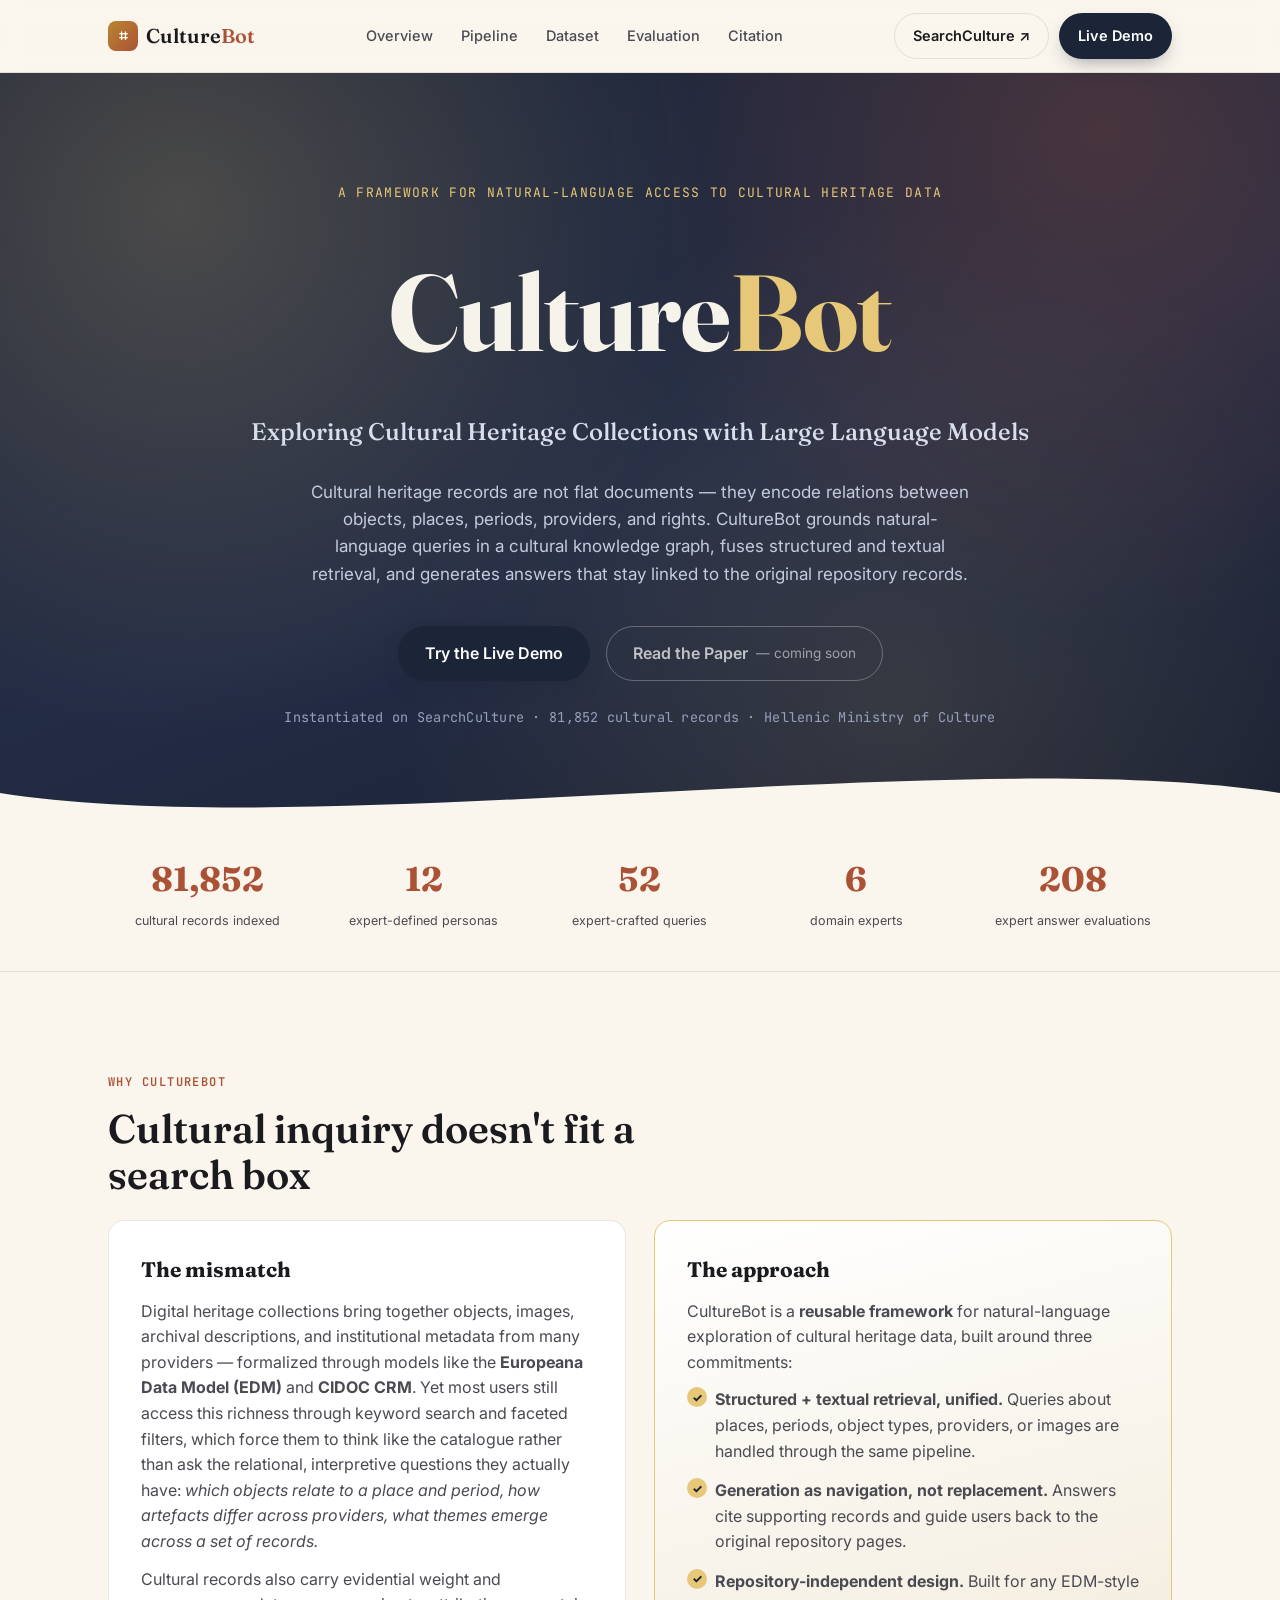
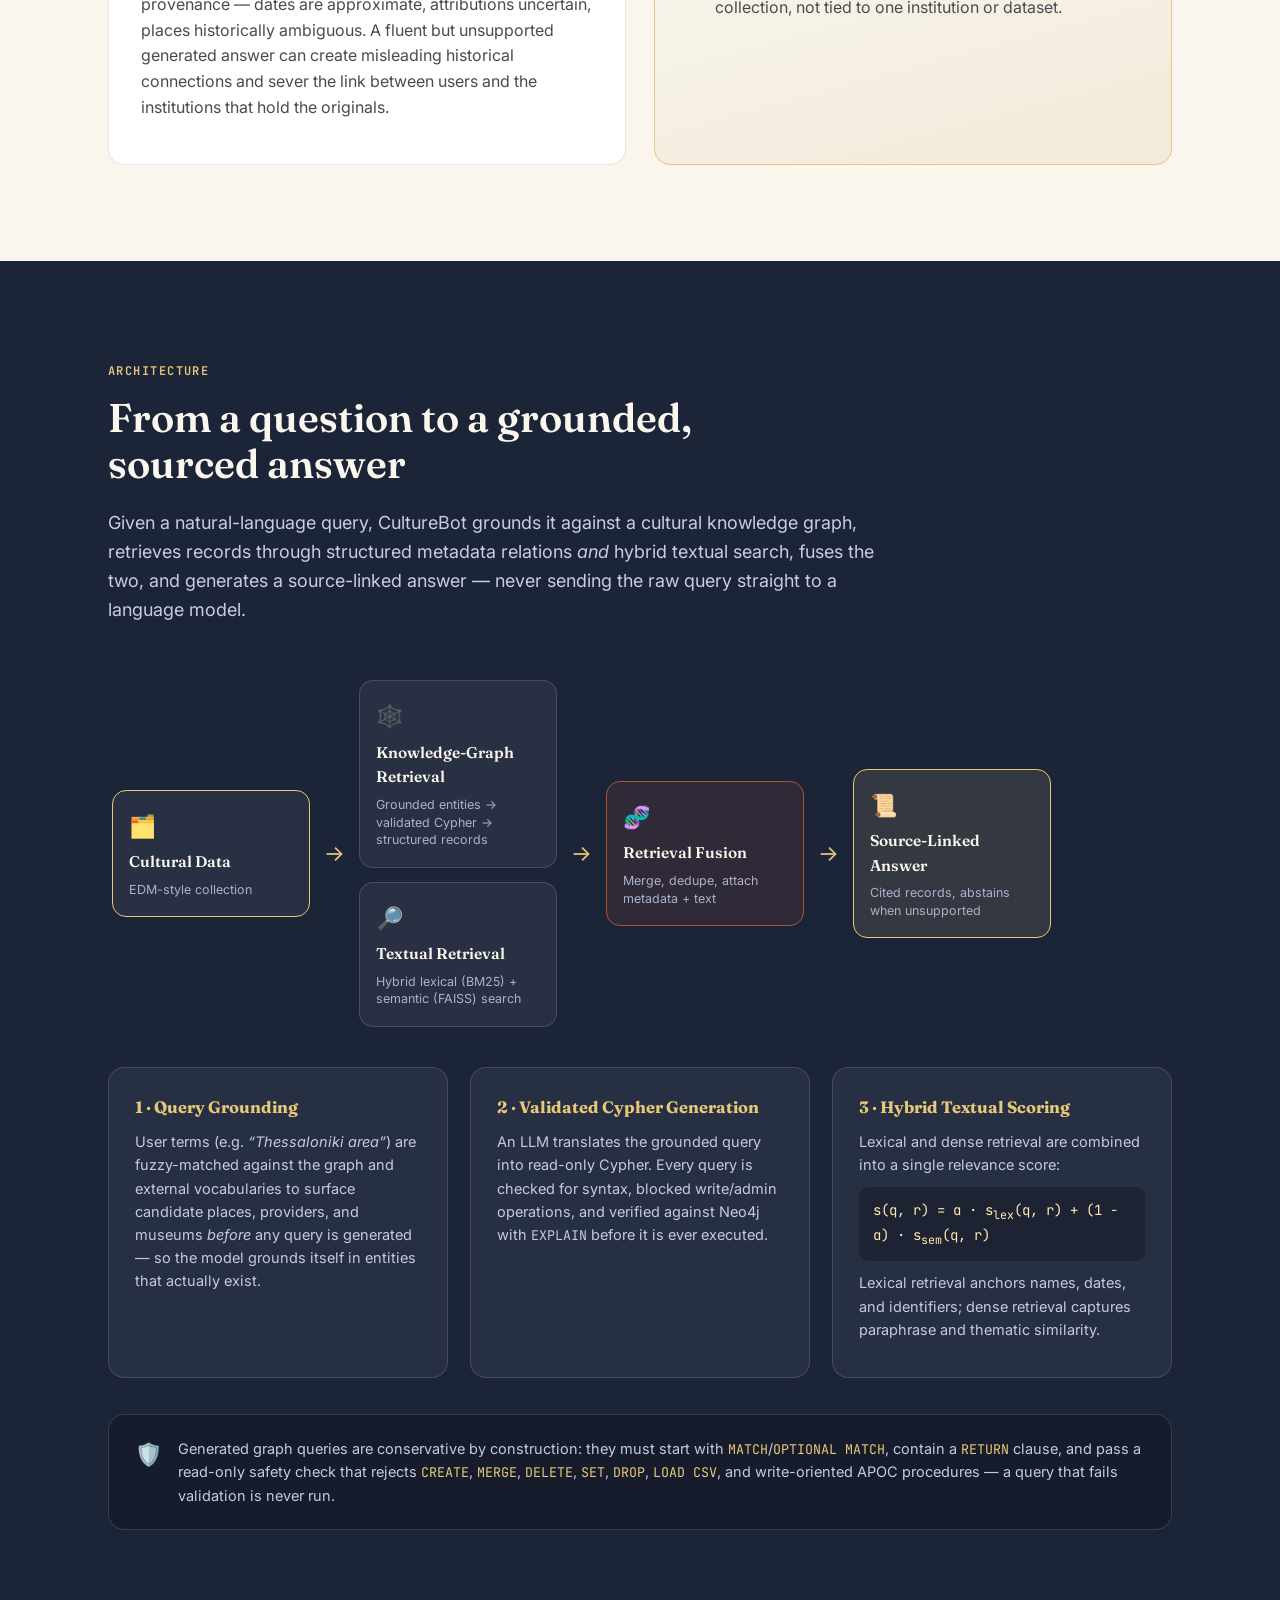
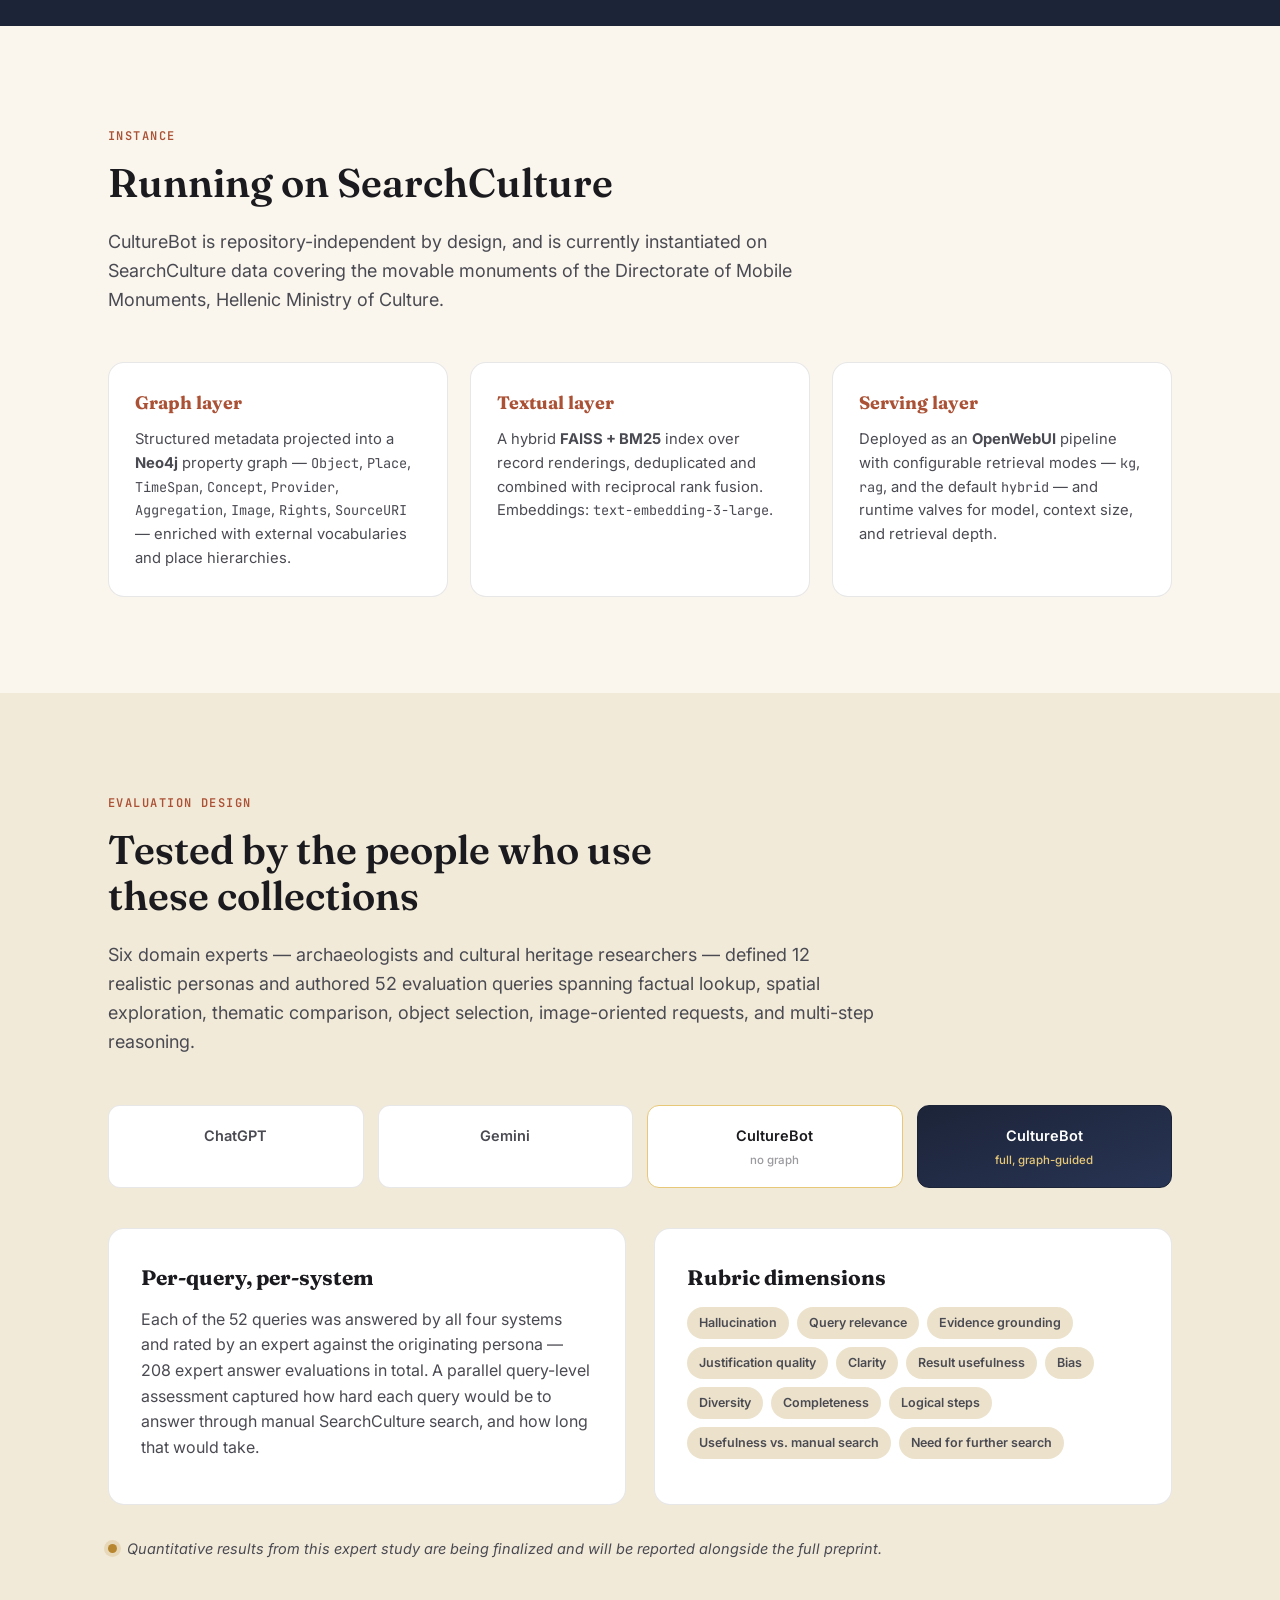
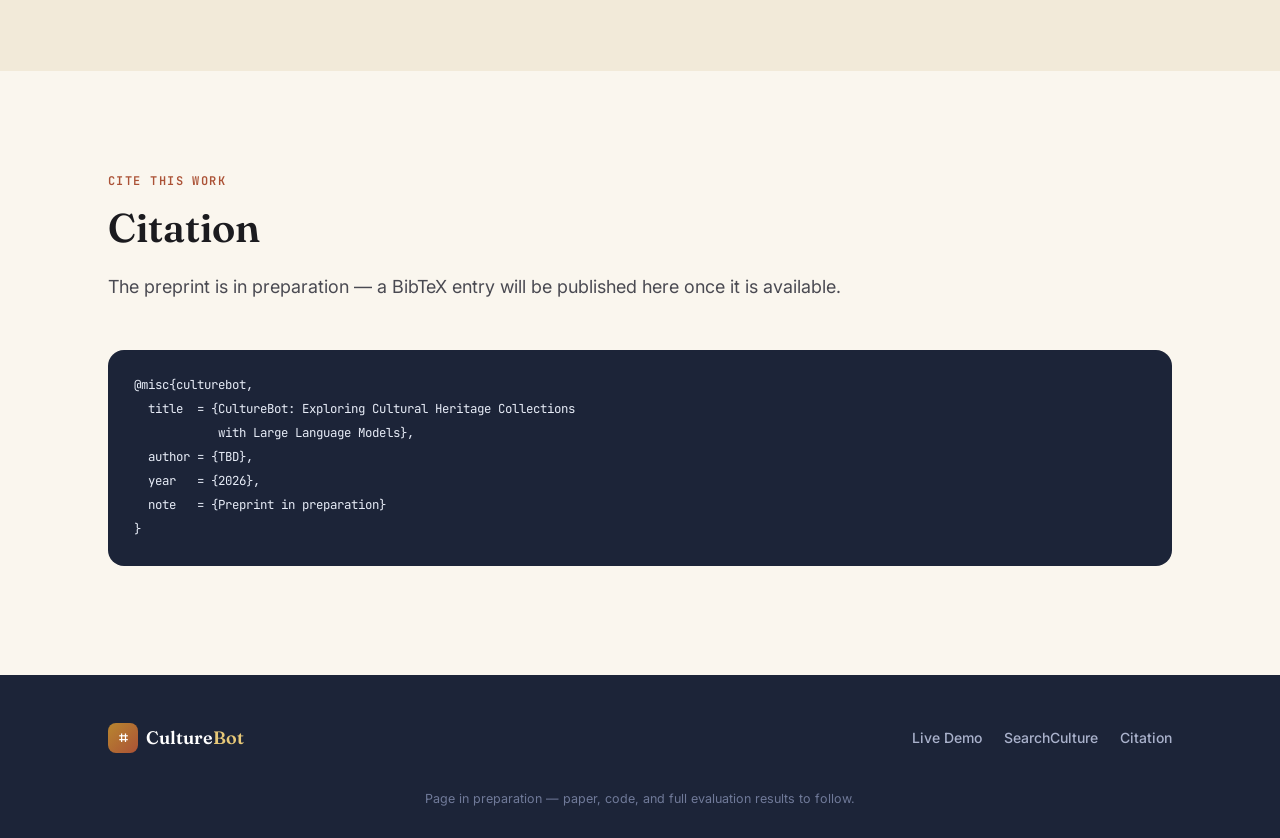
==== docs/index.html @ 2f937f34 "Upload the page" ====
<!DOCTYPE html>
<html lang="en">
<head>
<meta charset="UTF-8" />
<meta name="viewport" content="width=device-width, initial-scale=1.0" />
<title>CultureBot — Exploring Cultural Heritage Collections with Large Language Models</title>
<meta name="description" content="CultureBot is a reusable, knowledge-graph-guided framework for natural-language exploration of cultural heritage collections, combining structured retrieval, textual search, and source-linked generation." />
<link rel="icon" href="data:image/svg+xml,<svg xmlns=%22http://www.w3.org/2000/svg%22 viewBox=%220 0 100 100%22><text y=%22.9em%22 font-size=%2290%22>🏺</text></svg>">
<link rel="preconnect" href="https://fonts.googleapis.com">
<link rel="preconnect" href="https://fonts.gstatic.com" crossorigin>
<link href="https://fonts.googleapis.com/css2?family=Fraunces:opsz,wght@9..144,400;9..144,500;9..144,600;9..144,700&family=Inter:wght@400;500;600;700&family=JetBrains+Mono:wght@400;500&display=swap" rel="stylesheet">
<link rel="stylesheet" href="styles.css">
</head>
<body>

<!-- decorative meander backdrop -->
<svg class="meander-defs" width="0" height="0">
  <defs>
    <pattern id="meander" width="40" height="40" patternUnits="userSpaceOnUse">
      <path d="M0 20 H10 V0 H30 V20 H40 M10 20 V30 H30 V20" fill="none" stroke="currentColor" stroke-width="2"/>
    </pattern>
  </defs>
</svg>

<header class="nav" id="nav">
  <div class="nav-inner">
    <a class="brand" href="#top">
      <span class="brand-mark" aria-hidden="true">⌗</span>
      <span class="brand-name">Culture<em>Bot</em></span>
    </a>
    <nav class="nav-links">
      <a href="#overview">Overview</a>
      <a href="#pipeline">Pipeline</a>
      <a href="#dataset">Dataset</a>
      <a href="#evaluation">Evaluation</a>
      <a href="#citation">Citation</a>
    </nav>
    <div class="nav-cta">
      <a class="btn btn-ghost" href="https://searchculture.gr" target="_blank" rel="noopener">SearchCulture ↗</a>
      <a class="btn btn-primary" href="https://culturebot.ails.ece.ntua.gr" target="_blank" rel="noopener">Live Demo</a>
    </div>
    <button class="nav-toggle" id="navToggle" aria-label="Toggle navigation">
      <span></span><span></span><span></span>
    </button>
  </div>
</header>

<main id="top">

  <!-- HERO -->
  <section class="hero">
    <div class="hero-bg" aria-hidden="true"></div>
    <div class="hero-inner">
      <p class="eyebrow">A framework for natural-language access to cultural heritage data</p>
      <h1 class="title">Culture<em>Bot</em></h1>
      <p class="subtitle">Exploring Cultural Heritage Collections with Large Language Models</p>
      <p class="lede">
        Cultural heritage records are not flat documents — they encode relations between objects, places,
        periods, providers, and rights. CultureBot grounds natural-language queries in a cultural knowledge
        graph, fuses structured and textual retrieval, and generates answers that stay linked to the original
        repository records.
      </p>
      <div class="hero-actions">
        <a class="btn btn-primary btn-lg" href="https://culturebot.ails.ece.ntua.gr" target="_blank" rel="noopener">
          Try the Live Demo
        </a>
        <a class="btn btn-outline btn-lg disabled" href="#citation" aria-disabled="true" title="Preprint in preparation">
          Read the Paper <span class="soon">— coming soon</span>
        </a>
      </div>
      <p class="hero-note">Instantiated on SearchCulture · 81,852 cultural records · Hellenic Ministry of Culture</p>
    </div>
    <div class="hero-divider" aria-hidden="true">
      <svg viewBox="0 0 1440 60" preserveAspectRatio="none"><path d="M0,40 C360,90 1080,-10 1440,40 L1440,60 L0,60 Z"></path></svg>
    </div>
  </section>

  <!-- STATS STRIP -->
  <section class="stats">
    <div class="stats-inner">
      <div class="stat"><span class="stat-num">81,852</span><span class="stat-label">cultural records indexed</span></div>
      <div class="stat"><span class="stat-num">12</span><span class="stat-label">expert-defined personas</span></div>
      <div class="stat"><span class="stat-num">52</span><span class="stat-label">expert-crafted queries</span></div>
      <div class="stat"><span class="stat-num">6</span><span class="stat-label">domain experts</span></div>
      <div class="stat"><span class="stat-num">208</span><span class="stat-label">expert answer evaluations</span></div>
    </div>
  </section>

  <!-- OVERVIEW -->
  <section class="section" id="overview">
    <div class="section-inner">
      <span class="kicker">Why CultureBot</span>
      <h2 class="h2">Cultural inquiry doesn't fit a search box</h2>
      <div class="grid-2">
        <div class="panel">
          <h3>The mismatch</h3>
          <p>
            Digital heritage collections bring together objects, images, archival descriptions, and
            institutional metadata from many providers — formalized through models like the
            <strong>Europeana Data Model (EDM)</strong> and <strong>CIDOC&nbsp;CRM</strong>. Yet most users
            still access this richness through keyword search and faceted filters, which force them to think
            like the catalogue rather than ask the relational, interpretive questions they actually have:
            <em>which objects relate to a place and period, how artefacts differ across providers, what themes
            emerge across a set of records.</em>
          </p>
          <p>
            Cultural records also carry evidential weight and provenance — dates are approximate, attributions
            uncertain, places historically ambiguous. A fluent but unsupported generated answer can create
            misleading historical connections and sever the link between users and the institutions that hold
            the originals.
          </p>
        </div>
        <div class="panel panel-accent">
          <h3>The approach</h3>
          <p>
            CultureBot is a <strong>reusable framework</strong> for natural-language exploration of cultural
            heritage data, built around three commitments:
          </p>
          <ul class="check-list">
            <li><strong>Structured + textual retrieval, unified.</strong> Queries about places, periods, object
              types, providers, or images are handled through the same pipeline.</li>
            <li><strong>Generation as navigation, not replacement.</strong> Answers cite supporting records and
              guide users back to the original repository pages.</li>
            <li><strong>Repository-independent design.</strong> Built for any EDM-style collection, not tied to
              one institution or dataset.</li>
          </ul>
        </div>
      </div>
    </div>
  </section>

  <!-- PIPELINE -->
  <section class="section section-dark" id="pipeline">
    <div class="section-inner">
      <span class="kicker kicker-light">Architecture</span>
      <h2 class="h2 h2-light">From a question to a grounded, sourced answer</h2>
      <p class="section-lede">
        Given a natural-language query, CultureBot grounds it against a cultural knowledge graph, retrieves
        records through structured metadata relations <em>and</em> hybrid textual search, fuses the two, and
        generates a source-linked answer — never sending the raw query straight to a language model.
      </p>

      <div class="flow" role="img" aria-label="CultureBot pipeline diagram">
        <div class="flow-col">
          <div class="flow-node flow-node-data">
            <span class="flow-icon">🗂️</span>
            <span class="flow-title">Cultural Data</span>
            <span class="flow-sub">EDM-style collection</span>
          </div>
        </div>
        <div class="flow-arrow">→</div>
        <div class="flow-col flow-col-parallel">
          <div class="flow-node">
            <span class="flow-icon">🕸️</span>
            <span class="flow-title">Knowledge-Graph Retrieval</span>
            <span class="flow-sub">Grounded entities → validated Cypher → structured records</span>
          </div>
          <div class="flow-node">
            <span class="flow-icon">🔎</span>
            <span class="flow-title">Textual Retrieval</span>
            <span class="flow-sub">Hybrid lexical (BM25) + semantic (FAISS) search</span>
          </div>
        </div>
        <div class="flow-arrow">→</div>
        <div class="flow-col">
          <div class="flow-node flow-node-fusion">
            <span class="flow-icon">🧬</span>
            <span class="flow-title">Retrieval Fusion</span>
            <span class="flow-sub">Merge, dedupe, attach metadata + text</span>
          </div>
        </div>
        <div class="flow-arrow">→</div>
        <div class="flow-col">
          <div class="flow-node flow-node-answer">
            <span class="flow-icon">📜</span>
            <span class="flow-title">Source-Linked Answer</span>
            <span class="flow-sub">Cited records, abstains when unsupported</span>
          </div>
        </div>
      </div>

      <div class="grid-3 method-grid">
        <div class="method-card">
          <h4>1 · Query Grounding</h4>
          <p>User terms (e.g. <em>“Thessaloniki area”</em>) are fuzzy-matched against the graph and external
            vocabularies to surface candidate places, providers, and museums <em>before</em> any query is
            generated — so the model grounds itself in entities that actually exist.</p>
        </div>
        <div class="method-card">
          <h4>2 · Validated Cypher Generation</h4>
          <p>An LLM translates the grounded query into read-only Cypher. Every query is checked for syntax,
            blocked write/admin operations, and verified against Neo4j with <code>EXPLAIN</code> before it is
            ever executed.</p>
        </div>
        <div class="method-card">
          <h4>3 · Hybrid Textual Scoring</h4>
          <p>Lexical and dense retrieval are combined into a single relevance score:</p>
          <div class="formula">s(q, r) = α · s<sub>lex</sub>(q, r) + (1 − α) · s<sub>sem</sub>(q, r)</div>
          <p class="formula-note">Lexical retrieval anchors names, dates, and identifiers; dense retrieval
            captures paraphrase and thematic similarity.</p>
        </div>
      </div>

      <div class="safety-note">
        <span class="safety-icon">🛡️</span>
        <p>Generated graph queries are conservative by construction: they must start with
          <code>MATCH</code>/<code>OPTIONAL MATCH</code>, contain a <code>RETURN</code> clause, and pass a
          read-only safety check that rejects <code>CREATE</code>, <code>MERGE</code>, <code>DELETE</code>,
          <code>SET</code>, <code>DROP</code>, <code>LOAD CSV</code>, and write-oriented APOC procedures —
          a query that fails validation is never run.</p>
      </div>
    </div>
  </section>

  <!-- DATASET / IMPLEMENTATION -->
  <section class="section" id="dataset">
    <div class="section-inner">
      <span class="kicker">Instance</span>
      <h2 class="h2">Running on SearchCulture</h2>
      <p class="section-lede">
        CultureBot is repository-independent by design, and is currently instantiated on
        <a href="https://searchculture.gr" target="_blank" rel="noopener">SearchCulture</a> data covering the
        movable monuments of the Directorate of Mobile Monuments, Hellenic Ministry of Culture.
      </p>
      <div class="grid-3">
        <div class="card">
          <h4>Graph layer</h4>
          <p>Structured metadata projected into a <strong>Neo4j</strong> property graph — <code>Object</code>,
            <code>Place</code>, <code>TimeSpan</code>, <code>Concept</code>, <code>Provider</code>,
            <code>Aggregation</code>, <code>Image</code>, <code>Rights</code>, <code>SourceURI</code> — enriched
            with external vocabularies and place hierarchies.</p>
        </div>
        <div class="card">
          <h4>Textual layer</h4>
          <p>A hybrid <strong>FAISS + BM25</strong> index over record renderings, deduplicated and combined with
            reciprocal rank fusion. Embeddings: <code>text-embedding-3-large</code>.</p>
        </div>
        <div class="card">
          <h4>Serving layer</h4>
          <p>Deployed as an <strong>OpenWebUI</strong> pipeline with configurable retrieval modes —
            <code>kg</code>, <code>rag</code>, and the default <code>hybrid</code> — and runtime valves for
            model, context size, and retrieval depth.</p>
        </div>
      </div>
    </div>
  </section>

  <!-- EVALUATION -->
  <section class="section section-muted" id="evaluation">
    <div class="section-inner">
      <span class="kicker">Evaluation design</span>
      <h2 class="h2">Tested by the people who use these collections</h2>
      <p class="section-lede">
        Six domain experts — archaeologists and cultural heritage researchers — defined 12 realistic personas
        and authored 52 evaluation queries spanning factual lookup, spatial exploration, thematic comparison,
        object selection, image-oriented requests, and multi-step reasoning.
      </p>

      <div class="compare-row">
        <div class="compare-card">ChatGPT</div>
        <div class="compare-card">Gemini</div>
        <div class="compare-card compare-card-mid">CultureBot <span>no graph</span></div>
        <div class="compare-card compare-card-highlight">CultureBot <span>full, graph-guided</span></div>
      </div>

      <div class="grid-2 eval-grid">
        <div class="panel">
          <h3>Per-query, per-system</h3>
          <p>Each of the 52 queries was answered by all four systems and rated by an expert against the
            originating persona — 208 expert answer evaluations in total. A parallel query-level assessment
            captured how hard each query would be to answer through manual SearchCulture search, and how long
            that would take.</p>
        </div>
        <div class="panel">
          <h3>Rubric dimensions</h3>
          <div class="tag-cloud">
            <span>Hallucination</span><span>Query relevance</span><span>Evidence grounding</span>
            <span>Justification quality</span><span>Clarity</span><span>Result usefulness</span>
            <span>Bias</span><span>Diversity</span><span>Completeness</span><span>Logical steps</span>
            <span>Usefulness vs. manual search</span><span>Need for further search</span>
          </div>
        </div>
      </div>

      <p class="status-note">
        <span class="status-dot"></span>
        Quantitative results from this expert study are being finalized and will be reported alongside the
        full preprint.
      </p>
    </div>
  </section>

  <!-- CITATION -->
  <section class="section" id="citation">
    <div class="section-inner">
      <span class="kicker">Cite this work</span>
      <h2 class="h2">Citation</h2>
      <p class="section-lede">The preprint is in preparation — a BibTeX entry will be published here once it is available.</p>
      <pre class="bibtex"><code>@misc{culturebot,
  title  = {CultureBot: Exploring Cultural Heritage Collections
            with Large Language Models},
  author = {TBD},
  year   = {2026},
  note   = {Preprint in preparation}
}</code></pre>
    </div>
  </section>

</main>

<footer class="footer">
  <div class="footer-inner">
    <div class="footer-brand">
      <span class="brand-mark" aria-hidden="true">⌗</span>
      <span>Culture<em>Bot</em></span>
    </div>
    <div class="footer-links">
      <a href="https://culturebot.ails.ece.ntua.gr" target="_blank" rel="noopener">Live Demo</a>
      <a href="https://searchculture.gr" target="_blank" rel="noopener">SearchCulture</a>
      <a href="#citation">Citation</a>
    </div>
    <p class="footer-note">Page in preparation — paper, code, and full evaluation results to follow.</p>
  </div>
</footer>

<script src="script.js"></script>
</body>
</html>
---- docs/styles.css ----
/* ===== Design tokens ===== */
:root{
  --ink: #1b1b1f;
  --ink-soft: #4a4a52;
  --paper: #faf6ee;
  --paper-2: #f2ead9;
  --paper-3: #ece2cc;
  --navy: #1c2438;
  --navy-2: #283454;
  --gold: #b8862f;
  --gold-light: #e7c878;
  --terracotta: #ab5236;
  --line: rgba(27,27,31,0.1);
  --line-light: rgba(255,255,255,0.14);
  --shadow: 0 20px 50px -20px rgba(28,36,56,0.35);
  --radius: 16px;
  --serif: "Fraunces", "Iowan Old Style", "Palatino Linotype", serif;
  --sans: "Inter", -apple-system, BlinkMacSystemFont, "Segoe UI", sans-serif;
  --mono: "JetBrains Mono", ui-monospace, SFMono-Regular, monospace;
}

*{ box-sizing: border-box; }
html{ scroll-behavior: smooth; }
body{
  margin:0;
  font-family: var(--sans);
  color: var(--ink);
  background: var(--paper);
  -webkit-font-smoothing: antialiased;
  line-height: 1.6;
}
img{ max-width:100%; display:block; }
a{ color: inherit; text-decoration: none; }
code{ font-family: var(--mono); font-size: 0.92em; }
.meander-defs{ position:absolute; }

/* ===== Layout helpers ===== */
.section-inner, .nav-inner, .hero-inner, .footer-inner, .stats-inner{
  max-width: 1120px;
  margin: 0 auto;
  padding: 0 28px;
}
.section{ padding: 96px 0; }
.section-dark{ background: var(--navy); color: #eef1f8; }
.section-muted{ background: var(--paper-2); }
.kicker{
  display:inline-block;
  font-family: var(--mono);
  letter-spacing: .12em;
  text-transform: uppercase;
  font-size: 12px;
  font-weight: 600;
  color: var(--terracotta);
  margin-bottom: 14px;
}
.kicker-light{ color: var(--gold-light); }
.h2{
  font-family: var(--serif);
  font-weight: 600;
  font-size: clamp(28px, 4vw, 40px);
  line-height: 1.15;
  margin: 0 0 22px;
  max-width: 22ch;
}
.h2-light{ color: #fbf7ee; }
.section-lede{
  font-size: 18px;
  color: var(--ink-soft);
  max-width: 70ch;
  margin: 0 0 48px;
}
.section-dark .section-lede{ color: #c7cee0; }

/* ===== Nav ===== */
.nav{
  position: sticky;
  top: 0;
  z-index: 50;
  backdrop-filter: blur(10px);
  background: rgba(250,246,238,0.82);
  border-bottom: 1px solid var(--line);
}
.nav-inner{
  display:flex;
  align-items:center;
  justify-content: space-between;
  height: 72px;
  gap: 24px;
}
.brand{ display:flex; align-items:center; gap:8px; font-family: var(--serif); font-weight:600; font-size: 20px; }
.brand-mark{
  display:inline-flex; align-items:center; justify-content:center;
  width: 30px; height:30px; border-radius: 8px;
  background: linear-gradient(135deg, var(--gold), var(--terracotta));
  color: #fff; font-size: 15px; font-weight:700;
}
.brand-name em{ font-style: normal; color: var(--terracotta); }
.nav-links{ display:flex; gap: 28px; font-size: 14.5px; font-weight: 500; }
.nav-links a{ color: var(--ink-soft); transition: color .15s; }
.nav-links a:hover{ color: var(--terracotta); }
.nav-cta{ display:flex; gap: 10px; flex-shrink:0; }
.nav-toggle{ display:none; }

/* ===== Buttons ===== */
.btn{
  display:inline-flex; align-items:center; justify-content:center;
  gap: 8px;
  padding: 10px 18px;
  border-radius: 999px;
  font-weight: 600;
  font-size: 14.5px;
  border: 1px solid transparent;
  cursor: pointer;
  transition: transform .15s, box-shadow .15s, background .15s, color .15s;
  white-space: nowrap;
}
.btn-primary{ background: var(--navy); color: #fff; box-shadow: 0 8px 20px -8px rgba(28,36,56,0.5); }
.btn-primary:hover{ transform: translateY(-1px); box-shadow: 0 12px 24px -8px rgba(28,36,56,0.6); }
.btn-ghost{ background: transparent; color: var(--ink); border-color: var(--line); }
.btn-ghost:hover{ background: var(--paper-2); }
.btn-outline{ background: transparent; color: #fff; border-color: rgba(255,255,255,0.4); }
.btn-outline:hover{ background: rgba(255,255,255,0.08); }
.btn-lg{ padding: 14px 26px; font-size: 16px; }
.btn.disabled{ opacity: .7; cursor: default; }
.soon{ font-weight:400; opacity:.75; font-size: 0.85em; }

/* ===== Hero ===== */
.hero{
  position: relative;
  padding: 110px 0 70px;
  overflow: hidden;
  background: var(--navy);
  color: #f6f3ea;
}
.hero-bg{
  position:absolute; inset:0;
  background:
    radial-gradient(circle at 14% 18%, rgba(231,200,120,0.22), transparent 42%),
    radial-gradient(circle at 86% 8%, rgba(171,82,54,0.28), transparent 38%),
    radial-gradient(circle at 70% 85%, rgba(231,200,120,0.12), transparent 45%),
    linear-gradient(160deg, #1c2438 0%, #232c45 55%, #1a2032 100%);
}
.hero-inner{ position:relative; z-index:1; text-align:center; }
.eyebrow{
  font-family: var(--mono);
  font-size: 13px;
  letter-spacing: .1em;
  text-transform: uppercase;
  color: var(--gold-light);
  margin: 0 0 22px;
}
.title{
  font-family: var(--serif);
  font-size: clamp(56px, 11vw, 108px);
  font-weight: 700;
  margin: 0;
  letter-spacing: -0.01em;
}
.title em{ font-style: normal; color: var(--gold-light); }
.subtitle{
  font-family: var(--serif);
  font-size: clamp(18px, 2.4vw, 24px);
  font-weight: 500;
  color: #d9deec;
  margin: 14px 0 28px;
}
.lede{
  max-width: 660px;
  margin: 0 auto 38px;
  color: #c4cbdd;
  font-size: 17px;
}
.hero-actions{ display:flex; gap: 16px; justify-content:center; flex-wrap: wrap; margin-bottom: 26px; }
.hero-note{ font-size: 13.5px; color: #97a0bc; font-family: var(--mono); letter-spacing: .02em; }
.hero-divider{ position:absolute; bottom:-1px; left:0; width:100%; line-height:0; }
.hero-divider svg{ width:100%; height:60px; display:block; }
.hero-divider path{ fill: var(--paper); }

/* ===== Stats ===== */
.stats{ background: var(--paper); border-bottom: 1px solid var(--line); }
.stats-inner{
  display:grid;
  grid-template-columns: repeat(5, 1fr);
  gap: 18px;
  padding: 40px 28px;
}
.stat{ text-align:center; padding: 0 8px; }
.stat-num{
  display:block;
  font-family: var(--serif);
  font-weight: 700;
  font-size: clamp(26px, 3vw, 34px);
  color: var(--terracotta);
}
.stat-label{
  display:block;
  font-size: 12.5px;
  color: var(--ink-soft);
  margin-top: 4px;
}

/* ===== Panels / cards ===== */
.grid-2{ display:grid; grid-template-columns: 1fr 1fr; gap: 28px; }
.grid-3{ display:grid; grid-template-columns: repeat(3, 1fr); gap: 22px; }
.panel{
  background: #fff;
  border: 1px solid var(--line);
  border-radius: var(--radius);
  padding: 32px;
}
.panel h3{ font-family: var(--serif); font-size: 21px; margin: 0 0 12px; }
.panel p{ color: var(--ink-soft); margin: 0 0 12px; }
.panel-accent{ background: linear-gradient(165deg, #fff, var(--paper-2)); border-color: var(--gold-light); }
.check-list{ list-style:none; padding:0; margin:0; display:flex; flex-direction:column; gap:14px; }
.check-list li{ padding-left: 28px; position:relative; color: var(--ink-soft); }
.check-list li::before{
  content:"✓"; position:absolute; left:0; top:0;
  width: 20px; height:20px; border-radius:50%;
  background: var(--gold-light); color: var(--navy);
  font-size: 12px; font-weight:800; display:flex; align-items:center; justify-content:center;
}

.card{
  background:#fff; border:1px solid var(--line); border-radius: var(--radius);
  padding: 26px; transition: transform .15s, box-shadow .15s;
}
.card:hover{ transform: translateY(-3px); box-shadow: var(--shadow); }
.card h4{ font-family: var(--serif); font-size: 18px; margin: 0 0 10px; color: var(--terracotta); }
.card p{ color: var(--ink-soft); margin:0; font-size: 14.8px; }

/* ===== Pipeline flow ===== */
.flow{
  display:flex;
  align-items:center;
  gap: 14px;
  overflow-x: auto;
  padding: 8px 4px 28px;
  margin-bottom: 12px;
}
.flow-col{ display:flex; flex-direction:column; gap:14px; flex-shrink:0; }
.flow-col-parallel{ justify-content:center; }
.flow-arrow{ font-size: 22px; color: var(--gold-light); flex-shrink:0; }
.flow-node{
  width: 198px;
  background: rgba(255,255,255,0.06);
  border: 1px solid var(--line-light);
  border-radius: 14px;
  padding: 18px 16px;
  display:flex; flex-direction:column; gap:6px;
  backdrop-filter: blur(4px);
}
.flow-icon{ font-size: 22px; }
.flow-title{ font-family: var(--serif); font-weight:600; font-size: 15.5px; color: #fbf7ee; }
.flow-sub{ font-size: 12.5px; color: #aab2cc; line-height:1.4; }
.flow-node-data{ border-color: var(--gold-light); }
.flow-node-fusion{ border-color: var(--terracotta); background: rgba(171,82,54,0.14); }
.flow-node-answer{ border-color: var(--gold-light); background: rgba(231,200,120,0.12); }

.method-grid{ margin-top: 12px; }
.method-card{
  background: rgba(255,255,255,0.05);
  border: 1px solid var(--line-light);
  border-radius: var(--radius);
  padding: 26px;
}
.method-card h4{ font-family: var(--serif); font-size: 16.5px; margin: 0 0 10px; color: var(--gold-light); }
.method-card p{ color: #c4cbdd; font-size: 14.5px; margin: 0 0 10px; }
.formula{
  font-family: var(--mono);
  background: rgba(0,0,0,0.25);
  border-radius: 10px;
  padding: 12px 14px;
  font-size: 14px;
  color: #ffe8b0;
  margin: 6px 0 10px;
}
.formula-note{ font-size: 13px; color: #9aa3c0; }

.safety-note{
  display:flex; gap:16px; align-items:flex-start;
  margin-top: 36px;
  background: rgba(0,0,0,0.2);
  border: 1px solid var(--line-light);
  border-radius: var(--radius);
  padding: 22px 26px;
}
.safety-icon{ font-size: 22px; }
.safety-note p{ margin:0; color: #c4cbdd; font-size: 14.5px; }
.safety-note code{ color: var(--gold-light); }

/* ===== Evaluation ===== */
.compare-row{
  display:grid; grid-template-columns: repeat(4, 1fr); gap: 14px;
  margin-bottom: 40px;
}
.compare-card{
  text-align:center; padding: 18px 10px;
  border-radius: 12px;
  background: #fff;
  border: 1px solid var(--line);
  font-weight:600; font-size: 14.5px;
  color: var(--ink-soft);
}
.compare-card span{ display:block; font-size: 11.5px; font-weight:500; color: #9a9a9f; margin-top:4px; }
.compare-card-mid{ border-color: var(--gold-light); color: var(--ink); }
.compare-card-highlight{
  background: linear-gradient(160deg, var(--navy), var(--navy-2));
  color: #fff; border-color: var(--navy);
}
.compare-card-highlight span{ color: var(--gold-light); }

.eval-grid{ margin-bottom: 32px; }
.tag-cloud{ display:flex; flex-wrap:wrap; gap:8px; }
.tag-cloud span{
  font-size: 12.5px; font-weight:600;
  padding: 6px 12px; border-radius: 999px;
  background: var(--paper-3); color: var(--ink-soft);
}
.status-note{
  display:flex; align-items:center; gap:10px;
  font-size: 14.5px; color: var(--ink-soft);
  font-style: italic;
}
.status-dot{
  width:9px; height:9px; border-radius:50%;
  background: var(--gold); flex-shrink:0;
  box-shadow: 0 0 0 4px rgba(184,134,47,0.18);
}

/* ===== Citation ===== */
.bibtex{
  background: var(--navy);
  color: #e7ecf7;
  border-radius: var(--radius);
  padding: 24px 26px;
  overflow-x:auto;
  font-size: 13.5px;
  line-height: 1.7;
}

/* ===== Footer ===== */
.footer{ background: var(--navy); color: #aab2cc; padding: 48px 0 36px; }
.footer-inner{
  display:flex; flex-wrap:wrap; align-items:center; justify-content:space-between;
  gap: 18px;
}
.footer-brand{ display:flex; align-items:center; gap:8px; font-family: var(--serif); font-weight:600; color:#fff; font-size:18px; }
.footer-brand em{ font-style:normal; color: var(--gold-light); }
.footer-links{ display:flex; gap: 22px; font-size: 14px; font-weight:500; }
.footer-links a:hover{ color: #fff; }
.footer-note{ width:100%; font-size: 12.5px; color: #707a99; margin: 18px 0 0; text-align:center; }

/* ===== Responsive ===== */
@media (max-width: 900px){
  .grid-2, .grid-3{ grid-template-columns: 1fr; }
  .stats-inner{ grid-template-columns: repeat(2, 1fr); }
  .compare-row{ grid-template-columns: repeat(2, 1fr); }
}
@media (max-width: 760px){
  .nav-links, .nav-cta{ display:none; }
  .nav-toggle{
    display:flex; flex-direction:column; gap:5px; background:none; border:none; cursor:pointer; padding:8px;
  }
  .nav-toggle span{ width: 22px; height:2px; background: var(--ink); border-radius:2px; }
  .nav.open .nav-links{
    display:flex; flex-direction:column; position:absolute; top:72px; left:0; right:0;
    background: var(--paper); padding: 18px 28px; border-bottom:1px solid var(--line); gap:16px;
  }
  .nav.open .nav-cta{
    display:flex; flex-direction:column; position:absolute; top: 232px; left:0; right:0;
    background: var(--paper); padding: 0 28px 20px;
  }
  .flow{ flex-direction:column; align-items:stretch; }
  .flow-arrow{ transform: rotate(90deg); align-self:center; }
  .flow-node{ width:100%; }
}
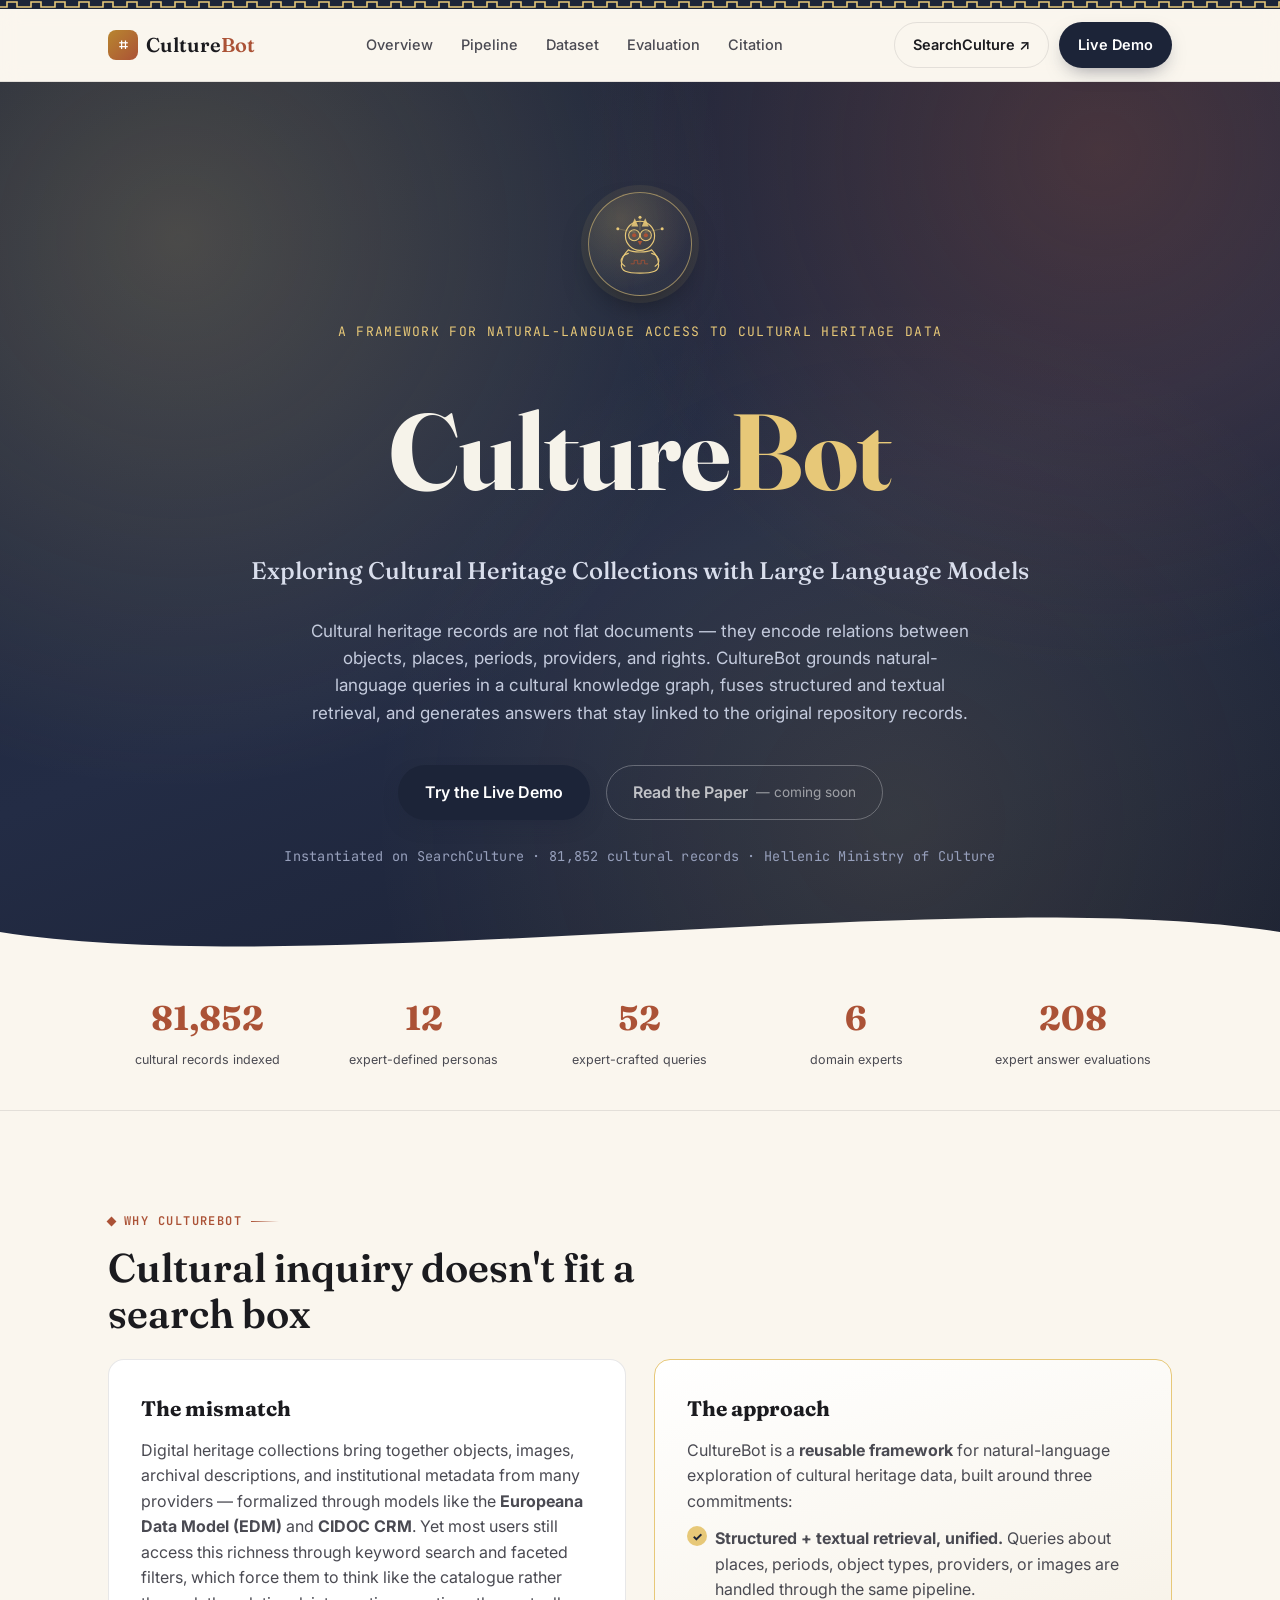
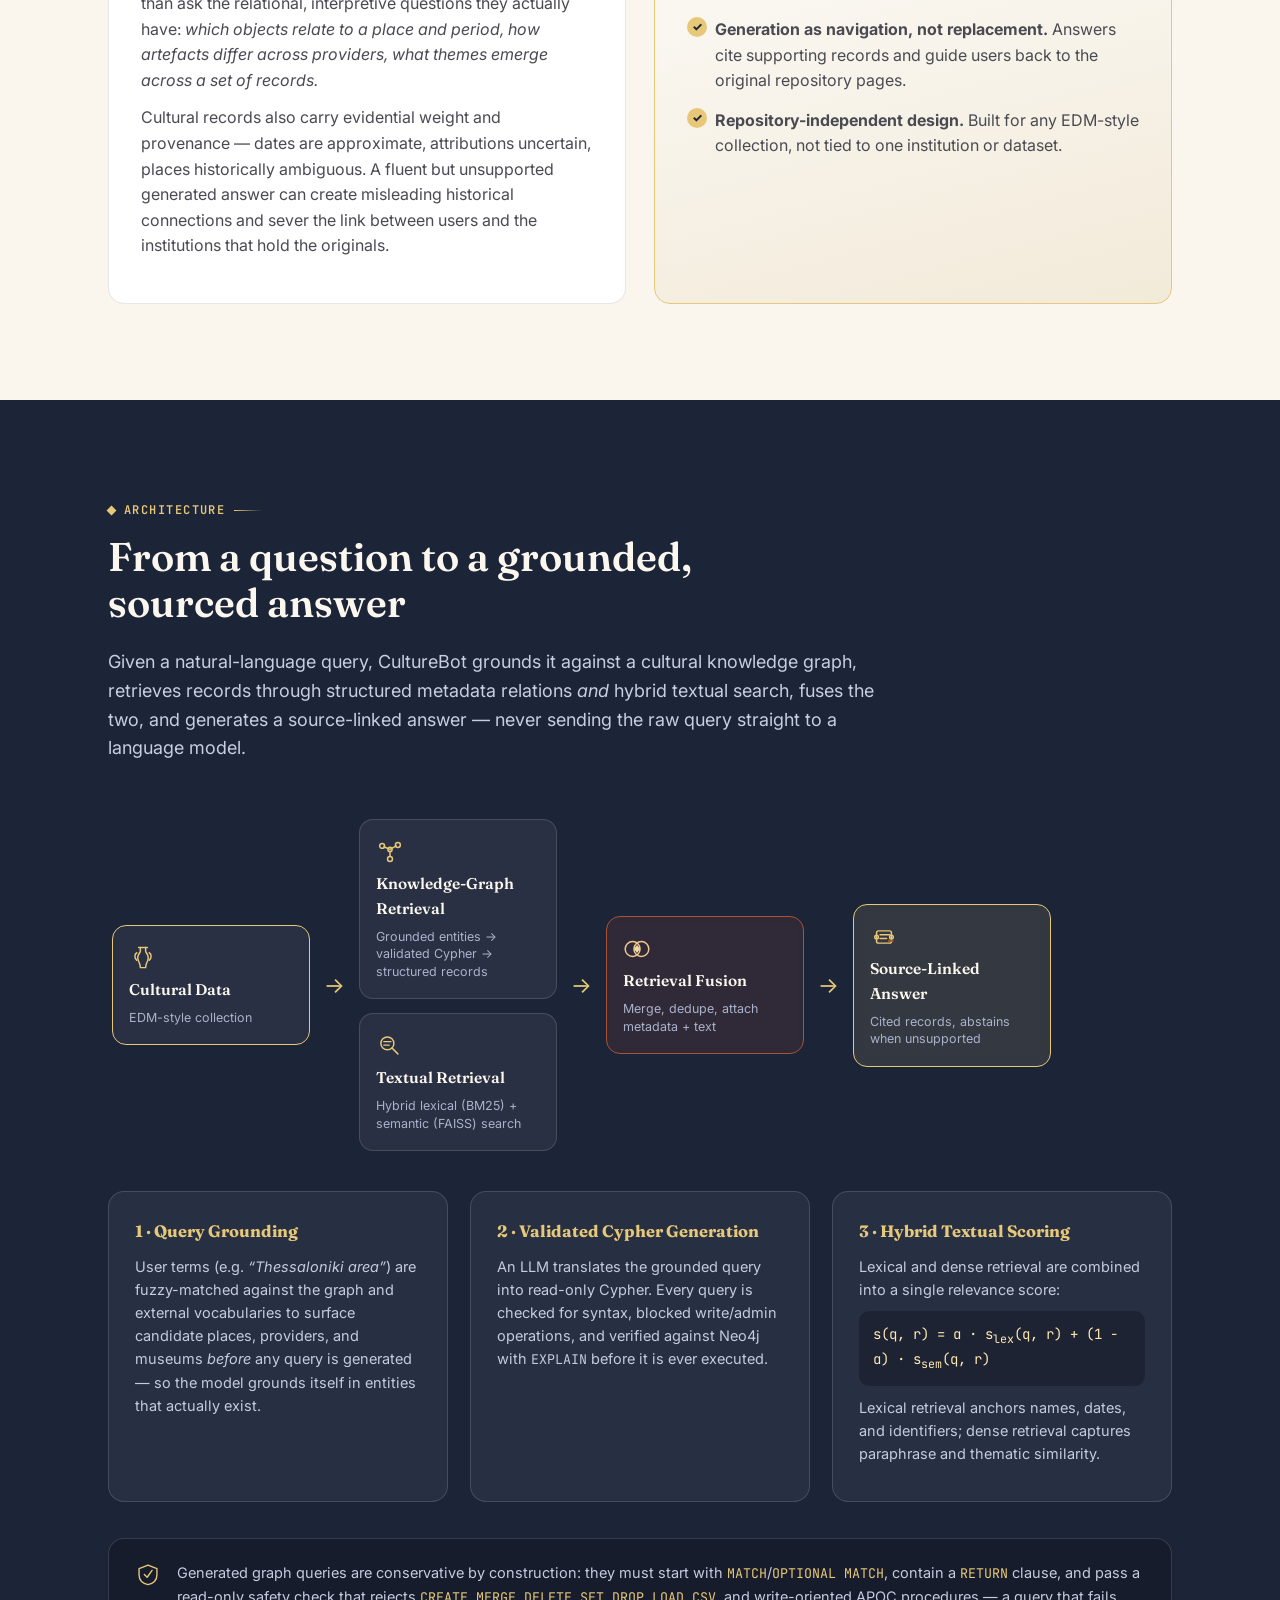
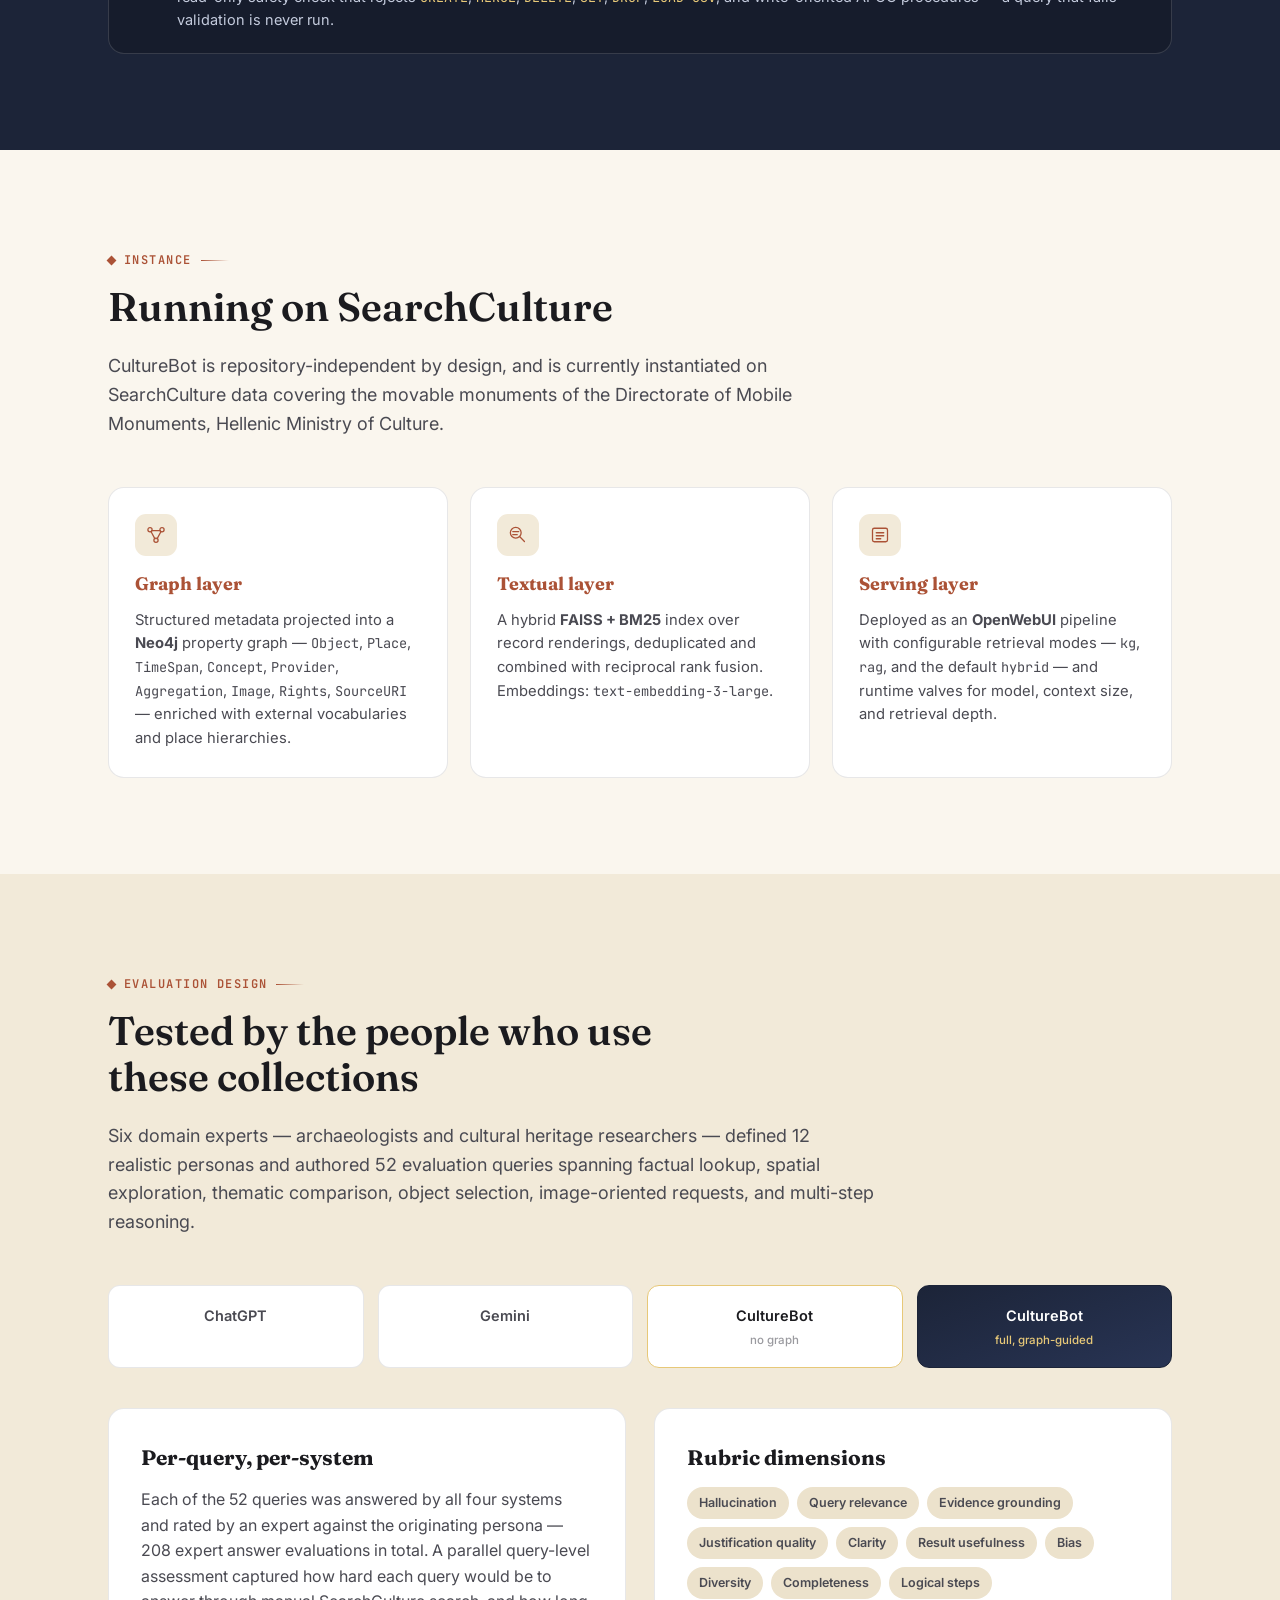
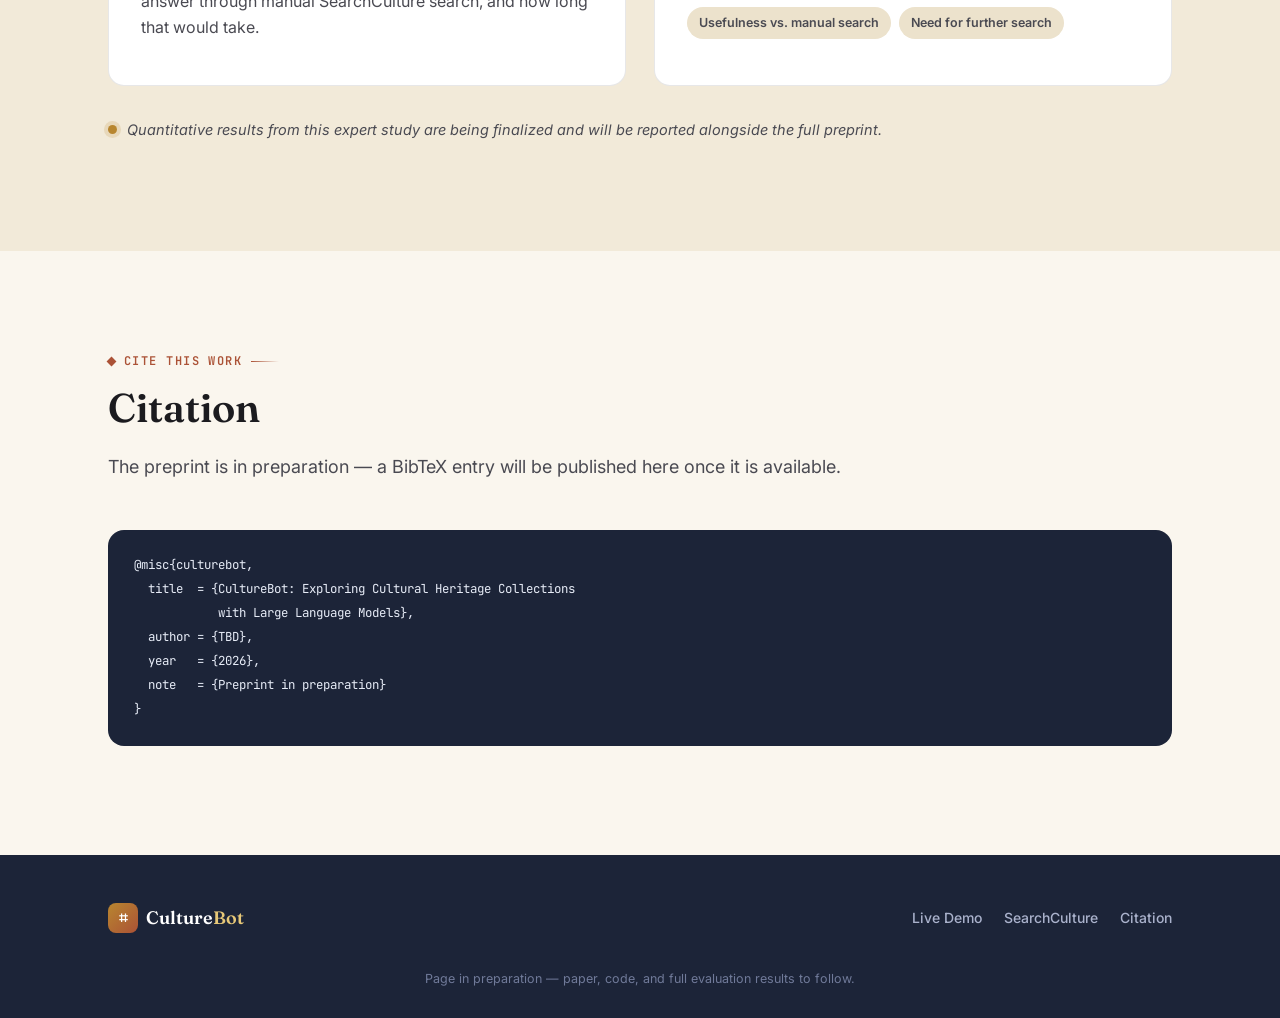
==== commit a23d5e76: "Add custom line-art emblem and icons, decorative meander border Replaces emoji with a hand-drawn Cul" ====
--- a/docs/index.html
+++ b/docs/index.html
@@ -5,7 +5,7 @@
 <meta name="viewport" content="width=device-width, initial-scale=1.0" />
 <title>CultureBot — Exploring Cultural Heritage Collections with Large Language Models</title>
 <meta name="description" content="CultureBot is a reusable, knowledge-graph-guided framework for natural-language exploration of cultural heritage collections, combining structured retrieval, textual search, and source-linked generation." />
-<link rel="icon" href="data:image/svg+xml,<svg xmlns=%22http://www.w3.org/2000/svg%22 viewBox=%220 0 100 100%22><text y=%22.9em%22 font-size=%2290%22>🏺</text></svg>">
+<link rel="icon" href="data:image/svg+xml,%3Csvg xmlns='http://www.w3.org/2000/svg' viewBox='0 0 64 64'%3E%3Crect width='64' height='64' rx='14' fill='%231c2438'/%3E%3Ccircle cx='32' cy='27' r='14' fill='none' stroke='%23e7c878' stroke-width='2.4'/%3E%3Ccircle cx='27' cy='26' r='4.6' fill='%23e7c878'/%3E%3Ccircle cx='37' cy='26' r='4.6' fill='%23e7c878'/%3E%3Cpath d='M22 41c0 9 4 11 10 11s10-2 10-11' fill='none' stroke='%23e7c878' stroke-width='2.4' stroke-linecap='round'/%3E%3C/svg%3E">
 <link rel="preconnect" href="https://fonts.googleapis.com">
 <link rel="preconnect" href="https://fonts.gstatic.com" crossorigin>
 <link href="https://fonts.googleapis.com/css2?family=Fraunces:opsz,wght@9..144,400;9..144,500;9..144,600;9..144,700&family=Inter:wght@400;500;600;700&family=JetBrains+Mono:wght@400;500&display=swap" rel="stylesheet">
@@ -13,14 +13,7 @@
 </head>
 <body>
 
-<!-- decorative meander backdrop -->
-<svg class="meander-defs" width="0" height="0">
-  <defs>
-    <pattern id="meander" width="40" height="40" patternUnits="userSpaceOnUse">
-      <path d="M0 20 H10 V0 H30 V20 H40 M10 20 V30 H30 V20" fill="none" stroke="currentColor" stroke-width="2"/>
-    </pattern>
-  </defs>
-</svg>
+<div class="meander-strip" aria-hidden="true"></div>
 
 <header class="nav" id="nav">
   <div class="nav-inner">
@@ -51,6 +44,31 @@
   <section class="hero">
     <div class="hero-bg" aria-hidden="true"></div>
     <div class="hero-inner">
+      <div class="emblem" aria-hidden="true">
+        <svg class="emblem-art" viewBox="0 0 120 120">
+          <circle class="emblem-node" cx="22" cy="34" r="2.6"/>
+          <circle class="emblem-node" cx="98" cy="34" r="2.6"/>
+          <circle class="emblem-node" cx="60" cy="14" r="2.6"/>
+          <path class="emblem-line" d="M22 34 L52 40 M98 34 L68 40 M60 14 L60 36"/>
+          <path class="emblem-tuft" d="M45 30 L51 16 L57 30 Z"/>
+          <path class="emblem-tuft" d="M63 30 L69 16 L75 30 Z"/>
+          <circle class="emblem-head" cx="60" cy="46" r="25"/>
+          <circle class="emblem-eye" cx="50" cy="45" r="9.5"/>
+          <circle class="emblem-eye" cx="70" cy="45" r="9.5"/>
+          <circle class="emblem-pupil" cx="50" cy="45" r="3.6"/>
+          <circle class="emblem-pupil" cx="70" cy="45" r="3.6"/>
+          <path class="emblem-beak" d="M56 55 L64 55 L60 62 Z"/>
+          <path class="emblem-body" d="M40 70
+            C32 78 28 86 28 96
+            C28 106 36 110 60 110
+            C84 110 92 106 92 96
+            C92 86 88 78 80 70
+            C73 75 47 75 40 70 Z"/>
+          <path class="emblem-handle" d="M40 76 C26 80 24 92 34 98"/>
+          <path class="emblem-handle" d="M80 76 C94 80 96 92 86 98"/>
+          <path class="emblem-key" d="M44 94 h6 v-6 h6 v6 h6 v-6 h6 v6 h6"/>
+        </svg>
+      </div>
       <p class="eyebrow">A framework for natural-language access to cultural heritage data</p>
       <h1 class="title">Culture<em>Bot</em></h1>
       <p class="subtitle">Exploring Cultural Heritage Collections with Large Language Models</p>
@@ -143,7 +161,9 @@
       <div class="flow" role="img" aria-label="CultureBot pipeline diagram">
         <div class="flow-col">
           <div class="flow-node flow-node-data">
-            <span class="flow-icon">🗂️</span>
+            <span class="flow-icon">
+              <svg viewBox="0 0 32 32"><path d="M11 4h10M13 4v4c0 2.2-3 3.4-3 7.4 0 5 3 6 3 11.6h6c0-5.6 3-6.6 3-11.6 0-4-3-5.2-3-7.4V4"/><path d="M9 10c-3 1.2-3 6.6 0 8.6"/><path d="M23 10c3 1.2 3 6.6 0 8.6"/></svg>
+            </span>
             <span class="flow-title">Cultural Data</span>
             <span class="flow-sub">EDM-style collection</span>
           </div>
@@ -151,12 +171,16 @@
         <div class="flow-arrow">→</div>
         <div class="flow-col flow-col-parallel">
           <div class="flow-node">
-            <span class="flow-icon">🕸️</span>
+            <span class="flow-icon">
+              <svg viewBox="0 0 32 32"><circle cx="7" cy="9" r="2.8"/><circle cx="25" cy="8" r="2.8"/><circle cx="16" cy="24" r="2.8"/><circle cx="16" cy="13" r="2.4"/><path d="M9 10 16 13M23 9 16 13M16 15.4V21.2"/></svg>
+            </span>
             <span class="flow-title">Knowledge-Graph Retrieval</span>
             <span class="flow-sub">Grounded entities → validated Cypher → structured records</span>
           </div>
           <div class="flow-node">
-            <span class="flow-icon">🔎</span>
+            <span class="flow-icon">
+              <svg viewBox="0 0 32 32"><circle cx="13" cy="13" r="7.4"/><path d="M9 11h8M9 15h6"/><path d="M18.3 18.3 25 25"/></svg>
+            </span>
             <span class="flow-title">Textual Retrieval</span>
             <span class="flow-sub">Hybrid lexical (BM25) + semantic (FAISS) search</span>
           </div>
@@ -164,7 +188,9 @@
         <div class="flow-arrow">→</div>
         <div class="flow-col">
           <div class="flow-node flow-node-fusion">
-            <span class="flow-icon">🧬</span>
+            <span class="flow-icon">
+              <svg viewBox="0 0 32 32"><circle cx="11" cy="16" r="8.5"/><circle cx="21" cy="16" r="8.5"/><path class="flow-icon-fill" d="M16 11.5 19.4 16 16 20.5 12.6 16Z"/></svg>
+            </span>
             <span class="flow-title">Retrieval Fusion</span>
             <span class="flow-sub">Merge, dedupe, attach metadata + text</span>
           </div>
@@ -172,7 +198,9 @@
         <div class="flow-arrow">→</div>
         <div class="flow-col">
           <div class="flow-node flow-node-answer">
-            <span class="flow-icon">📜</span>
+            <span class="flow-icon">
+              <svg viewBox="0 0 32 32"><rect x="7.5" y="9" width="17" height="14" rx="2.2"/><circle cx="7.5" cy="16" r="2.1"/><circle cx="24.5" cy="16" r="2.1"/><path d="M11.5 13.4h11M11.5 17.6h7.5"/><circle class="flow-icon-fill" cx="22" cy="20.4" r="1.6"/><circle class="flow-icon-fill" cx="25.4" cy="20.4" r="1.6"/></svg>
+            </span>
             <span class="flow-title">Source-Linked Answer</span>
             <span class="flow-sub">Cited records, abstains when unsupported</span>
           </div>
@@ -202,7 +230,9 @@
       </div>
 
       <div class="safety-note">
-        <span class="safety-icon">🛡️</span>
+        <span class="safety-icon">
+          <svg viewBox="0 0 32 32"><path d="M16 5 27 9.5v7.3C27 23.6 22 27.6 16 29 10 27.6 5 23.6 5 16.8V9.5Z"/><path d="M11.5 16.5 15 20l6-8.4"/></svg>
+        </span>
         <p>Generated graph queries are conservative by construction: they must start with
           <code>MATCH</code>/<code>OPTIONAL MATCH</code>, contain a <code>RETURN</code> clause, and pass a
           read-only safety check that rejects <code>CREATE</code>, <code>MERGE</code>, <code>DELETE</code>,
@@ -224,6 +254,9 @@
       </p>
       <div class="grid-3">
         <div class="card">
+          <span class="card-icon">
+            <svg viewBox="0 0 32 32"><circle cx="8" cy="9" r="2.8"/><circle cx="24" cy="9" r="2.8"/><circle cx="16" cy="23" r="2.8"/><path d="M10.4 10.2 21.6 10.2M9.3 11.4 14.6 21.2M22.7 11.4 17.4 21.2"/></svg>
+          </span>
           <h4>Graph layer</h4>
           <p>Structured metadata projected into a <strong>Neo4j</strong> property graph — <code>Object</code>,
             <code>Place</code>, <code>TimeSpan</code>, <code>Concept</code>, <code>Provider</code>,
@@ -231,11 +264,17 @@
             with external vocabularies and place hierarchies.</p>
         </div>
         <div class="card">
+          <span class="card-icon">
+            <svg viewBox="0 0 32 32"><circle cx="13" cy="13" r="7.2"/><path d="M9 11.4h8M9 15.6h6"/><path d="M18.1 18.1 24.6 24.6"/></svg>
+          </span>
           <h4>Textual layer</h4>
           <p>A hybrid <strong>FAISS + BM25</strong> index over record renderings, deduplicated and combined with
             reciprocal rank fusion. Embeddings: <code>text-embedding-3-large</code>.</p>
         </div>
         <div class="card">
+          <span class="card-icon">
+            <svg viewBox="0 0 32 32"><rect x="6" y="7" width="20" height="18" rx="2.4"/><path d="M11 13h10M11 17h10M11 21h6"/></svg>
+          </span>
           <h4>Serving layer</h4>
           <p>Deployed as an <strong>OpenWebUI</strong> pipeline with configurable retrieval modes —
             <code>kg</code>, <code>rag</code>, and the default <code>hybrid</code> — and runtime valves for
--- a/docs/styles.css
+++ b/docs/styles.css
@@ -32,7 +32,13 @@
 img{ max-width:100%; display:block; }
 a{ color: inherit; text-decoration: none; }
 code{ font-family: var(--mono); font-size: 0.92em; }
-.meander-defs{ position:absolute; }
+.meander-strip{
+  height: 9px;
+  background-color: var(--navy);
+  background-image: url("data:image/svg+xml;utf8,<svg xmlns='http://www.w3.org/2000/svg' width='24' height='9'><path d='M0 7 H7 V2 H17 V7 H24' fill='none' stroke='%23e7c878' stroke-width='1.6'/></svg>");
+  background-repeat: repeat-x;
+  background-size: 24px 9px;
+}
 
 /* ===== Layout helpers ===== */
 .section-inner, .nav-inner, .hero-inner, .footer-inner, .stats-inner{
@@ -44,7 +50,9 @@
 .section-dark{ background: var(--navy); color: #eef1f8; }
 .section-muted{ background: var(--paper-2); }
 .kicker{
-  display:inline-block;
+  display:inline-flex;
+  align-items:center;
+  gap: 9px;
   font-family: var(--mono);
   letter-spacing: .12em;
   text-transform: uppercase;
@@ -53,7 +61,21 @@
   color: var(--terracotta);
   margin-bottom: 14px;
 }
+.kicker::before{
+  content:"";
+  width: 7px; height:7px;
+  background: var(--terracotta);
+  transform: rotate(45deg);
+  flex-shrink:0;
+}
+.kicker::after{
+  content:"";
+  width: 28px; height:1px;
+  background: linear-gradient(90deg, var(--terracotta), transparent);
+}
 .kicker-light{ color: var(--gold-light); }
+.kicker-light::before{ background: var(--gold-light); }
+.kicker-light::after{ background: linear-gradient(90deg, var(--gold-light), transparent); }
 .h2{
   font-family: var(--serif);
   font-weight: 600;
@@ -141,6 +163,30 @@
     linear-gradient(160deg, #1c2438 0%, #232c45 55%, #1a2032 100%);
 }
 .hero-inner{ position:relative; z-index:1; text-align:center; }
+
+.emblem{
+  width: 104px; height: 104px;
+  margin: 0 auto 26px;
+  border-radius: 50%;
+  display:flex; align-items:center; justify-content:center;
+  background: radial-gradient(circle at 32% 26%, rgba(231,200,120,0.22), rgba(255,255,255,0.02) 70%);
+  border: 1.5px solid rgba(231,200,120,0.55);
+  box-shadow: 0 0 0 7px rgba(231,200,120,0.08), 0 16px 34px -12px rgba(0,0,0,0.55);
+  animation: emblem-rise .8s ease-out;
+}
+.emblem-art{ width: 70px; height: 70px; }
+.emblem-art .emblem-node{ fill: var(--gold-light); }
+.emblem-art .emblem-line{ stroke: rgba(231,200,120,0.45); stroke-width: 1; fill:none; }
+.emblem-art .emblem-tuft{ fill: var(--gold-light); opacity: .9; }
+.emblem-art .emblem-head{ fill: none; stroke: var(--gold-light); stroke-width: 2; }
+.emblem-art .emblem-eye{ fill: rgba(231,200,120,0.12); stroke: var(--gold-light); stroke-width: 1.8; }
+.emblem-art .emblem-pupil{ fill: var(--terracotta); }
+.emblem-art .emblem-beak{ fill: var(--terracotta); }
+.emblem-art .emblem-body{ fill: rgba(231,200,120,0.08); stroke: var(--gold-light); stroke-width: 2; stroke-linejoin: round; }
+.emblem-art .emblem-handle{ fill:none; stroke: var(--gold-light); stroke-width: 2; stroke-linecap: round; }
+.emblem-art .emblem-key{ fill:none; stroke: var(--terracotta); stroke-width: 1.6; opacity: .85; }
+@keyframes emblem-rise{ from{ opacity:0; transform: translateY(10px) scale(.92); } to{ opacity:1; transform:none; } }
+
 .eyebrow{
   font-family: var(--mono);
   font-size: 13px;
@@ -225,6 +271,21 @@
   padding: 26px; transition: transform .15s, box-shadow .15s;
 }
 .card:hover{ transform: translateY(-3px); box-shadow: var(--shadow); }
+.card-icon{
+  display:inline-flex; align-items:center; justify-content:center;
+  width: 42px; height: 42px;
+  margin-bottom: 14px;
+  border-radius: 11px;
+  background: var(--paper-2);
+}
+.card-icon svg{
+  width: 24px; height: 24px;
+  stroke: var(--terracotta);
+  stroke-width: 1.7;
+  stroke-linecap: round;
+  stroke-linejoin: round;
+  fill: none;
+}
 .card h4{ font-family: var(--serif); font-size: 18px; margin: 0 0 10px; color: var(--terracotta); }
 .card p{ color: var(--ink-soft); margin:0; font-size: 14.8px; }
 
@@ -249,7 +310,18 @@
   display:flex; flex-direction:column; gap:6px;
   backdrop-filter: blur(4px);
 }
-.flow-icon{ font-size: 22px; }
+.flow-icon{ display:flex; }
+.flow-icon svg{
+  width: 28px; height: 28px;
+  stroke: var(--gold-light);
+  stroke-width: 1.7;
+  stroke-linecap: round;
+  stroke-linejoin: round;
+  fill: none;
+}
+.flow-icon .flow-icon-fill{ fill: var(--terracotta); stroke: none; }
+.flow-node-fusion .flow-icon svg{ stroke: #f0c98e; }
+.flow-node-fusion .flow-icon .flow-icon-fill{ fill: #f0d9a8; }
 .flow-title{ font-family: var(--serif); font-weight:600; font-size: 15.5px; color: #fbf7ee; }
 .flow-sub{ font-size: 12.5px; color: #aab2cc; line-height:1.4; }
 .flow-node-data{ border-color: var(--gold-light); }
@@ -284,7 +356,15 @@
   border-radius: var(--radius);
   padding: 22px 26px;
 }
-.safety-icon{ font-size: 22px; }
+.safety-icon{ flex-shrink:0; }
+.safety-icon svg{
+  width: 26px; height: 26px;
+  stroke: var(--gold-light);
+  stroke-width: 1.7;
+  stroke-linecap: round;
+  stroke-linejoin: round;
+  fill: none;
+}
 .safety-note p{ margin:0; color: #c4cbdd; font-size: 14.5px; }
 .safety-note code{ color: var(--gold-light); }
 
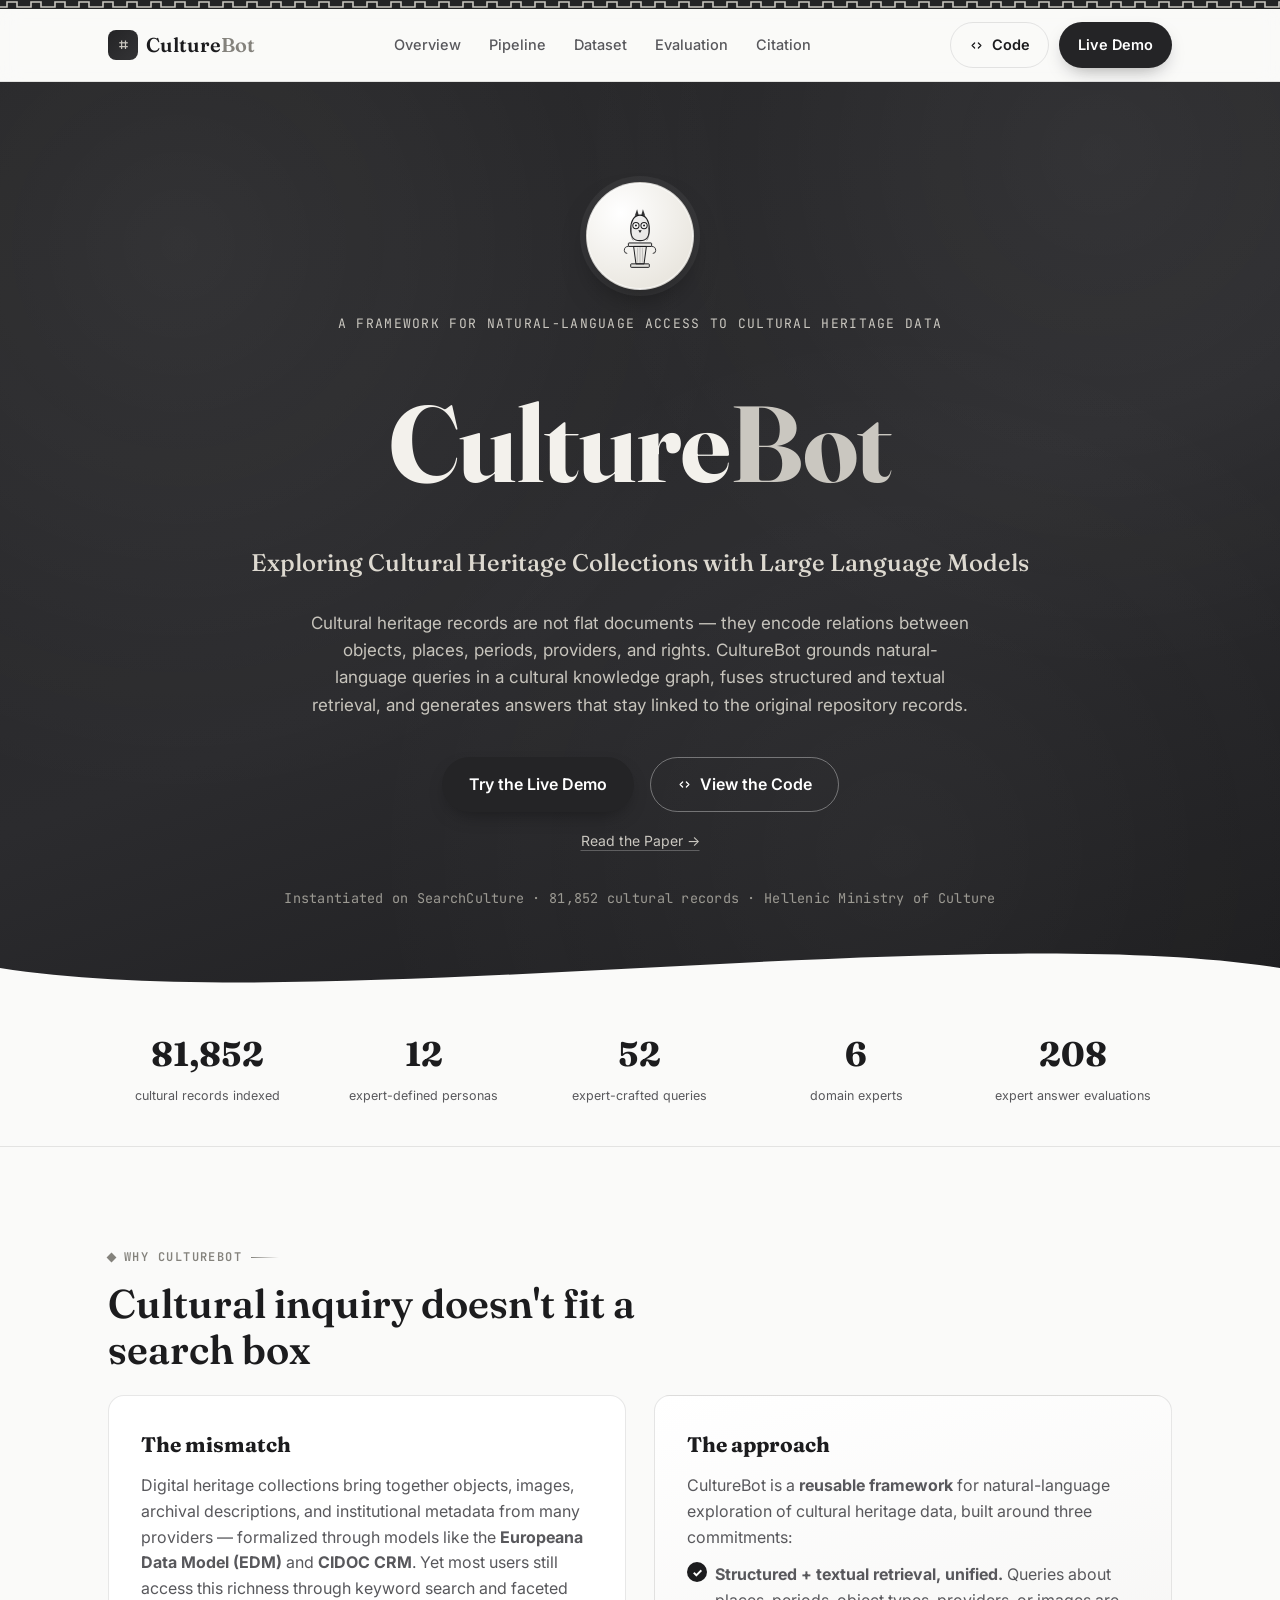
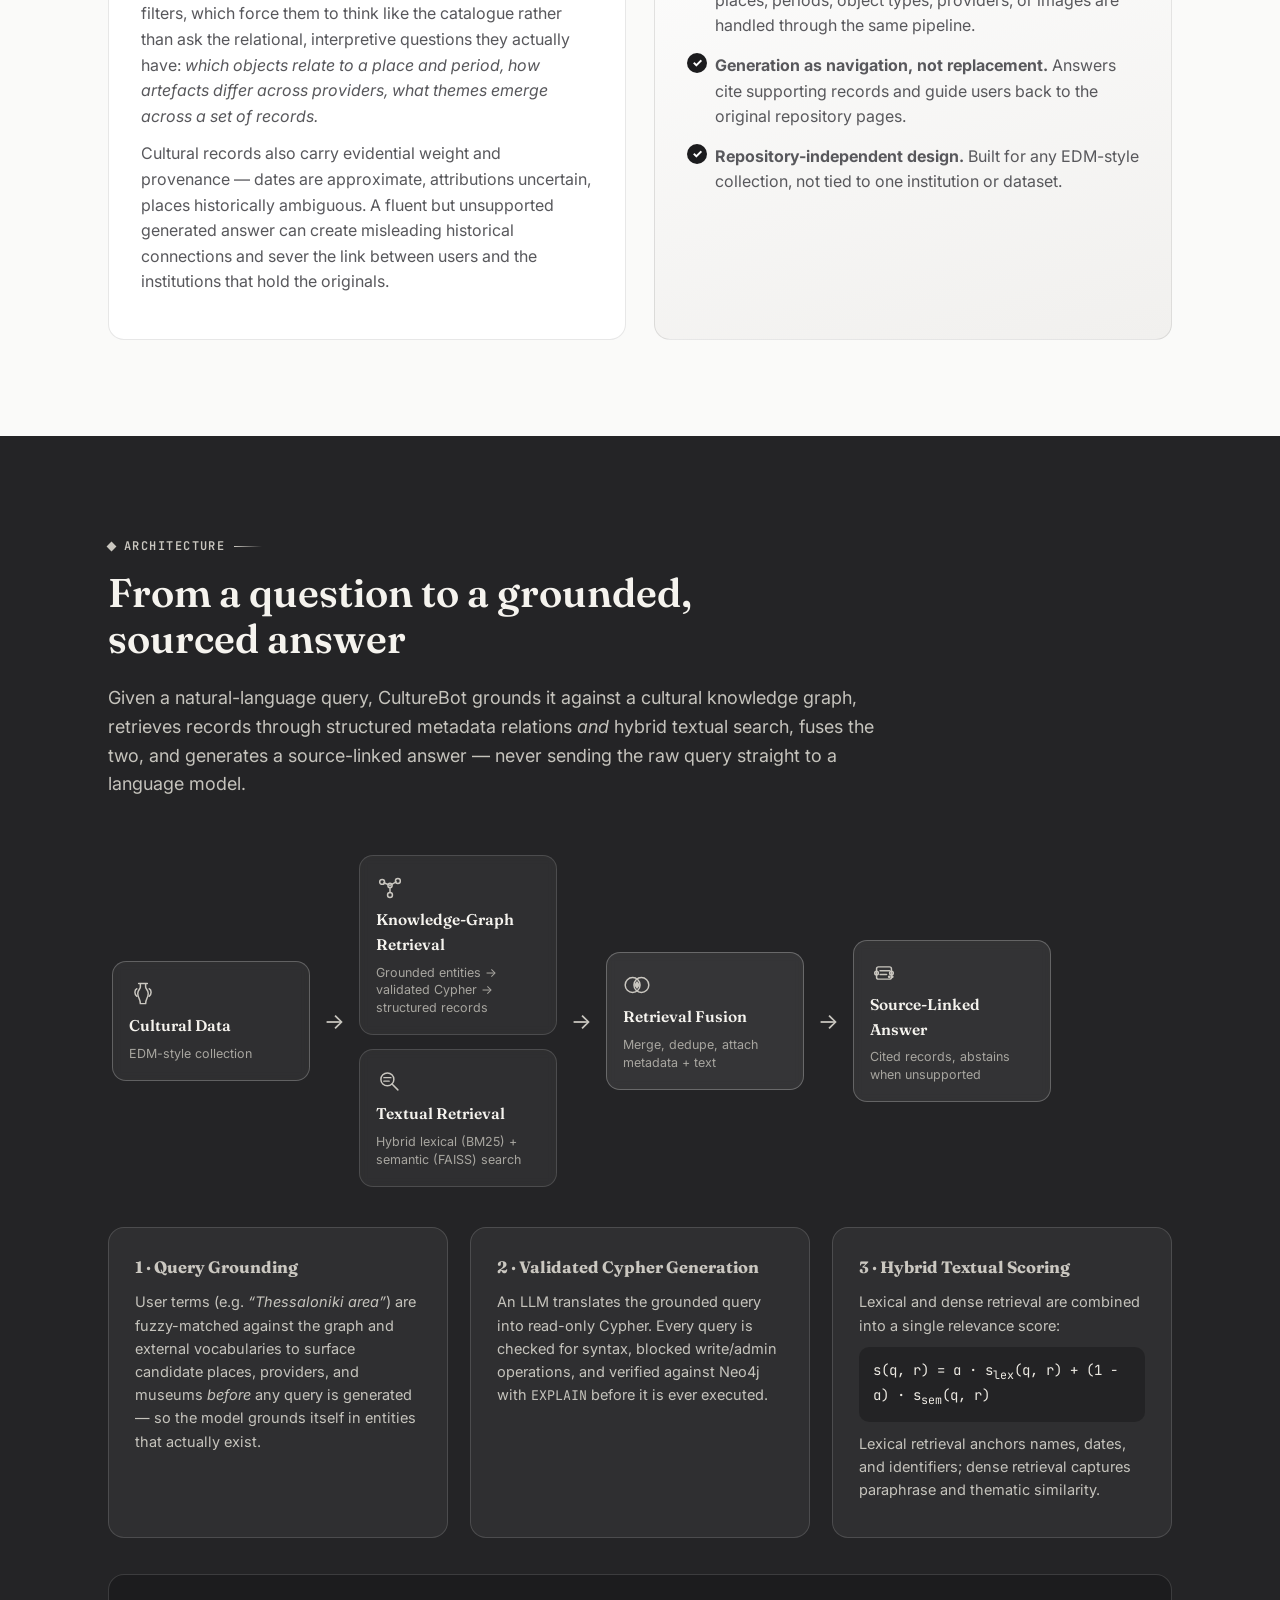
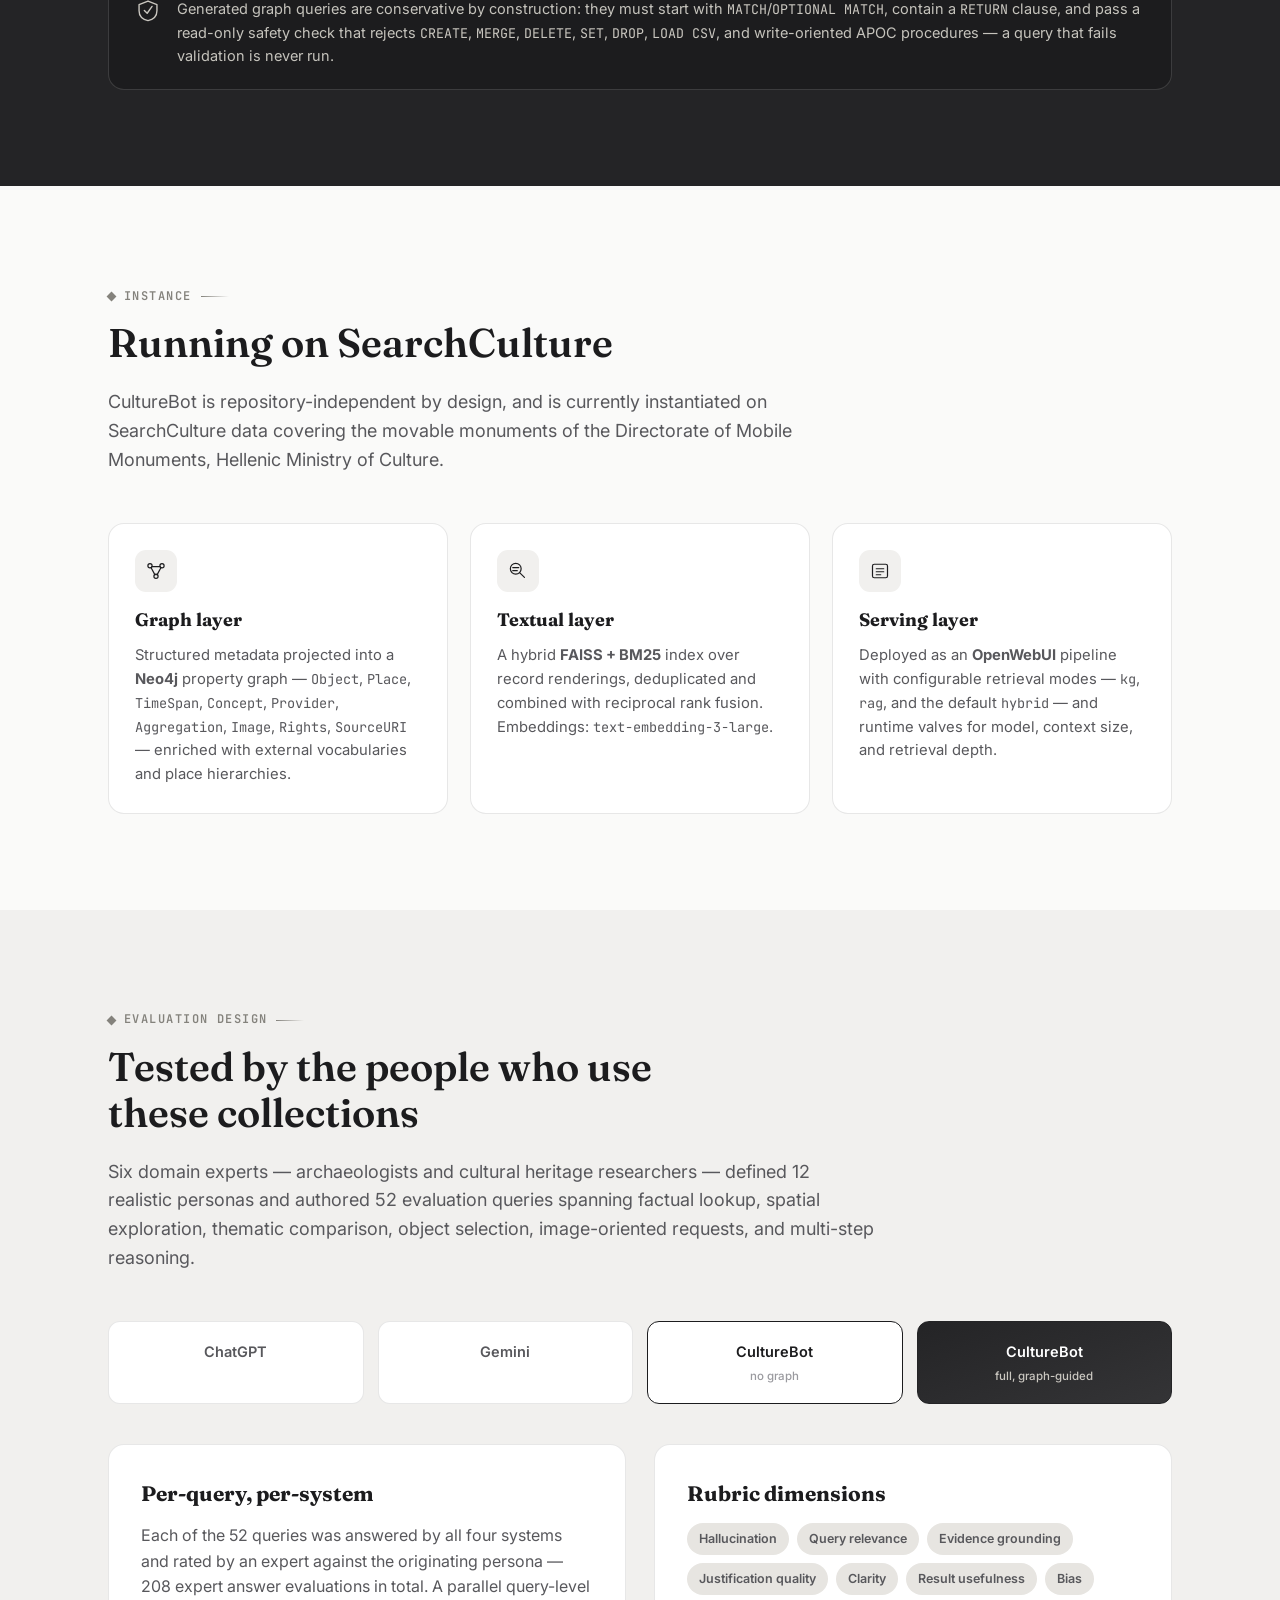
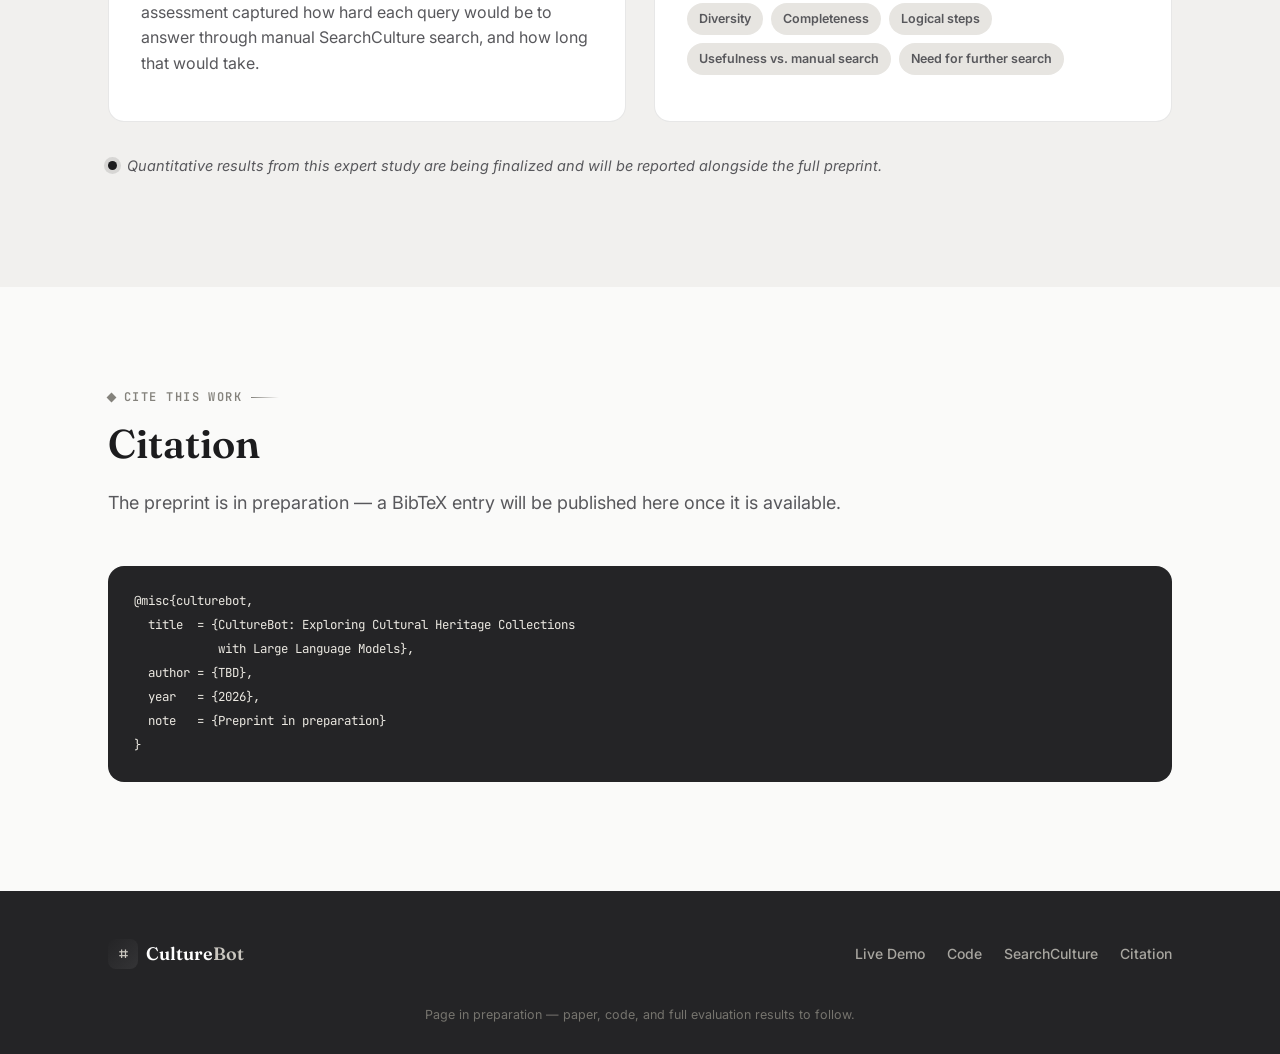
==== commit a8160b84: "Switch to a monochrome white/gray/charcoal palette, redesign emblem Replaces the navy/gold/terracott" ====
--- a/docs/index.html
+++ b/docs/index.html
@@ -5,7 +5,7 @@
 <meta name="viewport" content="width=device-width, initial-scale=1.0" />
 <title>CultureBot — Exploring Cultural Heritage Collections with Large Language Models</title>
 <meta name="description" content="CultureBot is a reusable, knowledge-graph-guided framework for natural-language exploration of cultural heritage collections, combining structured retrieval, textual search, and source-linked generation." />
-<link rel="icon" href="data:image/svg+xml,%3Csvg xmlns='http://www.w3.org/2000/svg' viewBox='0 0 64 64'%3E%3Crect width='64' height='64' rx='14' fill='%231c2438'/%3E%3Ccircle cx='32' cy='27' r='14' fill='none' stroke='%23e7c878' stroke-width='2.4'/%3E%3Ccircle cx='27' cy='26' r='4.6' fill='%23e7c878'/%3E%3Ccircle cx='37' cy='26' r='4.6' fill='%23e7c878'/%3E%3Cpath d='M22 41c0 9 4 11 10 11s10-2 10-11' fill='none' stroke='%23e7c878' stroke-width='2.4' stroke-linecap='round'/%3E%3C/svg%3E">
+<link rel="icon" href="data:image/svg+xml,%3Csvg xmlns='http://www.w3.org/2000/svg' viewBox='0 0 64 64'%3E%3Crect width='64' height='64' rx='14' fill='%23242426'/%3E%3Ccircle cx='32' cy='27' r='14' fill='none' stroke='%23cac7c0' stroke-width='2.4'/%3E%3Ccircle cx='27' cy='26' r='4.6' fill='%23cac7c0'/%3E%3Ccircle cx='37' cy='26' r='4.6' fill='%23cac7c0'/%3E%3Cpath d='M22 41c0 9 4 11 10 11s10-2 10-11' fill='none' stroke='%23cac7c0' stroke-width='2.4' stroke-linecap='round'/%3E%3C/svg%3E">
 <link rel="preconnect" href="https://fonts.googleapis.com">
 <link rel="preconnect" href="https://fonts.gstatic.com" crossorigin>
 <link href="https://fonts.googleapis.com/css2?family=Fraunces:opsz,wght@9..144,400;9..144,500;9..144,600;9..144,700&family=Inter:wght@400;500;600;700&family=JetBrains+Mono:wght@400;500&display=swap" rel="stylesheet">
@@ -29,7 +29,10 @@
       <a href="#citation">Citation</a>
     </nav>
     <div class="nav-cta">
-      <a class="btn btn-ghost" href="https://searchculture.gr" target="_blank" rel="noopener">SearchCulture ↗</a>
+      <a class="btn btn-ghost" href="https://github.com/geofila/CultureBot" target="_blank" rel="noopener">
+        <svg viewBox="0 0 24 24" fill="none" stroke="currentColor" stroke-width="2" stroke-linecap="round" stroke-linejoin="round"><path d="M9 8 5 12 9 16"/><path d="M15 8 19 12 15 16"/></svg>
+        Code
+      </a>
       <a class="btn btn-primary" href="https://culturebot.ails.ece.ntua.gr" target="_blank" rel="noopener">Live Demo</a>
     </div>
     <button class="nav-toggle" id="navToggle" aria-label="Toggle navigation">
@@ -45,28 +48,25 @@
     <div class="hero-bg" aria-hidden="true"></div>
     <div class="hero-inner">
       <div class="emblem" aria-hidden="true">
-        <svg class="emblem-art" viewBox="0 0 120 120">
-          <circle class="emblem-node" cx="22" cy="34" r="2.6"/>
-          <circle class="emblem-node" cx="98" cy="34" r="2.6"/>
-          <circle class="emblem-node" cx="60" cy="14" r="2.6"/>
-          <path class="emblem-line" d="M22 34 L52 40 M98 34 L68 40 M60 14 L60 36"/>
-          <path class="emblem-tuft" d="M45 30 L51 16 L57 30 Z"/>
-          <path class="emblem-tuft" d="M63 30 L69 16 L75 30 Z"/>
-          <circle class="emblem-head" cx="60" cy="46" r="25"/>
-          <circle class="emblem-eye" cx="50" cy="45" r="9.5"/>
-          <circle class="emblem-eye" cx="70" cy="45" r="9.5"/>
-          <circle class="emblem-pupil" cx="50" cy="45" r="3.6"/>
-          <circle class="emblem-pupil" cx="70" cy="45" r="3.6"/>
-          <path class="emblem-beak" d="M56 55 L64 55 L60 62 Z"/>
-          <path class="emblem-body" d="M40 70
-            C32 78 28 86 28 96
-            C28 106 36 110 60 110
-            C84 110 92 106 92 96
-            C92 86 88 78 80 70
-            C73 75 47 75 40 70 Z"/>
-          <path class="emblem-handle" d="M40 76 C26 80 24 92 34 98"/>
-          <path class="emblem-handle" d="M80 76 C94 80 96 92 86 98"/>
-          <path class="emblem-key" d="M44 94 h6 v-6 h6 v6 h6 v-6 h6 v6 h6"/>
+        <svg class="emblem-art" viewBox="0 0 100 124">
+          <path class="owl-tuft" d="M41 27 L45 16 L48 27 Z"/>
+          <path class="owl-tuft" d="M52 27 L55 16 L59 27 Z"/>
+          <path class="owl-body" d="M50 26 C40 26 34 36 34 50 C34 62 37 70 50 70 C63 70 66 62 66 50 C66 36 60 26 50 26 Z"/>
+          <path class="owl-wing" d="M35.5 48 C33.5 55 34 63 38 69"/>
+          <path class="owl-wing" d="M64.5 48 C66.5 55 66 63 62 69"/>
+          <circle class="owl-eye" cx="43" cy="44" r="5.4"/>
+          <circle class="owl-eye" cx="57" cy="44" r="5.4"/>
+          <circle class="owl-pupil" cx="43" cy="44" r="1.7"/>
+          <circle class="owl-pupil" cx="57" cy="44" r="1.7"/>
+          <path class="owl-beak" d="M47 52 L53 52 L50 57 Z"/>
+          <rect class="col-capital" x="30" y="74" width="40" height="6" rx="1"/>
+          <path class="col-volute" d="M30 80 q-7 0 -7 7 q0 5 5 5"/>
+          <path class="col-volute" d="M70 80 q7 0 7 7 q0 5 -5 5"/>
+          <path class="col-shaft" d="M39 80 L43 110 L57 110 L61 80 Z"/>
+          <line class="col-flute" x1="46" y1="82" x2="45" y2="108"/>
+          <line class="col-flute" x1="50" y1="80" x2="50" y2="110"/>
+          <line class="col-flute" x1="54" y1="82" x2="55" y2="108"/>
+          <rect class="col-base" x="34" y="110" width="32" height="6" rx="1"/>
         </svg>
       </div>
       <p class="eyebrow">A framework for natural-language access to cultural heritage data</p>
@@ -82,10 +82,12 @@
         <a class="btn btn-primary btn-lg" href="https://culturebot.ails.ece.ntua.gr" target="_blank" rel="noopener">
           Try the Live Demo
         </a>
-        <a class="btn btn-outline btn-lg disabled" href="#citation" aria-disabled="true" title="Preprint in preparation">
-          Read the Paper <span class="soon">— coming soon</span>
+        <a class="btn btn-outline btn-lg" href="https://github.com/geofila/CultureBot" target="_blank" rel="noopener">
+          <svg viewBox="0 0 24 24" fill="none" stroke="currentColor" stroke-width="2" stroke-linecap="round" stroke-linejoin="round"><path d="M9 8 5 12 9 16"/><path d="M15 8 19 12 15 16"/></svg>
+          View the Code
         </a>
       </div>
+      <a class="hero-paper-link" href="#citation">Read the Paper →</a>
       <p class="hero-note">Instantiated on SearchCulture · 81,852 cultural records · Hellenic Ministry of Culture</p>
     </div>
     <div class="hero-divider" aria-hidden="true">
@@ -355,6 +357,7 @@
     </div>
     <div class="footer-links">
       <a href="https://culturebot.ails.ece.ntua.gr" target="_blank" rel="noopener">Live Demo</a>
+      <a href="https://github.com/geofila/CultureBot" target="_blank" rel="noopener">Code</a>
       <a href="https://searchculture.gr" target="_blank" rel="noopener">SearchCulture</a>
       <a href="#citation">Citation</a>
     </div>
--- a/docs/styles.css
+++ b/docs/styles.css
@@ -1,18 +1,17 @@
 /* ===== Design tokens ===== */
 :root{
-  --ink: #1b1b1f;
-  --ink-soft: #4a4a52;
-  --paper: #faf6ee;
-  --paper-2: #f2ead9;
-  --paper-3: #ece2cc;
-  --navy: #1c2438;
-  --navy-2: #283454;
-  --gold: #b8862f;
-  --gold-light: #e7c878;
-  --terracotta: #ab5236;
-  --line: rgba(27,27,31,0.1);
+  --ink: #1c1c1e;
+  --ink-soft: #58585c;
+  --paper: #fafaf9;
+  --paper-2: #f1f0ee;
+  --paper-3: #e7e5e1;
+  --charcoal: #242426;
+  --charcoal-2: #343436;
+  --stone: #84827c;
+  --stone-light: #cac7c0;
+  --line: rgba(20,20,20,0.1);
   --line-light: rgba(255,255,255,0.14);
-  --shadow: 0 20px 50px -20px rgba(28,36,56,0.35);
+  --shadow: 0 20px 50px -20px rgba(0,0,0,0.35);
   --radius: 16px;
   --serif: "Fraunces", "Iowan Old Style", "Palatino Linotype", serif;
   --sans: "Inter", -apple-system, BlinkMacSystemFont, "Segoe UI", sans-serif;
@@ -32,10 +31,11 @@
 img{ max-width:100%; display:block; }
 a{ color: inherit; text-decoration: none; }
 code{ font-family: var(--mono); font-size: 0.92em; }
+
 .meander-strip{
   height: 9px;
-  background-color: var(--navy);
-  background-image: url("data:image/svg+xml;utf8,<svg xmlns='http://www.w3.org/2000/svg' width='24' height='9'><path d='M0 7 H7 V2 H17 V7 H24' fill='none' stroke='%23e7c878' stroke-width='1.6'/></svg>");
+  background-color: var(--charcoal);
+  background-image: url("data:image/svg+xml;utf8,<svg xmlns='http://www.w3.org/2000/svg' width='24' height='9'><path d='M0 7 H7 V2 H17 V7 H24' fill='none' stroke='%23c9c6c0' stroke-width='1.6'/></svg>");
   background-repeat: repeat-x;
   background-size: 24px 9px;
 }
@@ -47,7 +47,7 @@
   padding: 0 28px;
 }
 .section{ padding: 96px 0; }
-.section-dark{ background: var(--navy); color: #eef1f8; }
+.section-dark{ background: var(--charcoal); color: #ece9e3; }
 .section-muted{ background: var(--paper-2); }
 .kicker{
   display:inline-flex;
@@ -58,24 +58,24 @@
   text-transform: uppercase;
   font-size: 12px;
   font-weight: 600;
-  color: var(--terracotta);
+  color: var(--stone);
   margin-bottom: 14px;
 }
 .kicker::before{
   content:"";
   width: 7px; height:7px;
-  background: var(--terracotta);
+  background: var(--stone);
   transform: rotate(45deg);
   flex-shrink:0;
 }
 .kicker::after{
   content:"";
   width: 28px; height:1px;
-  background: linear-gradient(90deg, var(--terracotta), transparent);
-}
-.kicker-light{ color: var(--gold-light); }
-.kicker-light::before{ background: var(--gold-light); }
-.kicker-light::after{ background: linear-gradient(90deg, var(--gold-light), transparent); }
+  background: linear-gradient(90deg, var(--stone), transparent);
+}
+.kicker-light{ color: var(--stone-light); }
+.kicker-light::before{ background: var(--stone-light); }
+.kicker-light::after{ background: linear-gradient(90deg, var(--stone-light), transparent); }
 .h2{
   font-family: var(--serif);
   font-weight: 600;
@@ -84,14 +84,14 @@
   margin: 0 0 22px;
   max-width: 22ch;
 }
-.h2-light{ color: #fbf7ee; }
+.h2-light{ color: #f5f3ee; }
 .section-lede{
   font-size: 18px;
   color: var(--ink-soft);
   max-width: 70ch;
   margin: 0 0 48px;
 }
-.section-dark .section-lede{ color: #c7cee0; }
+.section-dark .section-lede{ color: #c5c3bc; }
 
 /* ===== Nav ===== */
 .nav{
@@ -99,7 +99,7 @@
   top: 0;
   z-index: 50;
   backdrop-filter: blur(10px);
-  background: rgba(250,246,238,0.82);
+  background: rgba(250,250,249,0.86);
   border-bottom: 1px solid var(--line);
 }
 .nav-inner{
@@ -113,13 +113,13 @@
 .brand-mark{
   display:inline-flex; align-items:center; justify-content:center;
   width: 30px; height:30px; border-radius: 8px;
-  background: linear-gradient(135deg, var(--gold), var(--terracotta));
-  color: #fff; font-size: 15px; font-weight:700;
-}
-.brand-name em{ font-style: normal; color: var(--terracotta); }
+  background: linear-gradient(135deg, var(--charcoal), var(--charcoal-2));
+  color: var(--stone-light); font-size: 15px; font-weight:700;
+}
+.brand-name em{ font-style: normal; color: var(--stone); }
 .nav-links{ display:flex; gap: 28px; font-size: 14.5px; font-weight: 500; }
 .nav-links a{ color: var(--ink-soft); transition: color .15s; }
-.nav-links a:hover{ color: var(--terracotta); }
+.nav-links a:hover{ color: var(--ink); }
 .nav-cta{ display:flex; gap: 10px; flex-shrink:0; }
 .nav-toggle{ display:none; }
 
@@ -136,55 +136,54 @@
   transition: transform .15s, box-shadow .15s, background .15s, color .15s;
   white-space: nowrap;
 }
-.btn-primary{ background: var(--navy); color: #fff; box-shadow: 0 8px 20px -8px rgba(28,36,56,0.5); }
-.btn-primary:hover{ transform: translateY(-1px); box-shadow: 0 12px 24px -8px rgba(28,36,56,0.6); }
+.btn svg{ width:15px; height:15px; flex-shrink:0; }
+.btn-primary{ background: var(--charcoal); color: #fff; box-shadow: 0 8px 20px -8px rgba(0,0,0,0.4); }
+.btn-primary:hover{ transform: translateY(-1px); box-shadow: 0 12px 24px -8px rgba(0,0,0,0.5); }
 .btn-ghost{ background: transparent; color: var(--ink); border-color: var(--line); }
 .btn-ghost:hover{ background: var(--paper-2); }
-.btn-outline{ background: transparent; color: #fff; border-color: rgba(255,255,255,0.4); }
+.btn-outline{ background: transparent; color: #fff; border-color: rgba(255,255,255,0.35); }
 .btn-outline:hover{ background: rgba(255,255,255,0.08); }
 .btn-lg{ padding: 14px 26px; font-size: 16px; }
-.btn.disabled{ opacity: .7; cursor: default; }
-.soon{ font-weight:400; opacity:.75; font-size: 0.85em; }
 
 /* ===== Hero ===== */
 .hero{
   position: relative;
-  padding: 110px 0 70px;
+  padding: 100px 0 64px;
   overflow: hidden;
-  background: var(--navy);
-  color: #f6f3ea;
+  background: var(--charcoal);
+  color: #f3f1ec;
 }
 .hero-bg{
   position:absolute; inset:0;
   background:
-    radial-gradient(circle at 14% 18%, rgba(231,200,120,0.22), transparent 42%),
-    radial-gradient(circle at 86% 8%, rgba(171,82,54,0.28), transparent 38%),
-    radial-gradient(circle at 70% 85%, rgba(231,200,120,0.12), transparent 45%),
-    linear-gradient(160deg, #1c2438 0%, #232c45 55%, #1a2032 100%);
+    radial-gradient(circle at 14% 18%, rgba(255,255,255,0.06), transparent 42%),
+    radial-gradient(circle at 86% 8%, rgba(255,255,255,0.05), transparent 38%),
+    radial-gradient(circle at 70% 85%, rgba(255,255,255,0.04), transparent 45%),
+    linear-gradient(160deg, #242426 0%, #2b2b2e 55%, #1c1c1e 100%);
 }
 .hero-inner{ position:relative; z-index:1; text-align:center; }
 
 .emblem{
-  width: 104px; height: 104px;
-  margin: 0 auto 26px;
+  width: 108px; height: 108px;
+  margin: 0 auto 24px;
   border-radius: 50%;
   display:flex; align-items:center; justify-content:center;
-  background: radial-gradient(circle at 32% 26%, rgba(231,200,120,0.22), rgba(255,255,255,0.02) 70%);
-  border: 1.5px solid rgba(231,200,120,0.55);
-  box-shadow: 0 0 0 7px rgba(231,200,120,0.08), 0 16px 34px -12px rgba(0,0,0,0.55);
+  background: radial-gradient(circle at 32% 28%, #ffffff, #eae7e0 75%);
+  border: 1px solid rgba(0,0,0,0.12);
+  box-shadow: 0 0 0 6px rgba(255,255,255,0.05), 0 16px 34px -14px rgba(0,0,0,0.6), inset 0 0 0 1px rgba(255,255,255,0.6);
   animation: emblem-rise .8s ease-out;
 }
-.emblem-art{ width: 70px; height: 70px; }
-.emblem-art .emblem-node{ fill: var(--gold-light); }
-.emblem-art .emblem-line{ stroke: rgba(231,200,120,0.45); stroke-width: 1; fill:none; }
-.emblem-art .emblem-tuft{ fill: var(--gold-light); opacity: .9; }
-.emblem-art .emblem-head{ fill: none; stroke: var(--gold-light); stroke-width: 2; }
-.emblem-art .emblem-eye{ fill: rgba(231,200,120,0.12); stroke: var(--gold-light); stroke-width: 1.8; }
-.emblem-art .emblem-pupil{ fill: var(--terracotta); }
-.emblem-art .emblem-beak{ fill: var(--terracotta); }
-.emblem-art .emblem-body{ fill: rgba(231,200,120,0.08); stroke: var(--gold-light); stroke-width: 2; stroke-linejoin: round; }
-.emblem-art .emblem-handle{ fill:none; stroke: var(--gold-light); stroke-width: 2; stroke-linecap: round; }
-.emblem-art .emblem-key{ fill:none; stroke: var(--terracotta); stroke-width: 1.6; opacity: .85; }
+.emblem-art{ width: 72px; height: 72px; }
+.emblem-art .owl-tuft{ fill: var(--ink); opacity: .9; }
+.emblem-art .owl-body{ fill: rgba(28,28,30,0.05); stroke: var(--ink); stroke-width: 2; stroke-linejoin: round; }
+.emblem-art .owl-eye{ fill: rgba(255,255,255,0.55); stroke: var(--ink); stroke-width: 1.8; }
+.emblem-art .owl-pupil{ fill: var(--ink); }
+.emblem-art .owl-beak{ fill: var(--ink); }
+.emblem-art .owl-wing{ fill:none; stroke: var(--ink); stroke-width: 1.4; stroke-linecap: round; opacity: .55; }
+.emblem-art .col-capital, .emblem-art .col-base{ fill: rgba(28,28,30,0.06); stroke: var(--ink); stroke-width: 1.7; }
+.emblem-art .col-shaft{ fill: rgba(28,28,30,0.04); stroke: var(--ink); stroke-width: 1.7; stroke-linejoin: round; }
+.emblem-art .col-volute{ fill:none; stroke: var(--ink); stroke-width: 1.5; }
+.emblem-art .col-flute{ stroke: rgba(28,28,30,0.35); stroke-width: 1; }
 @keyframes emblem-rise{ from{ opacity:0; transform: translateY(10px) scale(.92); } to{ opacity:1; transform:none; } }
 
 .eyebrow{
@@ -192,7 +191,7 @@
   font-size: 13px;
   letter-spacing: .1em;
   text-transform: uppercase;
-  color: var(--gold-light);
+  color: var(--stone-light);
   margin: 0 0 22px;
 }
 .title{
@@ -202,22 +201,33 @@
   margin: 0;
   letter-spacing: -0.01em;
 }
-.title em{ font-style: normal; color: var(--gold-light); }
+.title em{ font-style: normal; color: var(--stone-light); }
 .subtitle{
   font-family: var(--serif);
   font-size: clamp(18px, 2.4vw, 24px);
   font-weight: 500;
-  color: #d9deec;
+  color: #ddd9d0;
   margin: 14px 0 28px;
 }
 .lede{
   max-width: 660px;
   margin: 0 auto 38px;
-  color: #c4cbdd;
+  color: #c7c4bc;
   font-size: 17px;
 }
-.hero-actions{ display:flex; gap: 16px; justify-content:center; flex-wrap: wrap; margin-bottom: 26px; }
-.hero-note{ font-size: 13.5px; color: #97a0bc; font-family: var(--mono); letter-spacing: .02em; }
+.hero-actions{ display:flex; gap: 16px; justify-content:center; flex-wrap: wrap; margin-bottom: 16px; }
+.hero-paper-link{
+  display:inline-block;
+  font-size: 14px;
+  color: var(--stone-light);
+  text-decoration: underline;
+  text-decoration-color: rgba(255,255,255,0.25);
+  text-underline-offset: 4px;
+  margin-bottom: 22px;
+  transition: color .15s;
+}
+.hero-paper-link:hover{ color: #fff; }
+.hero-note{ font-size: 13.5px; color: #9c9a93; font-family: var(--mono); letter-spacing: .02em; }
 .hero-divider{ position:absolute; bottom:-1px; left:0; width:100%; line-height:0; }
 .hero-divider svg{ width:100%; height:60px; display:block; }
 .hero-divider path{ fill: var(--paper); }
@@ -236,7 +246,7 @@
   font-family: var(--serif);
   font-weight: 700;
   font-size: clamp(26px, 3vw, 34px);
-  color: var(--terracotta);
+  color: var(--ink);
 }
 .stat-label{
   display:block;
@@ -256,13 +266,13 @@
 }
 .panel h3{ font-family: var(--serif); font-size: 21px; margin: 0 0 12px; }
 .panel p{ color: var(--ink-soft); margin: 0 0 12px; }
-.panel-accent{ background: linear-gradient(165deg, #fff, var(--paper-2)); border-color: var(--gold-light); }
+.panel-accent{ background: linear-gradient(165deg, #fff, var(--paper-2)); border-color: var(--line); }
 .check-list{ list-style:none; padding:0; margin:0; display:flex; flex-direction:column; gap:14px; }
 .check-list li{ padding-left: 28px; position:relative; color: var(--ink-soft); }
 .check-list li::before{
   content:"✓"; position:absolute; left:0; top:0;
   width: 20px; height:20px; border-radius:50%;
-  background: var(--gold-light); color: var(--navy);
+  background: var(--ink); color: #fff;
   font-size: 12px; font-weight:800; display:flex; align-items:center; justify-content:center;
 }
 
@@ -280,13 +290,13 @@
 }
 .card-icon svg{
   width: 24px; height: 24px;
-  stroke: var(--terracotta);
-  stroke-width: 1.7;
+  stroke: var(--ink);
+  stroke-width: 1.6;
   stroke-linecap: round;
   stroke-linejoin: round;
   fill: none;
 }
-.card h4{ font-family: var(--serif); font-size: 18px; margin: 0 0 10px; color: var(--terracotta); }
+.card h4{ font-family: var(--serif); font-size: 18px; margin: 0 0 10px; color: var(--ink); }
 .card p{ color: var(--ink-soft); margin:0; font-size: 14.8px; }
 
 /* ===== Pipeline flow ===== */
@@ -300,10 +310,10 @@
 }
 .flow-col{ display:flex; flex-direction:column; gap:14px; flex-shrink:0; }
 .flow-col-parallel{ justify-content:center; }
-.flow-arrow{ font-size: 22px; color: var(--gold-light); flex-shrink:0; }
+.flow-arrow{ font-size: 22px; color: var(--stone-light); flex-shrink:0; }
 .flow-node{
   width: 198px;
-  background: rgba(255,255,255,0.06);
+  background: rgba(255,255,255,0.05);
   border: 1px solid var(--line-light);
   border-radius: 14px;
   padding: 18px 16px;
@@ -313,20 +323,18 @@
 .flow-icon{ display:flex; }
 .flow-icon svg{
   width: 28px; height: 28px;
-  stroke: var(--gold-light);
+  stroke: var(--stone-light);
   stroke-width: 1.7;
   stroke-linecap: round;
   stroke-linejoin: round;
   fill: none;
 }
-.flow-icon .flow-icon-fill{ fill: var(--terracotta); stroke: none; }
-.flow-node-fusion .flow-icon svg{ stroke: #f0c98e; }
-.flow-node-fusion .flow-icon .flow-icon-fill{ fill: #f0d9a8; }
-.flow-title{ font-family: var(--serif); font-weight:600; font-size: 15.5px; color: #fbf7ee; }
-.flow-sub{ font-size: 12.5px; color: #aab2cc; line-height:1.4; }
-.flow-node-data{ border-color: var(--gold-light); }
-.flow-node-fusion{ border-color: var(--terracotta); background: rgba(171,82,54,0.14); }
-.flow-node-answer{ border-color: var(--gold-light); background: rgba(231,200,120,0.12); }
+.flow-icon .flow-icon-fill{ fill: var(--stone-light); stroke: none; }
+.flow-title{ font-family: var(--serif); font-weight:600; font-size: 15.5px; color: #f5f3ee; }
+.flow-sub{ font-size: 12.5px; color: #a8a6a0; line-height:1.4; }
+.flow-node-data{ border-color: rgba(255,255,255,0.24); }
+.flow-node-fusion{ border-color: rgba(255,255,255,0.26); background: rgba(255,255,255,0.08); }
+.flow-node-answer{ border-color: rgba(255,255,255,0.24); background: rgba(255,255,255,0.07); }
 
 .method-grid{ margin-top: 12px; }
 .method-card{
@@ -335,18 +343,18 @@
   border-radius: var(--radius);
   padding: 26px;
 }
-.method-card h4{ font-family: var(--serif); font-size: 16.5px; margin: 0 0 10px; color: var(--gold-light); }
-.method-card p{ color: #c4cbdd; font-size: 14.5px; margin: 0 0 10px; }
+.method-card h4{ font-family: var(--serif); font-size: 16.5px; margin: 0 0 10px; color: var(--stone-light); }
+.method-card p{ color: #c5c3bc; font-size: 14.5px; margin: 0 0 10px; }
 .formula{
   font-family: var(--mono);
   background: rgba(0,0,0,0.25);
   border-radius: 10px;
   padding: 12px 14px;
   font-size: 14px;
-  color: #ffe8b0;
+  color: #ece9e2;
   margin: 6px 0 10px;
 }
-.formula-note{ font-size: 13px; color: #9aa3c0; }
+.formula-note{ font-size: 13px; color: #9b9990; }
 
 .safety-note{
   display:flex; gap:16px; align-items:flex-start;
@@ -359,14 +367,14 @@
 .safety-icon{ flex-shrink:0; }
 .safety-icon svg{
   width: 26px; height: 26px;
-  stroke: var(--gold-light);
+  stroke: var(--stone-light);
   stroke-width: 1.7;
   stroke-linecap: round;
   stroke-linejoin: round;
   fill: none;
 }
-.safety-note p{ margin:0; color: #c4cbdd; font-size: 14.5px; }
-.safety-note code{ color: var(--gold-light); }
+.safety-note p{ margin:0; color: #c5c3bc; font-size: 14.5px; }
+.safety-note code{ color: var(--stone-light); }
 
 /* ===== Evaluation ===== */
 .compare-row{
@@ -382,12 +390,12 @@
   color: var(--ink-soft);
 }
 .compare-card span{ display:block; font-size: 11.5px; font-weight:500; color: #9a9a9f; margin-top:4px; }
-.compare-card-mid{ border-color: var(--gold-light); color: var(--ink); }
+.compare-card-mid{ border-color: var(--ink); color: var(--ink); }
 .compare-card-highlight{
-  background: linear-gradient(160deg, var(--navy), var(--navy-2));
-  color: #fff; border-color: var(--navy);
-}
-.compare-card-highlight span{ color: var(--gold-light); }
+  background: linear-gradient(160deg, var(--charcoal), var(--charcoal-2));
+  color: #fff; border-color: var(--charcoal);
+}
+.compare-card-highlight span{ color: var(--stone-light); }
 
 .eval-grid{ margin-bottom: 32px; }
 .tag-cloud{ display:flex; flex-wrap:wrap; gap:8px; }
@@ -403,14 +411,14 @@
 }
 .status-dot{
   width:9px; height:9px; border-radius:50%;
-  background: var(--gold); flex-shrink:0;
-  box-shadow: 0 0 0 4px rgba(184,134,47,0.18);
+  background: var(--ink); flex-shrink:0;
+  box-shadow: 0 0 0 4px rgba(28,28,30,0.12);
 }
 
 /* ===== Citation ===== */
 .bibtex{
-  background: var(--navy);
-  color: #e7ecf7;
+  background: var(--charcoal);
+  color: #ece9e2;
   border-radius: var(--radius);
   padding: 24px 26px;
   overflow-x:auto;
@@ -419,16 +427,16 @@
 }
 
 /* ===== Footer ===== */
-.footer{ background: var(--navy); color: #aab2cc; padding: 48px 0 36px; }
+.footer{ background: var(--charcoal); color: #a8a6a0; padding: 48px 0 36px; }
 .footer-inner{
   display:flex; flex-wrap:wrap; align-items:center; justify-content:space-between;
   gap: 18px;
 }
 .footer-brand{ display:flex; align-items:center; gap:8px; font-family: var(--serif); font-weight:600; color:#fff; font-size:18px; }
-.footer-brand em{ font-style:normal; color: var(--gold-light); }
+.footer-brand em{ font-style:normal; color: var(--stone-light); }
 .footer-links{ display:flex; gap: 22px; font-size: 14px; font-weight:500; }
 .footer-links a:hover{ color: #fff; }
-.footer-note{ width:100%; font-size: 12.5px; color: #707a99; margin: 18px 0 0; text-align:center; }
+.footer-note{ width:100%; font-size: 12.5px; color: #76746e; margin: 18px 0 0; text-align:center; }
 
 /* ===== Responsive ===== */
 @media (max-width: 900px){
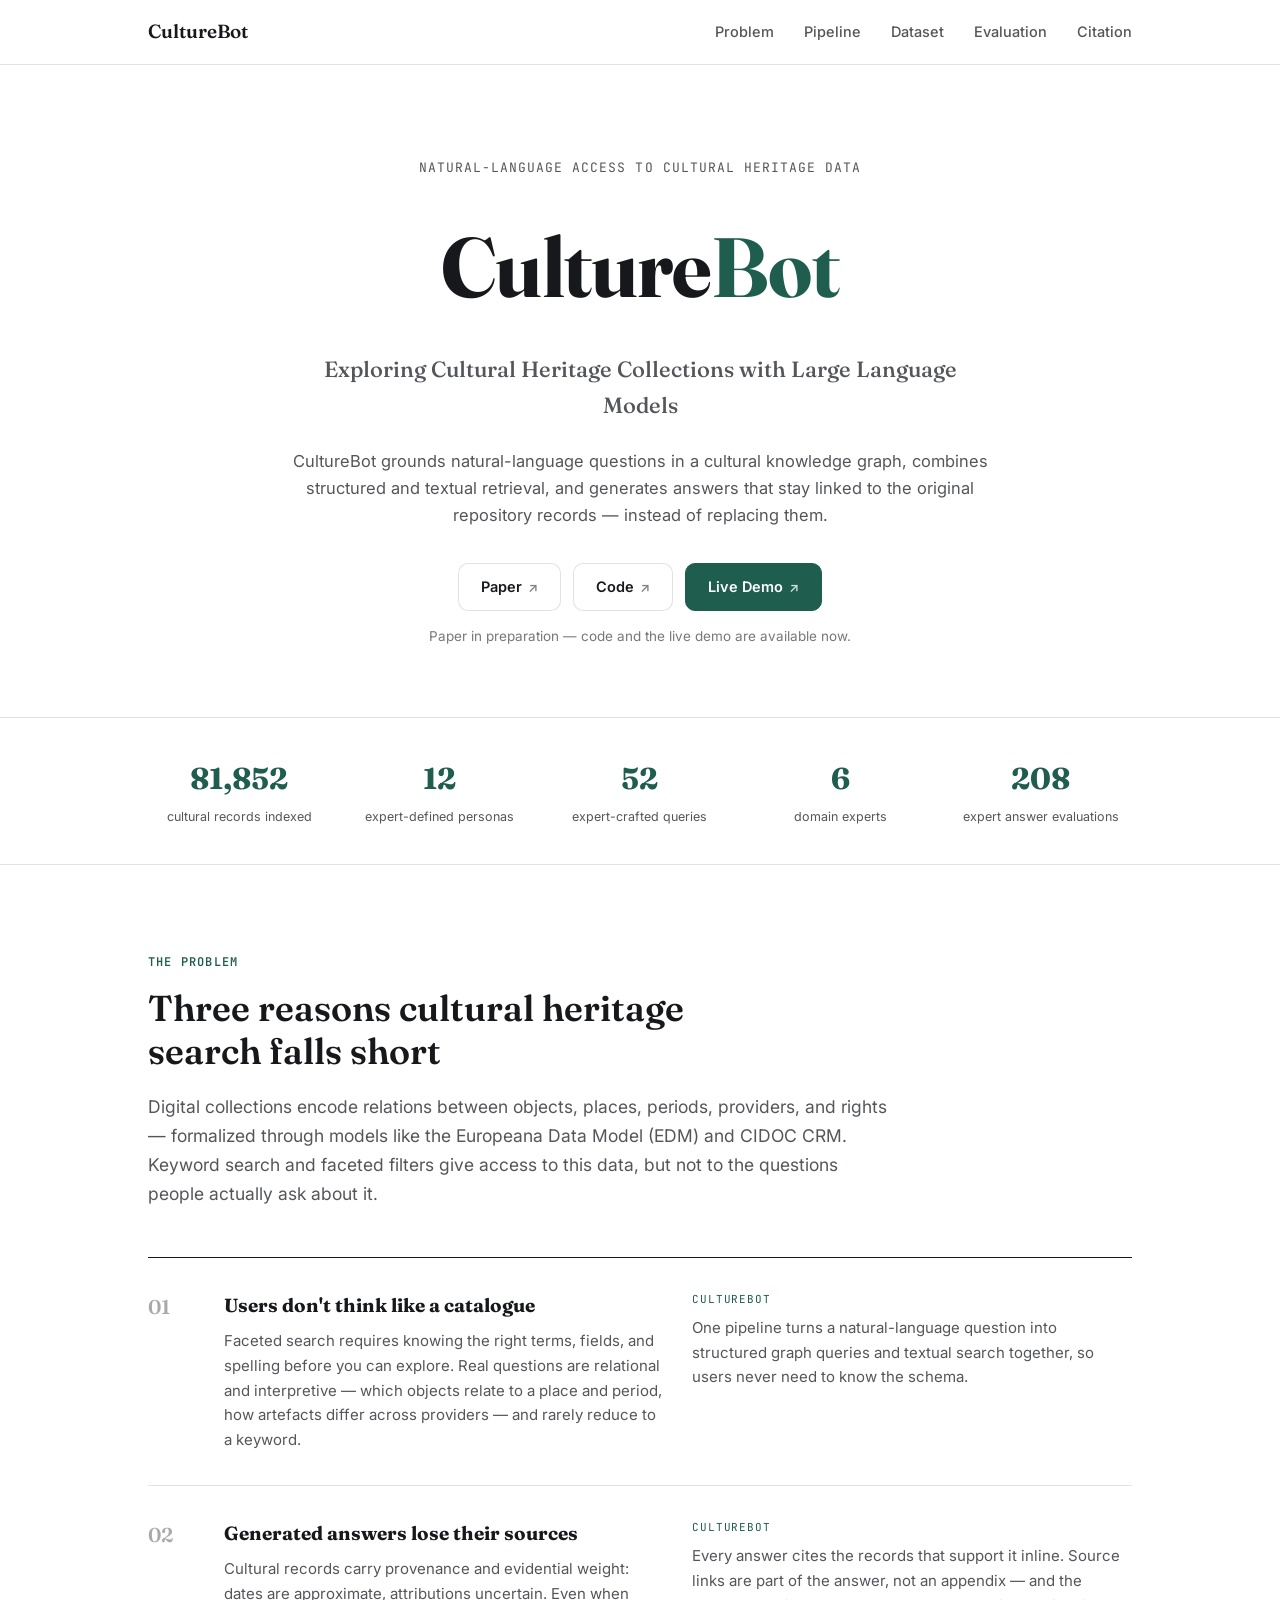
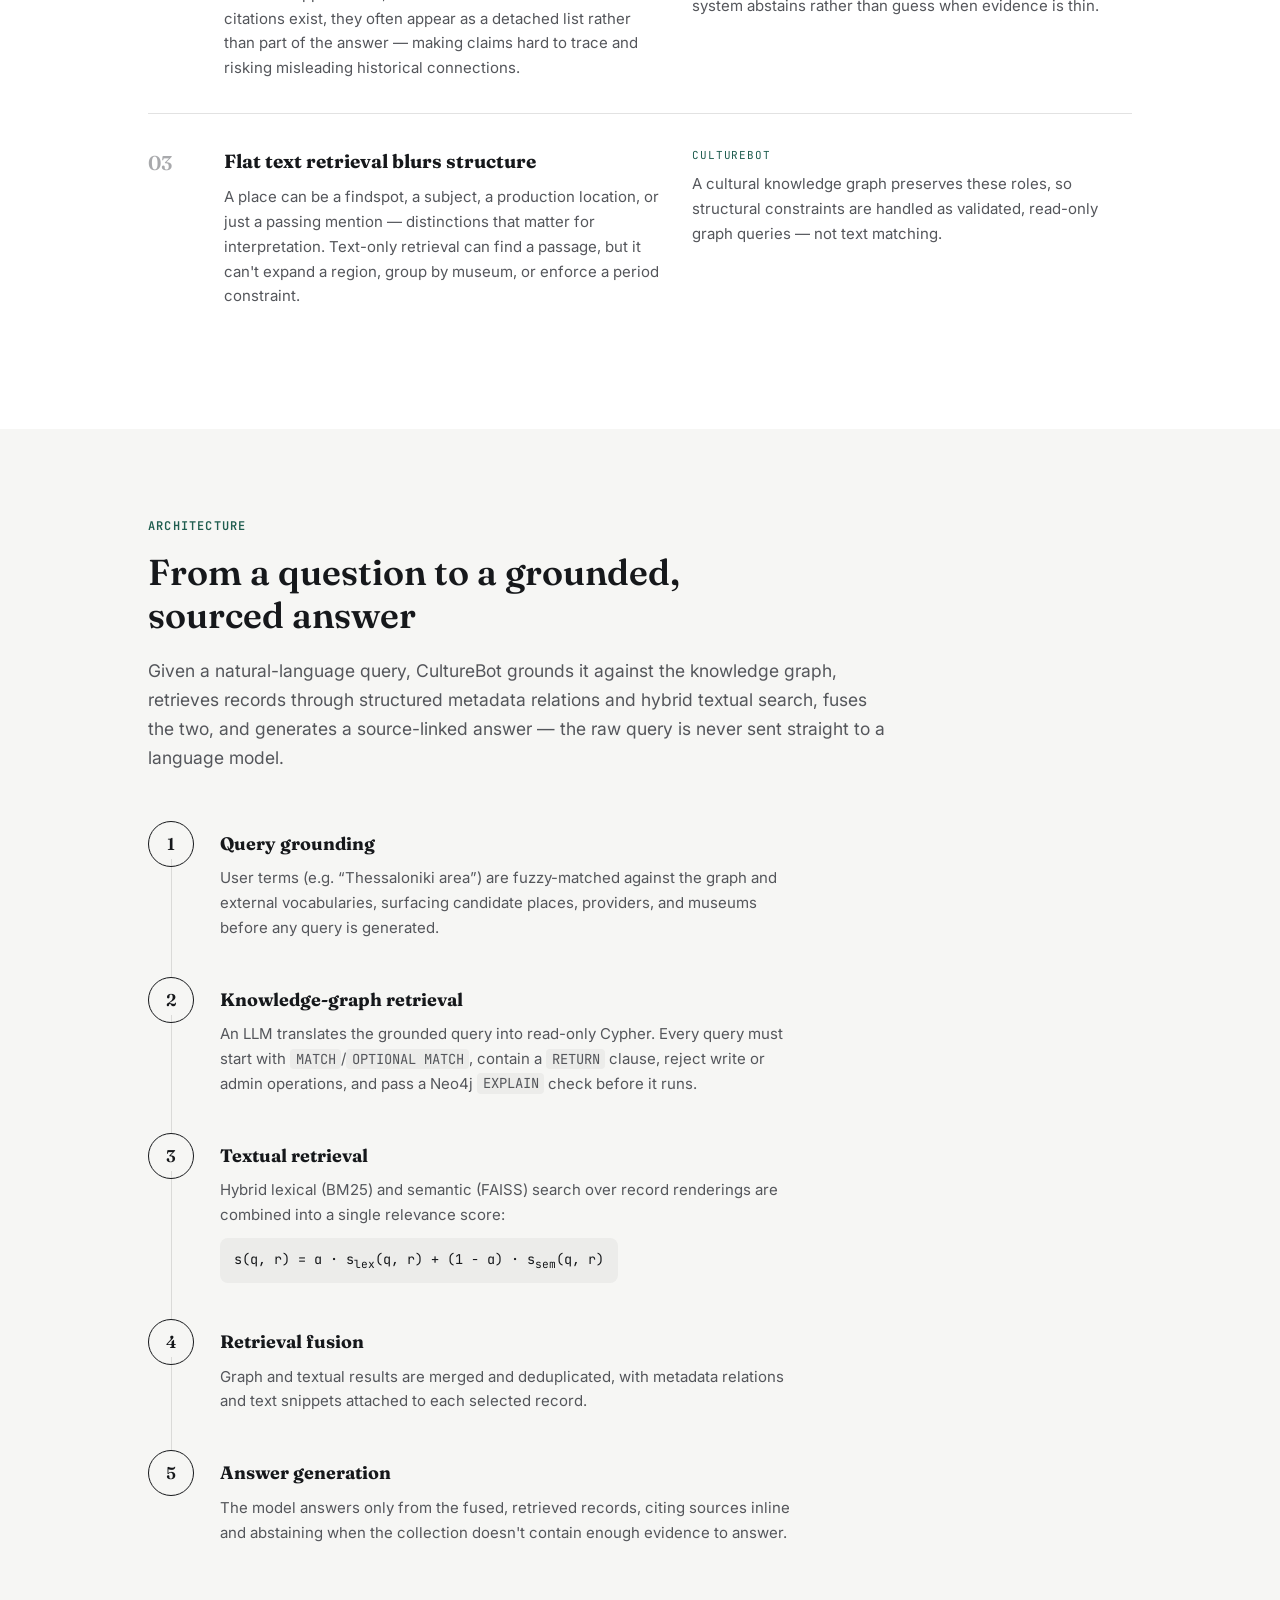
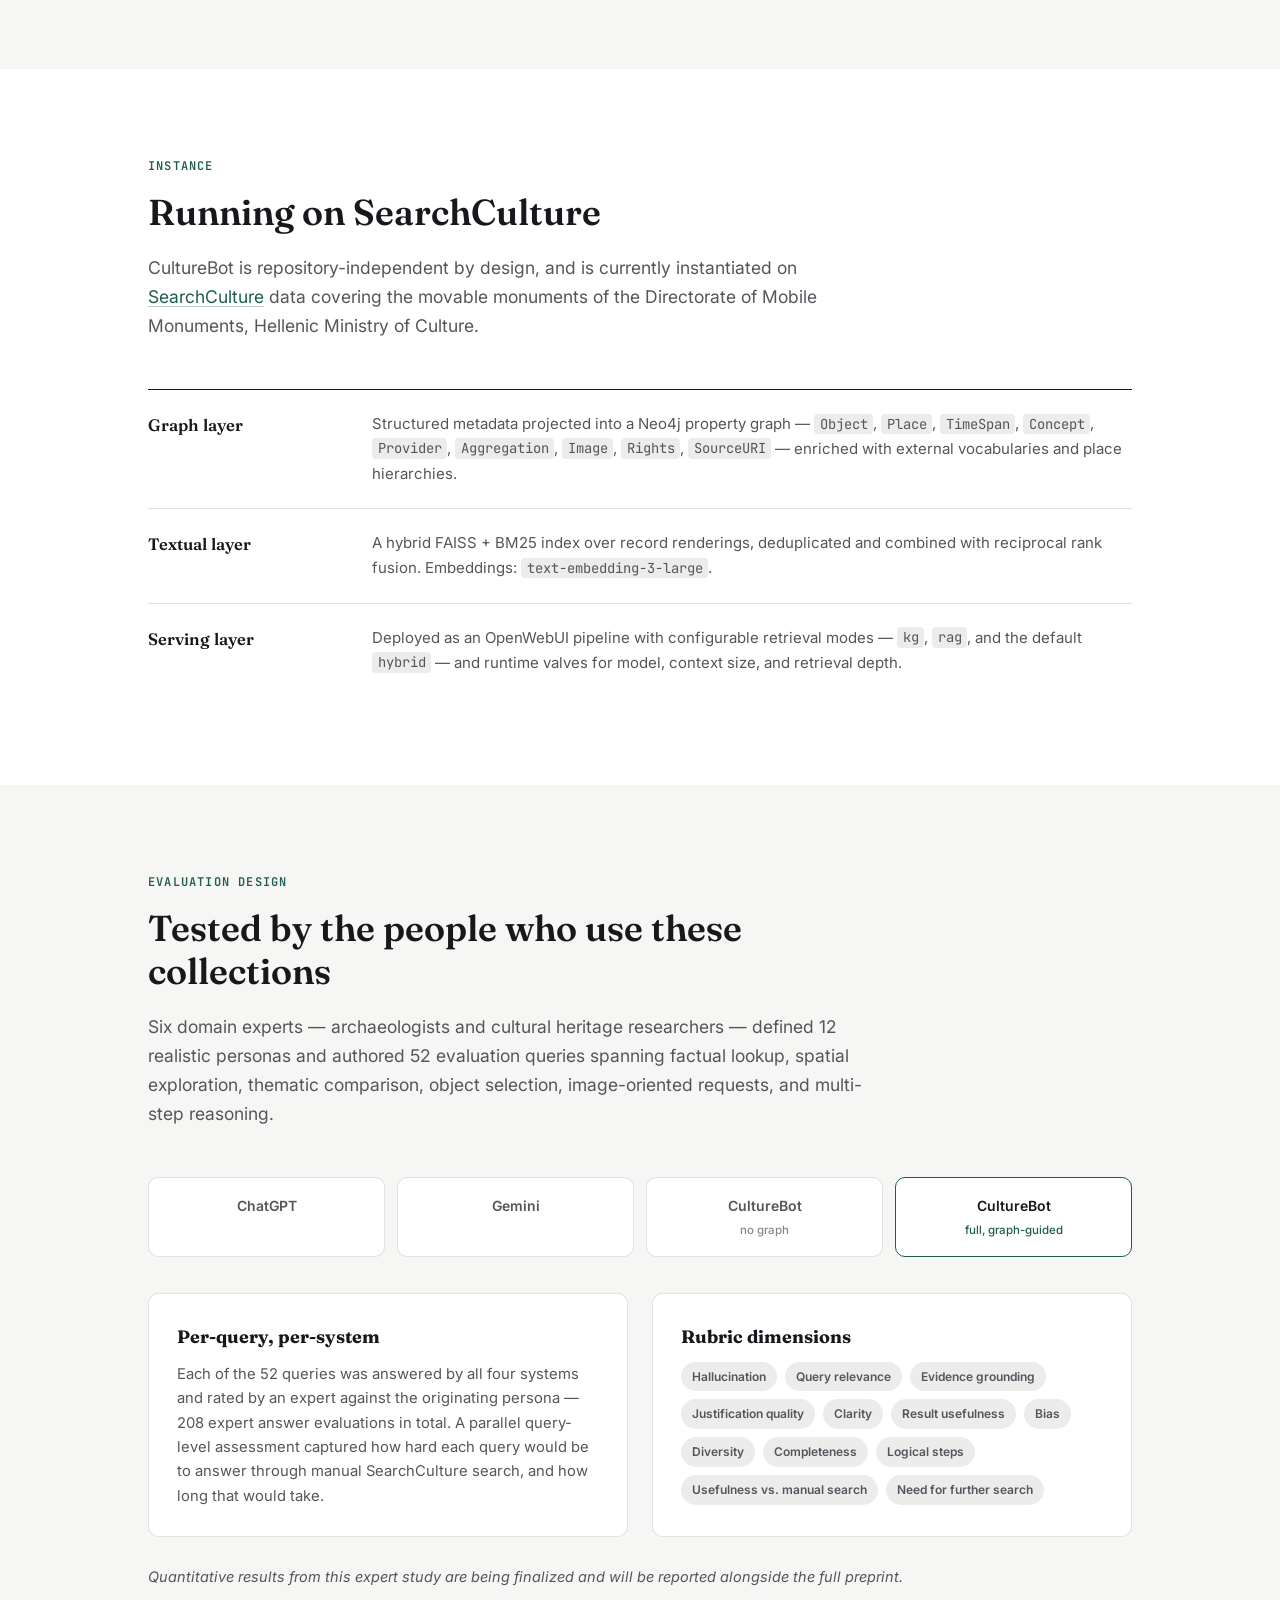
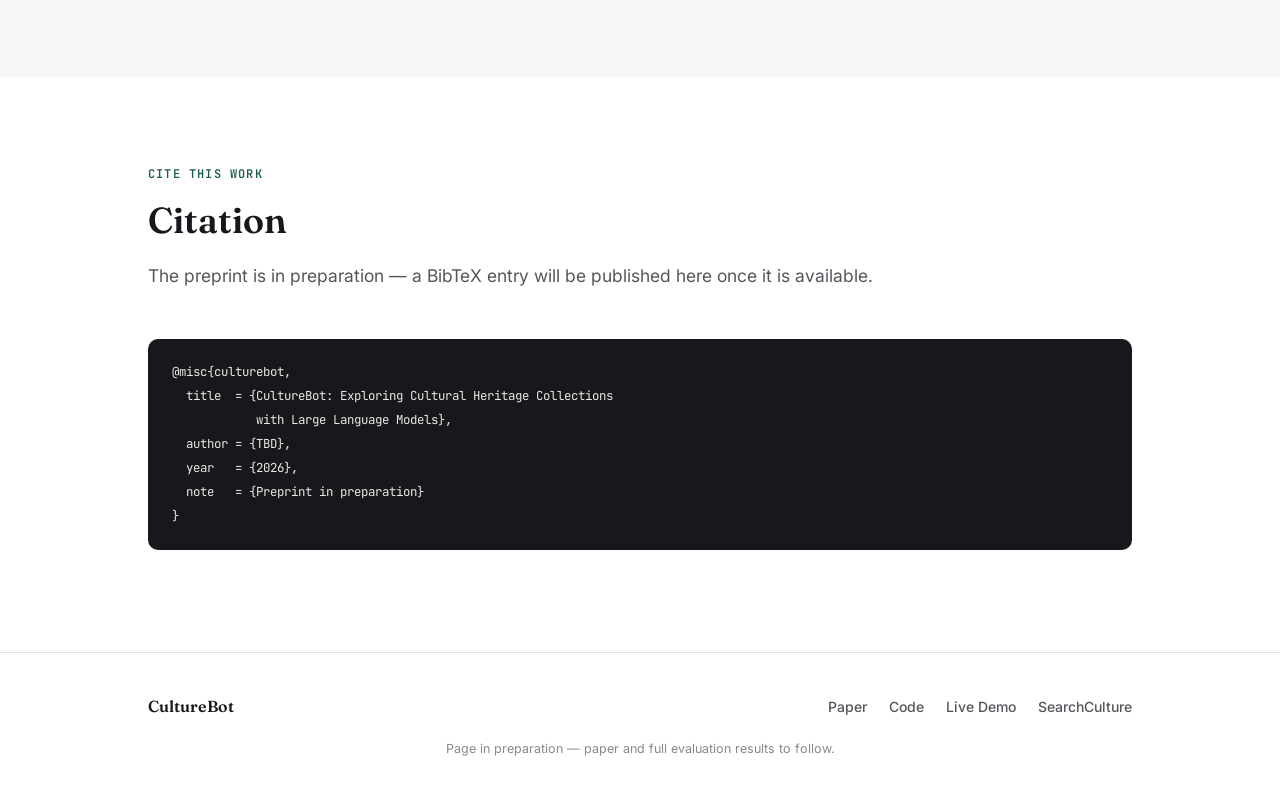
==== commit f50507d1: "Rebuild page from scratch: clean white/ink palette, no mascot Drops the dark hero, gray-only palette" ====
--- a/docs/index.html
+++ b/docs/index.html
@@ -5,7 +5,7 @@
 <meta name="viewport" content="width=device-width, initial-scale=1.0" />
 <title>CultureBot — Exploring Cultural Heritage Collections with Large Language Models</title>
 <meta name="description" content="CultureBot is a reusable, knowledge-graph-guided framework for natural-language exploration of cultural heritage collections, combining structured retrieval, textual search, and source-linked generation." />
-<link rel="icon" href="data:image/svg+xml,%3Csvg xmlns='http://www.w3.org/2000/svg' viewBox='0 0 64 64'%3E%3Crect width='64' height='64' rx='14' fill='%23242426'/%3E%3Ccircle cx='32' cy='27' r='14' fill='none' stroke='%23cac7c0' stroke-width='2.4'/%3E%3Ccircle cx='27' cy='26' r='4.6' fill='%23cac7c0'/%3E%3Ccircle cx='37' cy='26' r='4.6' fill='%23cac7c0'/%3E%3Cpath d='M22 41c0 9 4 11 10 11s10-2 10-11' fill='none' stroke='%23cac7c0' stroke-width='2.4' stroke-linecap='round'/%3E%3C/svg%3E">
+<link rel="icon" href="data:image/svg+xml,%3Csvg xmlns='http://www.w3.org/2000/svg' viewBox='0 0 64 64'%3E%3Crect width='64' height='64' rx='12' fill='%23ffffff' stroke='%231f5d4f' stroke-width='3'/%3E%3Ctext x='32' y='44' font-family='Georgia,serif' font-size='34' font-weight='700' fill='%231f5d4f' text-anchor='middle'%3EC%3C/text%3E%3C/svg%3E">
 <link rel="preconnect" href="https://fonts.googleapis.com">
 <link rel="preconnect" href="https://fonts.gstatic.com" crossorigin>
 <link href="https://fonts.googleapis.com/css2?family=Fraunces:opsz,wght@9..144,400;9..144,500;9..144,600;9..144,700&family=Inter:wght@400;500;600;700&family=JetBrains+Mono:wght@400;500&display=swap" rel="stylesheet">
@@ -13,28 +13,16 @@
 </head>
 <body>
 
-<div class="meander-strip" aria-hidden="true"></div>
-
 <header class="nav" id="nav">
   <div class="nav-inner">
-    <a class="brand" href="#top">
-      <span class="brand-mark" aria-hidden="true">⌗</span>
-      <span class="brand-name">Culture<em>Bot</em></span>
-    </a>
+    <a class="brand" href="#top">CultureBot</a>
     <nav class="nav-links">
-      <a href="#overview">Overview</a>
+      <a href="#problem">Problem</a>
       <a href="#pipeline">Pipeline</a>
       <a href="#dataset">Dataset</a>
       <a href="#evaluation">Evaluation</a>
       <a href="#citation">Citation</a>
     </nav>
-    <div class="nav-cta">
-      <a class="btn btn-ghost" href="https://github.com/geofila/CultureBot" target="_blank" rel="noopener">
-        <svg viewBox="0 0 24 24" fill="none" stroke="currentColor" stroke-width="2" stroke-linecap="round" stroke-linejoin="round"><path d="M9 8 5 12 9 16"/><path d="M15 8 19 12 15 16"/></svg>
-        Code
-      </a>
-      <a class="btn btn-primary" href="https://culturebot.ails.ece.ntua.gr" target="_blank" rel="noopener">Live Demo</a>
-    </div>
     <button class="nav-toggle" id="navToggle" aria-label="Toggle navigation">
       <span></span><span></span><span></span>
     </button>
@@ -45,53 +33,22 @@
 
   <!-- HERO -->
   <section class="hero">
-    <div class="hero-bg" aria-hidden="true"></div>
     <div class="hero-inner">
-      <div class="emblem" aria-hidden="true">
-        <svg class="emblem-art" viewBox="0 0 100 124">
-          <path class="owl-tuft" d="M41 27 L45 16 L48 27 Z"/>
-          <path class="owl-tuft" d="M52 27 L55 16 L59 27 Z"/>
-          <path class="owl-body" d="M50 26 C40 26 34 36 34 50 C34 62 37 70 50 70 C63 70 66 62 66 50 C66 36 60 26 50 26 Z"/>
-          <path class="owl-wing" d="M35.5 48 C33.5 55 34 63 38 69"/>
-          <path class="owl-wing" d="M64.5 48 C66.5 55 66 63 62 69"/>
-          <circle class="owl-eye" cx="43" cy="44" r="5.4"/>
-          <circle class="owl-eye" cx="57" cy="44" r="5.4"/>
-          <circle class="owl-pupil" cx="43" cy="44" r="1.7"/>
-          <circle class="owl-pupil" cx="57" cy="44" r="1.7"/>
-          <path class="owl-beak" d="M47 52 L53 52 L50 57 Z"/>
-          <rect class="col-capital" x="30" y="74" width="40" height="6" rx="1"/>
-          <path class="col-volute" d="M30 80 q-7 0 -7 7 q0 5 5 5"/>
-          <path class="col-volute" d="M70 80 q7 0 7 7 q0 5 -5 5"/>
-          <path class="col-shaft" d="M39 80 L43 110 L57 110 L61 80 Z"/>
-          <line class="col-flute" x1="46" y1="82" x2="45" y2="108"/>
-          <line class="col-flute" x1="50" y1="80" x2="50" y2="110"/>
-          <line class="col-flute" x1="54" y1="82" x2="55" y2="108"/>
-          <rect class="col-base" x="34" y="110" width="32" height="6" rx="1"/>
-        </svg>
-      </div>
-      <p class="eyebrow">A framework for natural-language access to cultural heritage data</p>
-      <h1 class="title">Culture<em>Bot</em></h1>
+      <p class="eyebrow">Natural-language access to cultural heritage data</p>
+      <h1 class="title">Culture<span class="accent-text">Bot</span></h1>
       <p class="subtitle">Exploring Cultural Heritage Collections with Large Language Models</p>
       <p class="lede">
-        Cultural heritage records are not flat documents — they encode relations between objects, places,
-        periods, providers, and rights. CultureBot grounds natural-language queries in a cultural knowledge
-        graph, fuses structured and textual retrieval, and generates answers that stay linked to the original
-        repository records.
-      </p>
-      <div class="hero-actions">
-        <a class="btn btn-primary btn-lg" href="https://culturebot.ails.ece.ntua.gr" target="_blank" rel="noopener">
-          Try the Live Demo
-        </a>
-        <a class="btn btn-outline btn-lg" href="https://github.com/geofila/CultureBot" target="_blank" rel="noopener">
-          <svg viewBox="0 0 24 24" fill="none" stroke="currentColor" stroke-width="2" stroke-linecap="round" stroke-linejoin="round"><path d="M9 8 5 12 9 16"/><path d="M15 8 19 12 15 16"/></svg>
-          View the Code
-        </a>
-      </div>
-      <a class="hero-paper-link" href="#citation">Read the Paper →</a>
-      <p class="hero-note">Instantiated on SearchCulture · 81,852 cultural records · Hellenic Ministry of Culture</p>
-    </div>
-    <div class="hero-divider" aria-hidden="true">
-      <svg viewBox="0 0 1440 60" preserveAspectRatio="none"><path d="M0,40 C360,90 1080,-10 1440,40 L1440,60 L0,60 Z"></path></svg>
+        CultureBot grounds natural-language questions in a cultural knowledge graph, combines structured and
+        textual retrieval, and generates answers that stay linked to the original repository records —
+        instead of replacing them.
+      </p>
+
+      <div class="badge-row">
+        <a class="badge" href="#citation">Paper <span class="badge-arrow">↗</span></a>
+        <a class="badge" href="https://github.com/geofila/CultureBot" target="_blank" rel="noopener">Code <span class="badge-arrow">↗</span></a>
+        <a class="badge badge-primary" href="https://culturebot.ails.ece.ntua.gr" target="_blank" rel="noopener">Live Demo <span class="badge-arrow">↗</span></a>
+      </div>
+      <p class="badge-note">Paper in preparation — code and the live demo are available now.</p>
     </div>
   </section>
 
@@ -106,141 +63,121 @@
     </div>
   </section>
 
-  <!-- OVERVIEW -->
-  <section class="section" id="overview">
-    <div class="section-inner">
-      <span class="kicker">Why CultureBot</span>
-      <h2 class="h2">Cultural inquiry doesn't fit a search box</h2>
-      <div class="grid-2">
-        <div class="panel">
-          <h3>The mismatch</h3>
-          <p>
-            Digital heritage collections bring together objects, images, archival descriptions, and
-            institutional metadata from many providers — formalized through models like the
-            <strong>Europeana Data Model (EDM)</strong> and <strong>CIDOC&nbsp;CRM</strong>. Yet most users
-            still access this richness through keyword search and faceted filters, which force them to think
-            like the catalogue rather than ask the relational, interpretive questions they actually have:
-            <em>which objects relate to a place and period, how artefacts differ across providers, what themes
-            emerge across a set of records.</em>
-          </p>
-          <p>
-            Cultural records also carry evidential weight and provenance — dates are approximate, attributions
-            uncertain, places historically ambiguous. A fluent but unsupported generated answer can create
-            misleading historical connections and sever the link between users and the institutions that hold
-            the originals.
-          </p>
-        </div>
-        <div class="panel panel-accent">
-          <h3>The approach</h3>
-          <p>
-            CultureBot is a <strong>reusable framework</strong> for natural-language exploration of cultural
-            heritage data, built around three commitments:
-          </p>
-          <ul class="check-list">
-            <li><strong>Structured + textual retrieval, unified.</strong> Queries about places, periods, object
-              types, providers, or images are handled through the same pipeline.</li>
-            <li><strong>Generation as navigation, not replacement.</strong> Answers cite supporting records and
-              guide users back to the original repository pages.</li>
-            <li><strong>Repository-independent design.</strong> Built for any EDM-style collection, not tied to
-              one institution or dataset.</li>
-          </ul>
+  <!-- PROBLEM -->
+  <section class="section" id="problem">
+    <div class="section-inner">
+      <span class="kicker">The problem</span>
+      <h2 class="h2">Three reasons cultural heritage search falls short</h2>
+      <p class="section-lede">
+        Digital collections encode relations between objects, places, periods, providers, and rights —
+        formalized through models like the Europeana Data Model (EDM) and CIDOC&nbsp;CRM. Keyword search and
+        faceted filters give access to this data, but not to the questions people actually ask about it.
+      </p>
+
+      <div class="problem-list">
+        <div class="problem-row">
+          <div class="problem-num">01</div>
+          <div class="problem-statement">
+            <h3>Users don't think like a catalogue</h3>
+            <p>Faceted search requires knowing the right terms, fields, and spelling before you can explore.
+              Real questions are relational and interpretive — which objects relate to a place and period, how
+              artefacts differ across providers — and rarely reduce to a keyword.</p>
+          </div>
+          <div class="problem-answer">
+            <span class="answer-label">CultureBot</span>
+            <p>One pipeline turns a natural-language question into structured graph queries and textual
+              search together, so users never need to know the schema.</p>
+          </div>
+        </div>
+
+        <div class="problem-row">
+          <div class="problem-num">02</div>
+          <div class="problem-statement">
+            <h3>Generated answers lose their sources</h3>
+            <p>Cultural records carry provenance and evidential weight: dates are approximate, attributions
+              uncertain. Even when citations exist, they often appear as a detached list rather than part of
+              the answer — making claims hard to trace and risking misleading historical connections.</p>
+          </div>
+          <div class="problem-answer">
+            <span class="answer-label">CultureBot</span>
+            <p>Every answer cites the records that support it inline. Source links are part of the answer,
+              not an appendix — and the system abstains rather than guess when evidence is thin.</p>
+          </div>
+        </div>
+
+        <div class="problem-row">
+          <div class="problem-num">03</div>
+          <div class="problem-statement">
+            <h3>Flat text retrieval blurs structure</h3>
+            <p>A place can be a findspot, a subject, a production location, or just a passing mention —
+              distinctions that matter for interpretation. Text-only retrieval can find a passage, but it
+              can't expand a region, group by museum, or enforce a period constraint.</p>
+          </div>
+          <div class="problem-answer">
+            <span class="answer-label">CultureBot</span>
+            <p>A cultural knowledge graph preserves these roles, so structural constraints are handled as
+              validated, read-only graph queries — not text matching.</p>
+          </div>
         </div>
       </div>
     </div>
   </section>
 
   <!-- PIPELINE -->
-  <section class="section section-dark" id="pipeline">
-    <div class="section-inner">
-      <span class="kicker kicker-light">Architecture</span>
-      <h2 class="h2 h2-light">From a question to a grounded, sourced answer</h2>
-      <p class="section-lede">
-        Given a natural-language query, CultureBot grounds it against a cultural knowledge graph, retrieves
-        records through structured metadata relations <em>and</em> hybrid textual search, fuses the two, and
-        generates a source-linked answer — never sending the raw query straight to a language model.
-      </p>
-
-      <div class="flow" role="img" aria-label="CultureBot pipeline diagram">
-        <div class="flow-col">
-          <div class="flow-node flow-node-data">
-            <span class="flow-icon">
-              <svg viewBox="0 0 32 32"><path d="M11 4h10M13 4v4c0 2.2-3 3.4-3 7.4 0 5 3 6 3 11.6h6c0-5.6 3-6.6 3-11.6 0-4-3-5.2-3-7.4V4"/><path d="M9 10c-3 1.2-3 6.6 0 8.6"/><path d="M23 10c3 1.2 3 6.6 0 8.6"/></svg>
-            </span>
-            <span class="flow-title">Cultural Data</span>
-            <span class="flow-sub">EDM-style collection</span>
-          </div>
-        </div>
-        <div class="flow-arrow">→</div>
-        <div class="flow-col flow-col-parallel">
-          <div class="flow-node">
-            <span class="flow-icon">
-              <svg viewBox="0 0 32 32"><circle cx="7" cy="9" r="2.8"/><circle cx="25" cy="8" r="2.8"/><circle cx="16" cy="24" r="2.8"/><circle cx="16" cy="13" r="2.4"/><path d="M9 10 16 13M23 9 16 13M16 15.4V21.2"/></svg>
-            </span>
-            <span class="flow-title">Knowledge-Graph Retrieval</span>
-            <span class="flow-sub">Grounded entities → validated Cypher → structured records</span>
-          </div>
-          <div class="flow-node">
-            <span class="flow-icon">
-              <svg viewBox="0 0 32 32"><circle cx="13" cy="13" r="7.4"/><path d="M9 11h8M9 15h6"/><path d="M18.3 18.3 25 25"/></svg>
-            </span>
-            <span class="flow-title">Textual Retrieval</span>
-            <span class="flow-sub">Hybrid lexical (BM25) + semantic (FAISS) search</span>
-          </div>
-        </div>
-        <div class="flow-arrow">→</div>
-        <div class="flow-col">
-          <div class="flow-node flow-node-fusion">
-            <span class="flow-icon">
-              <svg viewBox="0 0 32 32"><circle cx="11" cy="16" r="8.5"/><circle cx="21" cy="16" r="8.5"/><path class="flow-icon-fill" d="M16 11.5 19.4 16 16 20.5 12.6 16Z"/></svg>
-            </span>
-            <span class="flow-title">Retrieval Fusion</span>
-            <span class="flow-sub">Merge, dedupe, attach metadata + text</span>
-          </div>
-        </div>
-        <div class="flow-arrow">→</div>
-        <div class="flow-col">
-          <div class="flow-node flow-node-answer">
-            <span class="flow-icon">
-              <svg viewBox="0 0 32 32"><rect x="7.5" y="9" width="17" height="14" rx="2.2"/><circle cx="7.5" cy="16" r="2.1"/><circle cx="24.5" cy="16" r="2.1"/><path d="M11.5 13.4h11M11.5 17.6h7.5"/><circle class="flow-icon-fill" cx="22" cy="20.4" r="1.6"/><circle class="flow-icon-fill" cx="25.4" cy="20.4" r="1.6"/></svg>
-            </span>
-            <span class="flow-title">Source-Linked Answer</span>
-            <span class="flow-sub">Cited records, abstains when unsupported</span>
-          </div>
-        </div>
-      </div>
-
-      <div class="grid-3 method-grid">
-        <div class="method-card">
-          <h4>1 · Query Grounding</h4>
-          <p>User terms (e.g. <em>“Thessaloniki area”</em>) are fuzzy-matched against the graph and external
-            vocabularies to surface candidate places, providers, and museums <em>before</em> any query is
-            generated — so the model grounds itself in entities that actually exist.</p>
-        </div>
-        <div class="method-card">
-          <h4>2 · Validated Cypher Generation</h4>
-          <p>An LLM translates the grounded query into read-only Cypher. Every query is checked for syntax,
-            blocked write/admin operations, and verified against Neo4j with <code>EXPLAIN</code> before it is
-            ever executed.</p>
-        </div>
-        <div class="method-card">
-          <h4>3 · Hybrid Textual Scoring</h4>
-          <p>Lexical and dense retrieval are combined into a single relevance score:</p>
-          <div class="formula">s(q, r) = α · s<sub>lex</sub>(q, r) + (1 − α) · s<sub>sem</sub>(q, r)</div>
-          <p class="formula-note">Lexical retrieval anchors names, dates, and identifiers; dense retrieval
-            captures paraphrase and thematic similarity.</p>
-        </div>
-      </div>
-
-      <div class="safety-note">
-        <span class="safety-icon">
-          <svg viewBox="0 0 32 32"><path d="M16 5 27 9.5v7.3C27 23.6 22 27.6 16 29 10 27.6 5 23.6 5 16.8V9.5Z"/><path d="M11.5 16.5 15 20l6-8.4"/></svg>
-        </span>
-        <p>Generated graph queries are conservative by construction: they must start with
-          <code>MATCH</code>/<code>OPTIONAL MATCH</code>, contain a <code>RETURN</code> clause, and pass a
-          read-only safety check that rejects <code>CREATE</code>, <code>MERGE</code>, <code>DELETE</code>,
-          <code>SET</code>, <code>DROP</code>, <code>LOAD CSV</code>, and write-oriented APOC procedures —
-          a query that fails validation is never run.</p>
-      </div>
+  <section class="section section-muted" id="pipeline">
+    <div class="section-inner">
+      <span class="kicker">Architecture</span>
+      <h2 class="h2">From a question to a grounded, sourced answer</h2>
+      <p class="section-lede">
+        Given a natural-language query, CultureBot grounds it against the knowledge graph, retrieves records
+        through structured metadata relations and hybrid textual search, fuses the two, and generates a
+        source-linked answer — the raw query is never sent straight to a language model.
+      </p>
+
+      <ol class="steps">
+        <li class="step">
+          <div class="step-num">1</div>
+          <div class="step-body">
+            <h4>Query grounding</h4>
+            <p>User terms (e.g. “Thessaloniki area”) are fuzzy-matched against the graph and external
+              vocabularies, surfacing candidate places, providers, and museums before any query is generated.</p>
+          </div>
+        </li>
+        <li class="step">
+          <div class="step-num">2</div>
+          <div class="step-body">
+            <h4>Knowledge-graph retrieval</h4>
+            <p>An LLM translates the grounded query into read-only Cypher. Every query must start with
+              <code>MATCH</code>/<code>OPTIONAL MATCH</code>, contain a <code>RETURN</code> clause, reject
+              write or admin operations, and pass a Neo4j <code>EXPLAIN</code> check before it runs.</p>
+          </div>
+        </li>
+        <li class="step">
+          <div class="step-num">3</div>
+          <div class="step-body">
+            <h4>Textual retrieval</h4>
+            <p>Hybrid lexical (BM25) and semantic (FAISS) search over record renderings are combined into a
+              single relevance score:</p>
+            <div class="formula">s(q, r) = α · s<sub>lex</sub>(q, r) + (1 − α) · s<sub>sem</sub>(q, r)</div>
+          </div>
+        </li>
+        <li class="step">
+          <div class="step-num">4</div>
+          <div class="step-body">
+            <h4>Retrieval fusion</h4>
+            <p>Graph and textual results are merged and deduplicated, with metadata relations and text
+              snippets attached to each selected record.</p>
+          </div>
+        </li>
+        <li class="step">
+          <div class="step-num">5</div>
+          <div class="step-body">
+            <h4>Answer generation</h4>
+            <p>The model answers only from the fused, retrieved records, citing sources inline and abstaining
+              when the collection doesn't contain enough evidence to answer.</p>
+          </div>
+        </li>
+      </ol>
     </div>
   </section>
 
@@ -251,38 +188,31 @@
       <h2 class="h2">Running on SearchCulture</h2>
       <p class="section-lede">
         CultureBot is repository-independent by design, and is currently instantiated on
-        <a href="https://searchculture.gr" target="_blank" rel="noopener">SearchCulture</a> data covering the
-        movable monuments of the Directorate of Mobile Monuments, Hellenic Ministry of Culture.
-      </p>
-      <div class="grid-3">
-        <div class="card">
-          <span class="card-icon">
-            <svg viewBox="0 0 32 32"><circle cx="8" cy="9" r="2.8"/><circle cx="24" cy="9" r="2.8"/><circle cx="16" cy="23" r="2.8"/><path d="M10.4 10.2 21.6 10.2M9.3 11.4 14.6 21.2M22.7 11.4 17.4 21.2"/></svg>
-          </span>
-          <h4>Graph layer</h4>
-          <p>Structured metadata projected into a <strong>Neo4j</strong> property graph — <code>Object</code>,
+        <a class="text-link" href="https://searchculture.gr" target="_blank" rel="noopener">SearchCulture</a>
+        data covering the movable monuments of the Directorate of Mobile Monuments, Hellenic Ministry of
+        Culture.
+      </p>
+
+      <dl class="def-list">
+        <div class="def-row">
+          <dt>Graph layer</dt>
+          <dd>Structured metadata projected into a Neo4j property graph — <code>Object</code>,
             <code>Place</code>, <code>TimeSpan</code>, <code>Concept</code>, <code>Provider</code>,
-            <code>Aggregation</code>, <code>Image</code>, <code>Rights</code>, <code>SourceURI</code> — enriched
-            with external vocabularies and place hierarchies.</p>
-        </div>
-        <div class="card">
-          <span class="card-icon">
-            <svg viewBox="0 0 32 32"><circle cx="13" cy="13" r="7.2"/><path d="M9 11.4h8M9 15.6h6"/><path d="M18.1 18.1 24.6 24.6"/></svg>
-          </span>
-          <h4>Textual layer</h4>
-          <p>A hybrid <strong>FAISS + BM25</strong> index over record renderings, deduplicated and combined with
-            reciprocal rank fusion. Embeddings: <code>text-embedding-3-large</code>.</p>
-        </div>
-        <div class="card">
-          <span class="card-icon">
-            <svg viewBox="0 0 32 32"><rect x="6" y="7" width="20" height="18" rx="2.4"/><path d="M11 13h10M11 17h10M11 21h6"/></svg>
-          </span>
-          <h4>Serving layer</h4>
-          <p>Deployed as an <strong>OpenWebUI</strong> pipeline with configurable retrieval modes —
-            <code>kg</code>, <code>rag</code>, and the default <code>hybrid</code> — and runtime valves for
-            model, context size, and retrieval depth.</p>
-        </div>
-      </div>
+            <code>Aggregation</code>, <code>Image</code>, <code>Rights</code>, <code>SourceURI</code> —
+            enriched with external vocabularies and place hierarchies.</dd>
+        </div>
+        <div class="def-row">
+          <dt>Textual layer</dt>
+          <dd>A hybrid FAISS + BM25 index over record renderings, deduplicated and combined with reciprocal
+            rank fusion. Embeddings: <code>text-embedding-3-large</code>.</dd>
+        </div>
+        <div class="def-row">
+          <dt>Serving layer</dt>
+          <dd>Deployed as an OpenWebUI pipeline with configurable retrieval modes — <code>kg</code>,
+            <code>rag</code>, and the default <code>hybrid</code> — and runtime valves for model, context
+            size, and retrieval depth.</dd>
+        </div>
+      </dl>
     </div>
   </section>
 
@@ -300,7 +230,7 @@
       <div class="compare-row">
         <div class="compare-card">ChatGPT</div>
         <div class="compare-card">Gemini</div>
-        <div class="compare-card compare-card-mid">CultureBot <span>no graph</span></div>
+        <div class="compare-card">CultureBot <span>no graph</span></div>
         <div class="compare-card compare-card-highlight">CultureBot <span>full, graph-guided</span></div>
       </div>
 
@@ -323,11 +253,8 @@
         </div>
       </div>
 
-      <p class="status-note">
-        <span class="status-dot"></span>
-        Quantitative results from this expert study are being finalized and will be reported alongside the
-        full preprint.
-      </p>
+      <p class="status-note">Quantitative results from this expert study are being finalized and will be
+        reported alongside the full preprint.</p>
     </div>
   </section>
 
@@ -336,7 +263,8 @@
     <div class="section-inner">
       <span class="kicker">Cite this work</span>
       <h2 class="h2">Citation</h2>
-      <p class="section-lede">The preprint is in preparation — a BibTeX entry will be published here once it is available.</p>
+      <p class="section-lede">The preprint is in preparation — a BibTeX entry will be published here once it
+        is available.</p>
       <pre class="bibtex"><code>@misc{culturebot,
   title  = {CultureBot: Exploring Cultural Heritage Collections
             with Large Language Models},
@@ -351,17 +279,14 @@
 
 <footer class="footer">
   <div class="footer-inner">
-    <div class="footer-brand">
-      <span class="brand-mark" aria-hidden="true">⌗</span>
-      <span>Culture<em>Bot</em></span>
-    </div>
+    <span class="footer-brand">CultureBot</span>
     <div class="footer-links">
+      <a href="#citation">Paper</a>
+      <a href="https://github.com/geofila/CultureBot" target="_blank" rel="noopener">Code</a>
       <a href="https://culturebot.ails.ece.ntua.gr" target="_blank" rel="noopener">Live Demo</a>
-      <a href="https://github.com/geofila/CultureBot" target="_blank" rel="noopener">Code</a>
       <a href="https://searchculture.gr" target="_blank" rel="noopener">SearchCulture</a>
-      <a href="#citation">Citation</a>
-    </div>
-    <p class="footer-note">Page in preparation — paper, code, and full evaluation results to follow.</p>
+    </div>
+    <p class="footer-note">Page in preparation — paper and full evaluation results to follow.</p>
   </div>
 </footer>
 
--- a/docs/styles.css
+++ b/docs/styles.css
@@ -1,18 +1,16 @@
 /* ===== Design tokens ===== */
 :root{
-  --ink: #1c1c1e;
-  --ink-soft: #58585c;
-  --paper: #fafaf9;
-  --paper-2: #f1f0ee;
-  --paper-3: #e7e5e1;
-  --charcoal: #242426;
-  --charcoal-2: #343436;
-  --stone: #84827c;
-  --stone-light: #cac7c0;
-  --line: rgba(20,20,20,0.1);
-  --line-light: rgba(255,255,255,0.14);
-  --shadow: 0 20px 50px -20px rgba(0,0,0,0.35);
-  --radius: 16px;
+  --ink: #16181b;
+  --ink-soft: #54565b;
+  --paper: #ffffff;
+  --paper-2: #f6f6f4;
+  --paper-3: #ececea;
+  --line: rgba(20,20,20,0.12);
+  --accent: #1f5d4f;
+  --accent-dark: #163f37;
+  --accent-soft: #e7efec;
+  --shadow: 0 16px 40px -20px rgba(20,20,20,0.18);
+  --radius: 10px;
   --serif: "Fraunces", "Iowan Old Style", "Palatino Linotype", serif;
   --sans: "Inter", -apple-system, BlinkMacSystemFont, "Segoe UI", sans-serif;
   --mono: "JetBrains Mono", ui-monospace, SFMono-Regular, monospace;
@@ -26,211 +24,124 @@
   color: var(--ink);
   background: var(--paper);
   -webkit-font-smoothing: antialiased;
-  line-height: 1.6;
+  line-height: 1.65;
 }
 img{ max-width:100%; display:block; }
 a{ color: inherit; text-decoration: none; }
-code{ font-family: var(--mono); font-size: 0.92em; }
-
-.meander-strip{
-  height: 9px;
-  background-color: var(--charcoal);
-  background-image: url("data:image/svg+xml;utf8,<svg xmlns='http://www.w3.org/2000/svg' width='24' height='9'><path d='M0 7 H7 V2 H17 V7 H24' fill='none' stroke='%23c9c6c0' stroke-width='1.6'/></svg>");
-  background-repeat: repeat-x;
-  background-size: 24px 9px;
-}
+code{ font-family: var(--mono); font-size: 0.92em; background: var(--paper-3); padding: 0.1em 0.4em; border-radius: 4px; }
 
 /* ===== Layout helpers ===== */
 .section-inner, .nav-inner, .hero-inner, .footer-inner, .stats-inner{
-  max-width: 1120px;
+  max-width: 1040px;
   margin: 0 auto;
   padding: 0 28px;
 }
-.section{ padding: 96px 0; }
-.section-dark{ background: var(--charcoal); color: #ece9e3; }
+.section{ padding: 88px 0; }
 .section-muted{ background: var(--paper-2); }
 .kicker{
-  display:inline-flex;
-  align-items:center;
-  gap: 9px;
+  display:block;
   font-family: var(--mono);
-  letter-spacing: .12em;
+  letter-spacing: .1em;
   text-transform: uppercase;
   font-size: 12px;
   font-weight: 600;
-  color: var(--stone);
+  color: var(--accent);
   margin-bottom: 14px;
 }
-.kicker::before{
-  content:"";
-  width: 7px; height:7px;
-  background: var(--stone);
-  transform: rotate(45deg);
-  flex-shrink:0;
-}
-.kicker::after{
-  content:"";
-  width: 28px; height:1px;
-  background: linear-gradient(90deg, var(--stone), transparent);
-}
-.kicker-light{ color: var(--stone-light); }
-.kicker-light::before{ background: var(--stone-light); }
-.kicker-light::after{ background: linear-gradient(90deg, var(--stone-light), transparent); }
 .h2{
   font-family: var(--serif);
   font-weight: 600;
-  font-size: clamp(28px, 4vw, 40px);
-  line-height: 1.15;
-  margin: 0 0 22px;
-  max-width: 22ch;
-}
-.h2-light{ color: #f5f3ee; }
+  font-size: clamp(26px, 3.6vw, 36px);
+  line-height: 1.2;
+  margin: 0 0 20px;
+  max-width: 26ch;
+  color: var(--ink);
+}
 .section-lede{
-  font-size: 18px;
-  color: var(--ink-soft);
-  max-width: 70ch;
+  font-size: 17.5px;
+  color: var(--ink-soft);
+  max-width: 68ch;
   margin: 0 0 48px;
 }
-.section-dark .section-lede{ color: #c5c3bc; }
+.text-link{ color: var(--accent); text-decoration: underline; text-decoration-color: rgba(31,93,79,0.3); text-underline-offset: 3px; }
+.text-link:hover{ text-decoration-color: var(--accent); }
 
 /* ===== Nav ===== */
 .nav{
   position: sticky;
   top: 0;
   z-index: 50;
-  backdrop-filter: blur(10px);
-  background: rgba(250,250,249,0.86);
+  background: rgba(255,255,255,0.92);
+  backdrop-filter: blur(8px);
   border-bottom: 1px solid var(--line);
 }
 .nav-inner{
   display:flex;
   align-items:center;
   justify-content: space-between;
-  height: 72px;
-  gap: 24px;
-}
-.brand{ display:flex; align-items:center; gap:8px; font-family: var(--serif); font-weight:600; font-size: 20px; }
-.brand-mark{
-  display:inline-flex; align-items:center; justify-content:center;
-  width: 30px; height:30px; border-radius: 8px;
-  background: linear-gradient(135deg, var(--charcoal), var(--charcoal-2));
-  color: var(--stone-light); font-size: 15px; font-weight:700;
-}
-.brand-name em{ font-style: normal; color: var(--stone); }
-.nav-links{ display:flex; gap: 28px; font-size: 14.5px; font-weight: 500; }
+  height: 64px;
+}
+.brand{ font-family: var(--serif); font-weight:600; font-size: 19px; color: var(--ink); }
+.nav-links{ display:flex; gap: 30px; font-size: 14.5px; font-weight: 500; }
 .nav-links a{ color: var(--ink-soft); transition: color .15s; }
-.nav-links a:hover{ color: var(--ink); }
-.nav-cta{ display:flex; gap: 10px; flex-shrink:0; }
+.nav-links a:hover{ color: var(--accent); }
 .nav-toggle{ display:none; }
-
-/* ===== Buttons ===== */
-.btn{
-  display:inline-flex; align-items:center; justify-content:center;
-  gap: 8px;
-  padding: 10px 18px;
-  border-radius: 999px;
-  font-weight: 600;
-  font-size: 14.5px;
-  border: 1px solid transparent;
-  cursor: pointer;
-  transition: transform .15s, box-shadow .15s, background .15s, color .15s;
-  white-space: nowrap;
-}
-.btn svg{ width:15px; height:15px; flex-shrink:0; }
-.btn-primary{ background: var(--charcoal); color: #fff; box-shadow: 0 8px 20px -8px rgba(0,0,0,0.4); }
-.btn-primary:hover{ transform: translateY(-1px); box-shadow: 0 12px 24px -8px rgba(0,0,0,0.5); }
-.btn-ghost{ background: transparent; color: var(--ink); border-color: var(--line); }
-.btn-ghost:hover{ background: var(--paper-2); }
-.btn-outline{ background: transparent; color: #fff; border-color: rgba(255,255,255,0.35); }
-.btn-outline:hover{ background: rgba(255,255,255,0.08); }
-.btn-lg{ padding: 14px 26px; font-size: 16px; }
 
 /* ===== Hero ===== */
 .hero{
-  position: relative;
-  padding: 100px 0 64px;
-  overflow: hidden;
-  background: var(--charcoal);
-  color: #f3f1ec;
-}
-.hero-bg{
-  position:absolute; inset:0;
-  background:
-    radial-gradient(circle at 14% 18%, rgba(255,255,255,0.06), transparent 42%),
-    radial-gradient(circle at 86% 8%, rgba(255,255,255,0.05), transparent 38%),
-    radial-gradient(circle at 70% 85%, rgba(255,255,255,0.04), transparent 45%),
-    linear-gradient(160deg, #242426 0%, #2b2b2e 55%, #1c1c1e 100%);
-}
-.hero-inner{ position:relative; z-index:1; text-align:center; }
-
-.emblem{
-  width: 108px; height: 108px;
-  margin: 0 auto 24px;
-  border-radius: 50%;
-  display:flex; align-items:center; justify-content:center;
-  background: radial-gradient(circle at 32% 28%, #ffffff, #eae7e0 75%);
-  border: 1px solid rgba(0,0,0,0.12);
-  box-shadow: 0 0 0 6px rgba(255,255,255,0.05), 0 16px 34px -14px rgba(0,0,0,0.6), inset 0 0 0 1px rgba(255,255,255,0.6);
-  animation: emblem-rise .8s ease-out;
-}
-.emblem-art{ width: 72px; height: 72px; }
-.emblem-art .owl-tuft{ fill: var(--ink); opacity: .9; }
-.emblem-art .owl-body{ fill: rgba(28,28,30,0.05); stroke: var(--ink); stroke-width: 2; stroke-linejoin: round; }
-.emblem-art .owl-eye{ fill: rgba(255,255,255,0.55); stroke: var(--ink); stroke-width: 1.8; }
-.emblem-art .owl-pupil{ fill: var(--ink); }
-.emblem-art .owl-beak{ fill: var(--ink); }
-.emblem-art .owl-wing{ fill:none; stroke: var(--ink); stroke-width: 1.4; stroke-linecap: round; opacity: .55; }
-.emblem-art .col-capital, .emblem-art .col-base{ fill: rgba(28,28,30,0.06); stroke: var(--ink); stroke-width: 1.7; }
-.emblem-art .col-shaft{ fill: rgba(28,28,30,0.04); stroke: var(--ink); stroke-width: 1.7; stroke-linejoin: round; }
-.emblem-art .col-volute{ fill:none; stroke: var(--ink); stroke-width: 1.5; }
-.emblem-art .col-flute{ stroke: rgba(28,28,30,0.35); stroke-width: 1; }
-@keyframes emblem-rise{ from{ opacity:0; transform: translateY(10px) scale(.92); } to{ opacity:1; transform:none; } }
-
+  padding: 92px 0 56px;
+  background: var(--paper);
+  border-bottom: 1px solid var(--line);
+}
+.hero-inner{ text-align:center; max-width: 760px; }
 .eyebrow{
   font-family: var(--mono);
   font-size: 13px;
-  letter-spacing: .1em;
+  letter-spacing: .08em;
   text-transform: uppercase;
-  color: var(--stone-light);
-  margin: 0 0 22px;
+  color: var(--ink-soft);
+  margin: 0 0 20px;
 }
 .title{
   font-family: var(--serif);
-  font-size: clamp(56px, 11vw, 108px);
+  font-size: clamp(48px, 9vw, 84px);
   font-weight: 700;
   margin: 0;
   letter-spacing: -0.01em;
-}
-.title em{ font-style: normal; color: var(--stone-light); }
+  color: var(--ink);
+}
+.accent-text{ color: var(--accent); }
 .subtitle{
   font-family: var(--serif);
-  font-size: clamp(18px, 2.4vw, 24px);
+  font-size: clamp(17px, 2.2vw, 22px);
   font-weight: 500;
-  color: #ddd9d0;
-  margin: 14px 0 28px;
+  color: var(--ink-soft);
+  margin: 14px 0 24px;
 }
 .lede{
-  max-width: 660px;
-  margin: 0 auto 38px;
-  color: #c7c4bc;
-  font-size: 17px;
-}
-.hero-actions{ display:flex; gap: 16px; justify-content:center; flex-wrap: wrap; margin-bottom: 16px; }
-.hero-paper-link{
-  display:inline-block;
-  font-size: 14px;
-  color: var(--stone-light);
-  text-decoration: underline;
-  text-decoration-color: rgba(255,255,255,0.25);
-  text-underline-offset: 4px;
-  margin-bottom: 22px;
-  transition: color .15s;
-}
-.hero-paper-link:hover{ color: #fff; }
-.hero-note{ font-size: 13.5px; color: #9c9a93; font-family: var(--mono); letter-spacing: .02em; }
-.hero-divider{ position:absolute; bottom:-1px; left:0; width:100%; line-height:0; }
-.hero-divider svg{ width:100%; height:60px; display:block; }
-.hero-divider path{ fill: var(--paper); }
+  margin: 0 auto 34px;
+  color: var(--ink-soft);
+  font-size: 16.5px;
+}
+
+.badge-row{ display:flex; gap: 12px; justify-content:center; flex-wrap: wrap; margin-bottom: 14px; }
+.badge{
+  display:inline-flex; align-items:center; gap: 6px;
+  padding: 11px 22px;
+  border-radius: var(--radius);
+  border: 1px solid var(--line);
+  font-weight: 600;
+  font-size: 14.5px;
+  color: var(--ink);
+  background: var(--paper);
+  transition: border-color .15s, color .15s, transform .15s;
+}
+.badge:hover{ border-color: var(--accent); color: var(--accent); transform: translateY(-1px); }
+.badge-arrow{ font-size: 13px; opacity: .55; }
+.badge-primary{ background: var(--accent); border-color: var(--accent); color: #fff; }
+.badge-primary:hover{ background: var(--accent-dark); border-color: var(--accent-dark); color: #fff; }
+.badge-primary .badge-arrow{ opacity: .8; }
+.badge-note{ font-size: 13.5px; color: var(--ink-soft); opacity: .8; }
 
 /* ===== Stats ===== */
 .stats{ background: var(--paper); border-bottom: 1px solid var(--line); }
@@ -238,15 +149,15 @@
   display:grid;
   grid-template-columns: repeat(5, 1fr);
   gap: 18px;
-  padding: 40px 28px;
+  padding: 36px 28px;
 }
 .stat{ text-align:center; padding: 0 8px; }
 .stat-num{
   display:block;
   font-family: var(--serif);
   font-weight: 700;
-  font-size: clamp(26px, 3vw, 34px);
-  color: var(--ink);
+  font-size: clamp(24px, 2.6vw, 30px);
+  color: var(--accent);
 }
 .stat-label{
   display:block;
@@ -255,210 +166,163 @@
   margin-top: 4px;
 }
 
-/* ===== Panels / cards ===== */
-.grid-2{ display:grid; grid-template-columns: 1fr 1fr; gap: 28px; }
-.grid-3{ display:grid; grid-template-columns: repeat(3, 1fr); gap: 22px; }
+/* ===== Problem / solution rows ===== */
+.problem-list{ display:flex; flex-direction:column; }
+.problem-row{
+  display:grid;
+  grid-template-columns: 48px 1fr 1fr;
+  gap: 28px;
+  padding: 32px 0;
+  border-top: 1px solid var(--line);
+}
+.problem-row:first-child{ border-top: 1px solid var(--ink); }
+.problem-num{
+  font-family: var(--serif);
+  font-size: 20px;
+  font-weight: 600;
+  color: var(--ink-soft);
+  opacity: .5;
+}
+.problem-statement h3{ font-family: var(--serif); font-size: 19px; margin: 0 0 8px; color: var(--ink); }
+.problem-statement p{ margin:0; color: var(--ink-soft); font-size: 15px; }
+.answer-label{
+  display:block;
+  font-family: var(--mono);
+  font-size: 11px;
+  letter-spacing: .08em;
+  text-transform: uppercase;
+  color: var(--accent);
+  margin-bottom: 8px;
+}
+.problem-answer p{ margin:0; color: var(--ink-soft); font-size: 15px; }
+
+/* ===== Pipeline steps ===== */
+.steps{ list-style:none; margin:0; padding:0; }
+.step{
+  display:grid;
+  grid-template-columns: 48px 1fr;
+  gap: 24px;
+  padding-bottom: 36px;
+  position: relative;
+}
+.step:not(:last-child)::before{
+  content:"";
+  position:absolute;
+  left: 23px; top: 38px; bottom: 0;
+  width: 1px;
+  background: var(--line);
+}
+.step-num{
+  width: 46px; height:46px;
+  border-radius:50%;
+  border: 1px solid var(--ink);
+  display:flex; align-items:center; justify-content:center;
+  font-family: var(--serif); font-weight:600; font-size: 17px;
+  background: var(--paper-2);
+  flex-shrink:0;
+}
+.step-body h4{ font-family: var(--serif); font-size: 18px; margin: 8px 0 8px; color: var(--ink); }
+.step-body p{ margin:0; color: var(--ink-soft); font-size: 15px; max-width: 64ch; }
+.formula{
+  font-family: var(--mono);
+  background: var(--paper-3);
+  border-radius: 8px;
+  padding: 10px 14px;
+  font-size: 13.5px;
+  color: var(--ink);
+  margin-top: 10px;
+  display: inline-block;
+}
+
+/* ===== Dataset definition list ===== */
+.def-list{ margin:0; }
+.def-row{
+  display:grid;
+  grid-template-columns: 200px 1fr;
+  gap: 24px;
+  padding: 22px 0;
+  border-top: 1px solid var(--line);
+}
+.def-row:first-child{ border-top: 1px solid var(--ink); }
+.def-row dt{ font-family: var(--serif); font-weight:600; font-size: 16.5px; color: var(--ink); }
+.def-row dd{ margin:0; color: var(--ink-soft); font-size: 15px; }
+
+/* ===== Panels (evaluation) ===== */
+.grid-2{ display:grid; grid-template-columns: 1fr 1fr; gap: 24px; }
 .panel{
-  background: #fff;
+  background: var(--paper);
   border: 1px solid var(--line);
   border-radius: var(--radius);
-  padding: 32px;
-}
-.panel h3{ font-family: var(--serif); font-size: 21px; margin: 0 0 12px; }
-.panel p{ color: var(--ink-soft); margin: 0 0 12px; }
-.panel-accent{ background: linear-gradient(165deg, #fff, var(--paper-2)); border-color: var(--line); }
-.check-list{ list-style:none; padding:0; margin:0; display:flex; flex-direction:column; gap:14px; }
-.check-list li{ padding-left: 28px; position:relative; color: var(--ink-soft); }
-.check-list li::before{
-  content:"✓"; position:absolute; left:0; top:0;
-  width: 20px; height:20px; border-radius:50%;
-  background: var(--ink); color: #fff;
-  font-size: 12px; font-weight:800; display:flex; align-items:center; justify-content:center;
-}
-
-.card{
-  background:#fff; border:1px solid var(--line); border-radius: var(--radius);
-  padding: 26px; transition: transform .15s, box-shadow .15s;
-}
-.card:hover{ transform: translateY(-3px); box-shadow: var(--shadow); }
-.card-icon{
-  display:inline-flex; align-items:center; justify-content:center;
-  width: 42px; height: 42px;
-  margin-bottom: 14px;
-  border-radius: 11px;
-  background: var(--paper-2);
-}
-.card-icon svg{
-  width: 24px; height: 24px;
-  stroke: var(--ink);
-  stroke-width: 1.6;
-  stroke-linecap: round;
-  stroke-linejoin: round;
-  fill: none;
-}
-.card h4{ font-family: var(--serif); font-size: 18px; margin: 0 0 10px; color: var(--ink); }
-.card p{ color: var(--ink-soft); margin:0; font-size: 14.8px; }
-
-/* ===== Pipeline flow ===== */
-.flow{
-  display:flex;
-  align-items:center;
-  gap: 14px;
-  overflow-x: auto;
-  padding: 8px 4px 28px;
-  margin-bottom: 12px;
-}
-.flow-col{ display:flex; flex-direction:column; gap:14px; flex-shrink:0; }
-.flow-col-parallel{ justify-content:center; }
-.flow-arrow{ font-size: 22px; color: var(--stone-light); flex-shrink:0; }
-.flow-node{
-  width: 198px;
-  background: rgba(255,255,255,0.05);
-  border: 1px solid var(--line-light);
-  border-radius: 14px;
-  padding: 18px 16px;
-  display:flex; flex-direction:column; gap:6px;
-  backdrop-filter: blur(4px);
-}
-.flow-icon{ display:flex; }
-.flow-icon svg{
-  width: 28px; height: 28px;
-  stroke: var(--stone-light);
-  stroke-width: 1.7;
-  stroke-linecap: round;
-  stroke-linejoin: round;
-  fill: none;
-}
-.flow-icon .flow-icon-fill{ fill: var(--stone-light); stroke: none; }
-.flow-title{ font-family: var(--serif); font-weight:600; font-size: 15.5px; color: #f5f3ee; }
-.flow-sub{ font-size: 12.5px; color: #a8a6a0; line-height:1.4; }
-.flow-node-data{ border-color: rgba(255,255,255,0.24); }
-.flow-node-fusion{ border-color: rgba(255,255,255,0.26); background: rgba(255,255,255,0.08); }
-.flow-node-answer{ border-color: rgba(255,255,255,0.24); background: rgba(255,255,255,0.07); }
-
-.method-grid{ margin-top: 12px; }
-.method-card{
-  background: rgba(255,255,255,0.05);
-  border: 1px solid var(--line-light);
+  padding: 28px;
+}
+.panel h3{ font-family: var(--serif); font-size: 18px; margin: 0 0 10px; color: var(--ink); }
+.panel p{ color: var(--ink-soft); margin: 0; font-size: 14.8px; }
+
+.compare-row{
+  display:grid; grid-template-columns: repeat(4, 1fr); gap: 12px;
+  margin-bottom: 36px;
+}
+.compare-card{
+  text-align:center; padding: 16px 10px;
   border-radius: var(--radius);
-  padding: 26px;
-}
-.method-card h4{ font-family: var(--serif); font-size: 16.5px; margin: 0 0 10px; color: var(--stone-light); }
-.method-card p{ color: #c5c3bc; font-size: 14.5px; margin: 0 0 10px; }
-.formula{
-  font-family: var(--mono);
-  background: rgba(0,0,0,0.25);
-  border-radius: 10px;
-  padding: 12px 14px;
-  font-size: 14px;
-  color: #ece9e2;
-  margin: 6px 0 10px;
-}
-.formula-note{ font-size: 13px; color: #9b9990; }
-
-.safety-note{
-  display:flex; gap:16px; align-items:flex-start;
-  margin-top: 36px;
-  background: rgba(0,0,0,0.2);
-  border: 1px solid var(--line-light);
-  border-radius: var(--radius);
-  padding: 22px 26px;
-}
-.safety-icon{ flex-shrink:0; }
-.safety-icon svg{
-  width: 26px; height: 26px;
-  stroke: var(--stone-light);
-  stroke-width: 1.7;
-  stroke-linecap: round;
-  stroke-linejoin: round;
-  fill: none;
-}
-.safety-note p{ margin:0; color: #c5c3bc; font-size: 14.5px; }
-.safety-note code{ color: var(--stone-light); }
-
-/* ===== Evaluation ===== */
-.compare-row{
-  display:grid; grid-template-columns: repeat(4, 1fr); gap: 14px;
-  margin-bottom: 40px;
-}
-.compare-card{
-  text-align:center; padding: 18px 10px;
-  border-radius: 12px;
-  background: #fff;
+  background: var(--paper);
   border: 1px solid var(--line);
-  font-weight:600; font-size: 14.5px;
-  color: var(--ink-soft);
-}
-.compare-card span{ display:block; font-size: 11.5px; font-weight:500; color: #9a9a9f; margin-top:4px; }
-.compare-card-mid{ border-color: var(--ink); color: var(--ink); }
-.compare-card-highlight{
-  background: linear-gradient(160deg, var(--charcoal), var(--charcoal-2));
-  color: #fff; border-color: var(--charcoal);
-}
-.compare-card-highlight span{ color: var(--stone-light); }
-
-.eval-grid{ margin-bottom: 32px; }
+  font-weight:600; font-size: 14px;
+  color: var(--ink-soft);
+}
+.compare-card span{ display:block; font-size: 11.5px; font-weight:500; color: var(--ink-soft); opacity:.7; margin-top:4px; }
+.compare-card-highlight{ border-color: var(--accent); color: var(--ink); }
+.compare-card-highlight span{ color: var(--accent); opacity: 1; }
+
+.eval-grid{ margin-bottom: 28px; }
 .tag-cloud{ display:flex; flex-wrap:wrap; gap:8px; }
 .tag-cloud span{
-  font-size: 12.5px; font-weight:600;
-  padding: 6px 12px; border-radius: 999px;
+  font-size: 12px; font-weight:600;
+  padding: 5px 11px; border-radius: 999px;
   background: var(--paper-3); color: var(--ink-soft);
 }
-.status-note{
-  display:flex; align-items:center; gap:10px;
-  font-size: 14.5px; color: var(--ink-soft);
-  font-style: italic;
-}
-.status-dot{
-  width:9px; height:9px; border-radius:50%;
-  background: var(--ink); flex-shrink:0;
-  box-shadow: 0 0 0 4px rgba(28,28,30,0.12);
-}
+.status-note{ font-size: 14.5px; color: var(--ink-soft); font-style: italic; margin:0; }
 
 /* ===== Citation ===== */
 .bibtex{
-  background: var(--charcoal);
-  color: #ece9e2;
+  background: var(--ink);
+  color: #e9e8e4;
   border-radius: var(--radius);
-  padding: 24px 26px;
+  padding: 22px 24px;
   overflow-x:auto;
   font-size: 13.5px;
   line-height: 1.7;
 }
+.bibtex code{ background: none; padding: 0; color: inherit; }
 
 /* ===== Footer ===== */
-.footer{ background: var(--charcoal); color: #a8a6a0; padding: 48px 0 36px; }
+.footer{ background: var(--paper); border-top: 1px solid var(--line); padding: 40px 0; }
 .footer-inner{
   display:flex; flex-wrap:wrap; align-items:center; justify-content:space-between;
-  gap: 18px;
-}
-.footer-brand{ display:flex; align-items:center; gap:8px; font-family: var(--serif); font-weight:600; color:#fff; font-size:18px; }
-.footer-brand em{ font-style:normal; color: var(--stone-light); }
-.footer-links{ display:flex; gap: 22px; font-size: 14px; font-weight:500; }
-.footer-links a:hover{ color: #fff; }
-.footer-note{ width:100%; font-size: 12.5px; color: #76746e; margin: 18px 0 0; text-align:center; }
+  gap: 16px;
+}
+.footer-brand{ font-family: var(--serif); font-weight:600; color: var(--ink); font-size:16px; }
+.footer-links{ display:flex; gap: 22px; font-size: 14px; font-weight:500; color: var(--ink-soft); }
+.footer-links a:hover{ color: var(--accent); }
+.footer-note{ width:100%; font-size: 12.5px; color: var(--ink-soft); opacity:.7; margin: 4px 0 0; text-align:center; }
 
 /* ===== Responsive ===== */
 @media (max-width: 900px){
-  .grid-2, .grid-3{ grid-template-columns: 1fr; }
+  .grid-2{ grid-template-columns: 1fr; }
   .stats-inner{ grid-template-columns: repeat(2, 1fr); }
   .compare-row{ grid-template-columns: repeat(2, 1fr); }
+  .problem-row{ grid-template-columns: 1fr; gap: 10px; }
+  .problem-num{ display:none; }
+  .def-row{ grid-template-columns: 1fr; gap: 6px; }
 }
 @media (max-width: 760px){
-  .nav-links, .nav-cta{ display:none; }
+  .nav-links{ display:none; }
   .nav-toggle{
     display:flex; flex-direction:column; gap:5px; background:none; border:none; cursor:pointer; padding:8px;
   }
   .nav-toggle span{ width: 22px; height:2px; background: var(--ink); border-radius:2px; }
   .nav.open .nav-links{
-    display:flex; flex-direction:column; position:absolute; top:72px; left:0; right:0;
+    display:flex; flex-direction:column; position:absolute; top:64px; left:0; right:0;
     background: var(--paper); padding: 18px 28px; border-bottom:1px solid var(--line); gap:16px;
   }
-  .nav.open .nav-cta{
-    display:flex; flex-direction:column; position:absolute; top: 232px; left:0; right:0;
-    background: var(--paper); padding: 0 28px 20px;
-  }
-  .flow{ flex-direction:column; align-items:stretch; }
-  .flow-arrow{ transform: rotate(90deg); align-self:center; }
-  .flow-node{ width:100%; }
-}
+}
